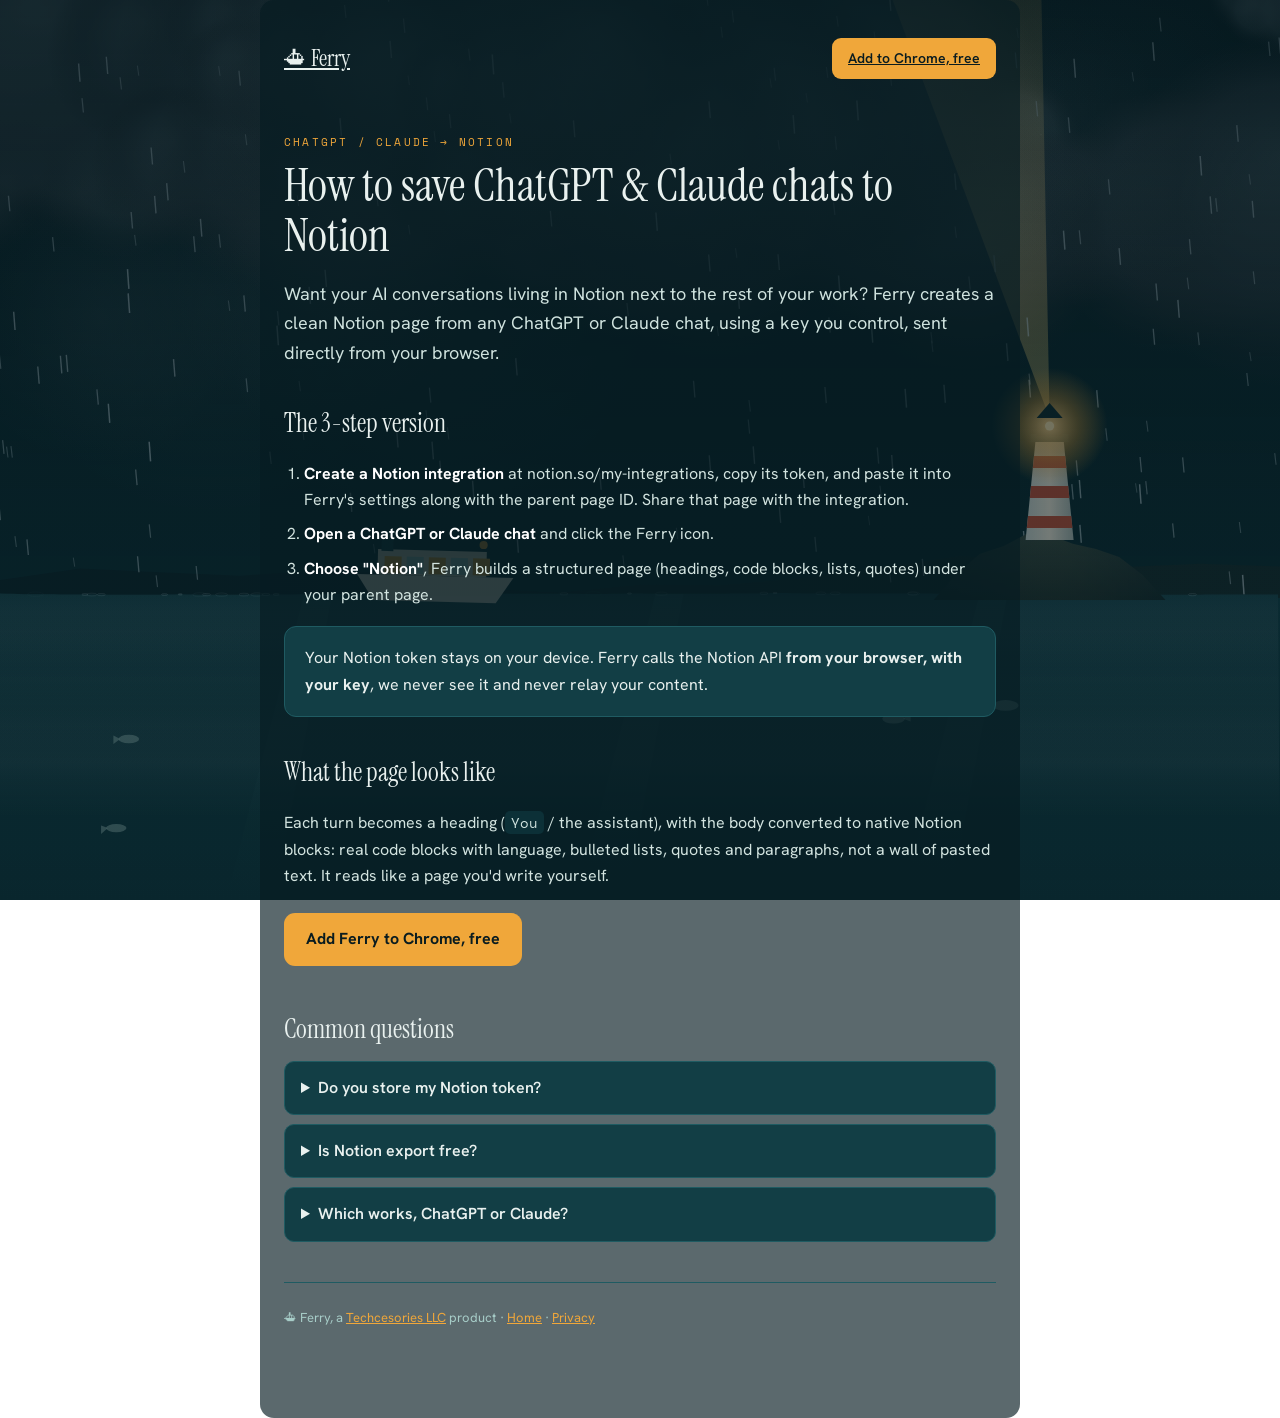
==== chatgpt-claude-to-notion/index.html @ c9197815 "production-ready site" ====
<!doctype html><html lang="en"><head><meta charset="utf-8"><meta name="viewport" content="width=device-width, initial-scale=1">
<title>How to Save ChatGPT & Claude Chats to Notion (2026) | Ferry</title>
<link rel="canonical" href="https://ferry.techcesories.com/chatgpt-claude-to-notion" />
<meta name="theme-color" content="#07232a" />
<meta property="og:type" content="article" />
<meta property="og:site_name" content="Ferry" />
<meta property="og:title" content="How to Save ChatGPT &amp; Claude Chats to Notion (2026) | Ferry" />
<meta property="og:description" content="Send ChatGPT and Claude conversations straight into Notion as clean pages, headings, code and lists preserved. Uses your own Notion key, from your browser." />
<meta property="og:url" content="https://ferry.techcesories.com/chatgpt-claude-to-notion" />
<meta property="og:image" content="https://ferry.techcesories.com/og.png" />
<meta property="og:image:width" content="1200" />
<meta property="og:image:height" content="630" />
<meta property="og:locale" content="en_US" />
<meta name="twitter:card" content="summary_large_image" />
<meta name="twitter:title" content="How to Save ChatGPT &amp; Claude Chats to Notion (2026) | Ferry" />
<meta name="twitter:description" content="Send ChatGPT and Claude conversations straight into Notion as clean pages, headings, code and lists preserved. Uses your own Notion key, from your browser." />
<meta name="twitter:image" content="https://ferry.techcesories.com/og.png" />
<script type="application/ld+json">{"@context":"https://schema.org","@type":"Article","headline":"How to Save ChatGPT & Claude Chats to Notion (2026) | Ferry","url":"https://ferry.techcesories.com/chatgpt-claude-to-notion","image":"https://ferry.techcesories.com/og.png","author":{"@context":"https://schema.org","@type":"Organization","name":"Techcesories LLC","url":"https://ferry.techcesories.com/","email":"contactus@techcesories.com"},"publisher":{"@context":"https://schema.org","@type":"Organization","name":"Techcesories LLC","url":"https://ferry.techcesories.com/","email":"contactus@techcesories.com"},"mainEntityOfPage":"https://ferry.techcesories.com/chatgpt-claude-to-notion","inLanguage":"en"}</script>
<script type="application/ld+json">{"@context":"https://schema.org","@type":"BreadcrumbList","itemListElement":[{"@type":"ListItem","position":1,"name":"Ferry","item":"https://ferry.techcesories.com/"},{"@type":"ListItem","position":2,"name":"Save chats to Notion","item":"https://ferry.techcesories.com/chatgpt-claude-to-notion"}]}</script><meta name="description" content="Send ChatGPT and Claude conversations straight into Notion as clean pages, headings, code and lists preserved. Uses your own Notion key, from your browser.">
<link href="https://fonts.googleapis.com/css2?family=Instrument+Serif:ital@0;1&family=Hanken+Grotesk:wght@400;500;600;700&family=Space+Mono&display=swap" rel="stylesheet">
<style>
:root{--abyss:#07232a;--deep:#0c3037;--hull:#123e45;--chart:#1f5b62;--foam:#a7cdc8;--beacon:#f0a73a;--ink:#0a1c1f;
--disp:"Instrument Serif",Georgia,serif;--body:"Hanken Grotesk",system-ui,sans-serif;--mono:"Space Mono",monospace}
*{box-sizing:border-box}body{margin:0;background:transparent;color:#e9f1ef;font-family:var(--body);line-height:1.65}
a{color:var(--beacon)}.wrap{max-width:760px;margin:0 auto;padding:18px 24px 40px;background:rgba(7,28,34,.66);border-radius:14px}
.nav{display:flex;justify-content:space-between;align-items:center;padding:20px 0}
.brand{font-family:var(--disp);font-size:23px}.brand a{color:#e9f1ef}
.nav .cta{background:var(--beacon);color:var(--ink);padding:9px 16px;border-radius:9px;font-weight:600;font-size:14px}
.eyebrow{font-family:var(--mono);text-transform:uppercase;letter-spacing:.2em;font-size:11px;color:var(--beacon);margin:34px 0 10px}
h1{font-family:var(--disp);font-weight:400;font-size:clamp(30px,5vw,46px);line-height:1.08;margin:0 0 14px}
h2{font-family:var(--disp);font-weight:400;font-size:26px;margin:34px 0 10px}
p,li{color:#d3e4e0;font-size:16px}.lead{font-size:18px;color:#cfe2de}
ol{padding-left:20px}ol li{margin:8px 0}
.step b{color:#fff}
.box{background:var(--hull);border:1px solid var(--chart);border-radius:12px;padding:18px 20px;margin:18px 0}
.cta-big{display:inline-block;background:var(--beacon);color:var(--ink);font-weight:700;padding:13px 22px;border-radius:11px;margin:8px 0;text-decoration:none}
code{font-family:var(--mono);background:#0c3037;padding:1px 6px;border-radius:5px;font-size:.9em}
.foot{border-top:1px solid var(--chart);margin-top:40px;padding:24px 0 50px;color:var(--foam);font-size:13px}
details{background:var(--hull);border:1px solid var(--chart);border-radius:10px;padding:13px 16px;margin:9px 0}
summary{cursor:pointer;font-weight:600}details p{margin:9px 0 0;font-size:15px}
</style><link rel="stylesheet" href="/sea.css"></head><body><canvas class="seascape" id="seaCanvas" aria-hidden="true"></canvas><div id="seaDim" aria-hidden="true"></div><div id="cursorLight" aria-hidden="true"></div><div id="stormFlash" aria-hidden="true"></div><div class="wrap">
<nav class="nav"><span class="brand"><a href="/">⛴ Ferry</a></span><a class="cta" href="https://chromewebstore.google.com/detail/jccpfaknkdpnekdhgchkildnmphgmgao" data-goatcounter-click="cta-install" target="_blank" rel="noopener">Add to Chrome, free</a></nav><p class="eyebrow">ChatGPT / Claude → Notion</p><h1>How to save ChatGPT & Claude chats to Notion</h1><p class="lead">Want your AI conversations living in Notion next to the rest of your work? Ferry creates a clean Notion page from any ChatGPT or Claude chat, using a key you control, sent directly from your browser.</p>
<h2>The 3-step version</h2>
<ol>
<li class="step"><b>Create a Notion integration</b> at notion.so/my-integrations, copy its token, and paste it into Ferry's settings along with the parent page ID. Share that page with the integration.</li>
<li class="step"><b>Open a ChatGPT or Claude chat</b> and click the Ferry icon.</li>
<li class="step"><b>Choose "Notion"</b>, Ferry builds a structured page (headings, code blocks, lists, quotes) under your parent page.</li>
</ol>
<div class="box">Your Notion token stays on your device. Ferry calls the Notion API <b>from your browser, with your key</b>, we never see it and never relay your content.</div>
<h2>What the page looks like</h2>
<p>Each turn becomes a heading (<code>You</code> / the assistant), with the body converted to native Notion blocks: real code blocks with language, bulleted lists, quotes and paragraphs, not a wall of pasted text. It reads like a page you'd write yourself.</p>
<a class="cta-big" href="https://chromewebstore.google.com/detail/jccpfaknkdpnekdhgchkildnmphgmgao" data-goatcounter-click="cta-install" target="_blank" rel="noopener">Add Ferry to Chrome, free</a>
<h2>Common questions</h2>
<details><summary>Do you store my Notion token?</summary><p>No. It's saved locally in the extension and used only to call Notion at your request. It never reaches us.</p></details>
<details><summary>Is Notion export free?</summary><p>Integrations with Notion and GitHub are part of Ferry Pro, from $2.99 a month or $19.99 a year. Exporting a single chat to Markdown is free.</p></details>
<details><summary>Which works, ChatGPT or Claude?</summary><p>Both. Ferry reads both platforms and exports them the same clean way.</p></details><div class="foot">⛴ Ferry, a <a href="https://techcesories.com">Techcesories LLC</a> product · <a href="/">Home</a> · <a href="/privacy">Privacy</a></div></div><script src="/sea.js" defer></script><script data-goatcounter="https://techcesories.goatcounter.com/count" async src="//gc.zgo.at/count.js"></script></body></html>
---- sea.css ----
/* Ferry — shared animated sea background (persists across all pages) */
.seascape{position:fixed;inset:0;width:100vw;height:100vh;z-index:0;pointer-events:none}
#cursorLight{position:fixed;inset:0;z-index:60;pointer-events:none;opacity:0;transition:opacity .35s ease;
  mix-blend-mode:screen;
  background:radial-gradient(circle 100px at var(--mx,-200px) var(--my,-200px),
    rgba(245,228,180,.22),rgba(240,210,150,.08) 45%,rgba(240,210,150,0) 72%)}
#stormFlash{position:fixed;inset:0;z-index:61;pointer-events:none;opacity:0;
  mix-blend-mode:screen;background:rgba(150,185,210,.85)}
/* content floats above the sea */
.wrap,.card,main,header,footer,section{position:relative;z-index:1}

/* mobile / touch */
html,body{overflow-x:hidden;max-width:100%}
@media (pointer:coarse){#cursorLight,#stormFlash{display:none!important}}

/* muted/dim layer over the sea on subpages (matches the homepage hero-scrim feel) */
#seaDim{position:fixed;inset:0;z-index:0;pointer-events:none;
  background:linear-gradient(180deg,rgba(6,24,30,.7) 0%,rgba(6,24,30,.54) 55%,rgba(6,24,30,.5) 100%)}
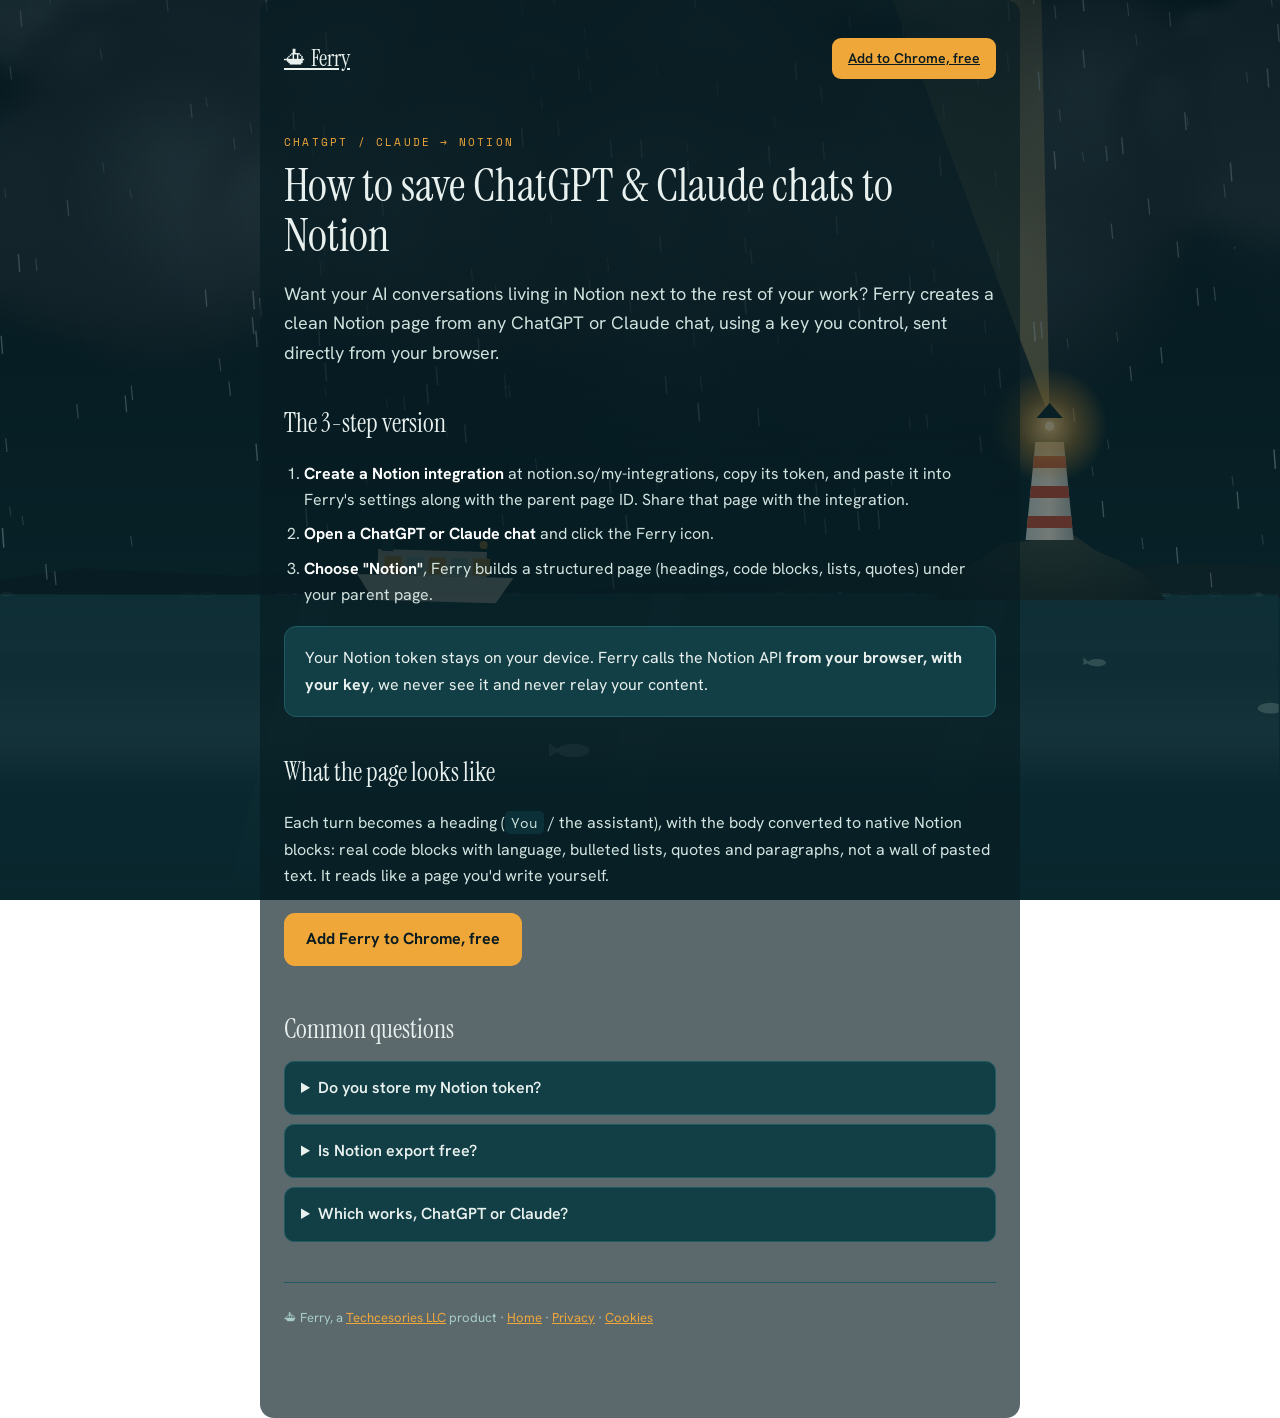
==== commit 81f498c3: "ai and cookies edit" ====
--- a/chatgpt-claude-to-notion/index.html
+++ b/chatgpt-claude-to-notion/index.html
@@ -53,4 +53,4 @@
 <h2>Common questions</h2>
 <details><summary>Do you store my Notion token?</summary><p>No. It's saved locally in the extension and used only to call Notion at your request. It never reaches us.</p></details>
 <details><summary>Is Notion export free?</summary><p>Integrations with Notion and GitHub are part of Ferry Pro, from $2.99 a month or $19.99 a year. Exporting a single chat to Markdown is free.</p></details>
-<details><summary>Which works, ChatGPT or Claude?</summary><p>Both. Ferry reads both platforms and exports them the same clean way.</p></details><div class="foot">⛴ Ferry, a <a href="https://techcesories.com">Techcesories LLC</a> product · <a href="/">Home</a> · <a href="/privacy">Privacy</a></div></div><script src="/sea.js" defer></script><script data-goatcounter="https://techcesories.goatcounter.com/count" async src="//gc.zgo.at/count.js"></script></body></html>+<details><summary>Which works, ChatGPT or Claude?</summary><p>Both. Ferry reads both platforms and exports them the same clean way.</p></details><div class="foot">⛴ Ferry, a <a href="https://techcesories.com">Techcesories LLC</a> product · <a href="/">Home</a> · <a href="/privacy">Privacy</a> · <a href="/cookies">Cookies</a></div></div><script src="/sea.js" defer></script><script data-goatcounter="https://techcesories.goatcounter.com/count" async src="//gc.zgo.at/count.js"></script></body></html>
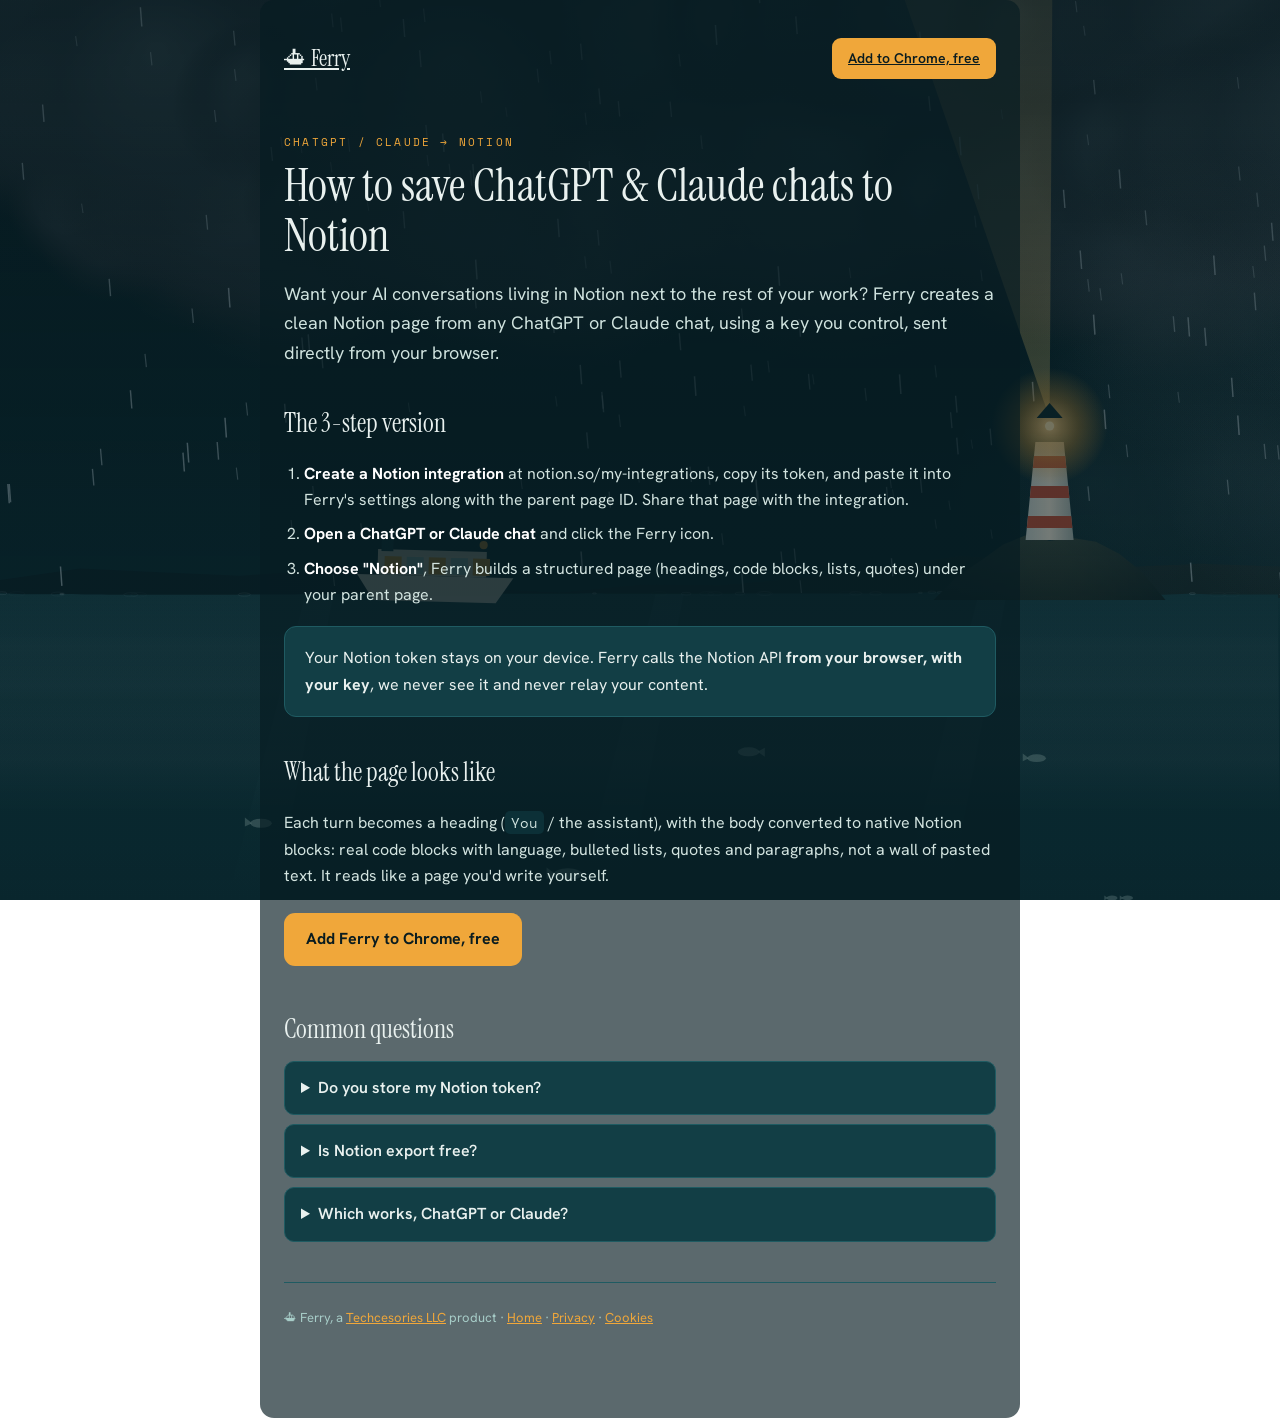
==== commit b4bf06af: "SEO fixes: trailing-slash URLs, real 404, link guides, copy accuracy - Canonicals, sitemap, internal" ====
--- a/chatgpt-claude-to-notion/index.html
+++ b/chatgpt-claude-to-notion/index.html
@@ -1,12 +1,12 @@
 <!doctype html><html lang="en"><head><meta charset="utf-8"><meta name="viewport" content="width=device-width, initial-scale=1">
 <title>How to Save ChatGPT & Claude Chats to Notion (2026) | Ferry</title>
-<link rel="canonical" href="https://ferry.techcesories.com/chatgpt-claude-to-notion" />
+<link rel="canonical" href="https://ferry.techcesories.com/chatgpt-claude-to-notion/" />
 <meta name="theme-color" content="#07232a" />
 <meta property="og:type" content="article" />
 <meta property="og:site_name" content="Ferry" />
 <meta property="og:title" content="How to Save ChatGPT &amp; Claude Chats to Notion (2026) | Ferry" />
 <meta property="og:description" content="Send ChatGPT and Claude conversations straight into Notion as clean pages, headings, code and lists preserved. Uses your own Notion key, from your browser." />
-<meta property="og:url" content="https://ferry.techcesories.com/chatgpt-claude-to-notion" />
+<meta property="og:url" content="https://ferry.techcesories.com/chatgpt-claude-to-notion/" />
 <meta property="og:image" content="https://ferry.techcesories.com/og.png" />
 <meta property="og:image:width" content="1200" />
 <meta property="og:image:height" content="630" />
@@ -15,8 +15,8 @@
 <meta name="twitter:title" content="How to Save ChatGPT &amp; Claude Chats to Notion (2026) | Ferry" />
 <meta name="twitter:description" content="Send ChatGPT and Claude conversations straight into Notion as clean pages, headings, code and lists preserved. Uses your own Notion key, from your browser." />
 <meta name="twitter:image" content="https://ferry.techcesories.com/og.png" />
-<script type="application/ld+json">{"@context":"https://schema.org","@type":"Article","headline":"How to Save ChatGPT & Claude Chats to Notion (2026) | Ferry","url":"https://ferry.techcesories.com/chatgpt-claude-to-notion","image":"https://ferry.techcesories.com/og.png","author":{"@context":"https://schema.org","@type":"Organization","name":"Techcesories LLC","url":"https://ferry.techcesories.com/","email":"contactus@techcesories.com"},"publisher":{"@context":"https://schema.org","@type":"Organization","name":"Techcesories LLC","url":"https://ferry.techcesories.com/","email":"contactus@techcesories.com"},"mainEntityOfPage":"https://ferry.techcesories.com/chatgpt-claude-to-notion","inLanguage":"en"}</script>
-<script type="application/ld+json">{"@context":"https://schema.org","@type":"BreadcrumbList","itemListElement":[{"@type":"ListItem","position":1,"name":"Ferry","item":"https://ferry.techcesories.com/"},{"@type":"ListItem","position":2,"name":"Save chats to Notion","item":"https://ferry.techcesories.com/chatgpt-claude-to-notion"}]}</script><meta name="description" content="Send ChatGPT and Claude conversations straight into Notion as clean pages, headings, code and lists preserved. Uses your own Notion key, from your browser.">
+<script type="application/ld+json">{"@context":"https://schema.org","@type":"Article","headline":"How to Save ChatGPT & Claude Chats to Notion (2026) | Ferry","url":"https://ferry.techcesories.com/chatgpt-claude-to-notion/","image":"https://ferry.techcesories.com/og.png","author":{"@context":"https://schema.org","@type":"Organization","name":"Techcesories LLC","url":"https://ferry.techcesories.com/","email":"contactus@techcesories.com"},"publisher":{"@context":"https://schema.org","@type":"Organization","name":"Techcesories LLC","url":"https://ferry.techcesories.com/","email":"contactus@techcesories.com"},"mainEntityOfPage":"https://ferry.techcesories.com/chatgpt-claude-to-notion/","inLanguage":"en"}</script>
+<script type="application/ld+json">{"@context":"https://schema.org","@type":"BreadcrumbList","itemListElement":[{"@type":"ListItem","position":1,"name":"Ferry","item":"https://ferry.techcesories.com/"},{"@type":"ListItem","position":2,"name":"Save chats to Notion","item":"https://ferry.techcesories.com/chatgpt-claude-to-notion/"}]}</script><meta name="description" content="Send ChatGPT and Claude conversations straight into Notion as clean pages, headings, code and lists preserved. Uses your own Notion key, from your browser.">
 <link href="https://fonts.googleapis.com/css2?family=Instrument+Serif:ital@0;1&family=Hanken+Grotesk:wght@400;500;600;700&family=Space+Mono&display=swap" rel="stylesheet">
 <style>
 :root{--abyss:#07232a;--deep:#0c3037;--hull:#123e45;--chart:#1f5b62;--foam:#a7cdc8;--beacon:#f0a73a;--ink:#0a1c1f;
@@ -53,4 +53,4 @@
 <h2>Common questions</h2>
 <details><summary>Do you store my Notion token?</summary><p>No. It's saved locally in the extension and used only to call Notion at your request. It never reaches us.</p></details>
 <details><summary>Is Notion export free?</summary><p>Integrations with Notion and GitHub are part of Ferry Pro, from $2.99 a month or $19.99 a year. Exporting a single chat to Markdown is free.</p></details>
-<details><summary>Which works, ChatGPT or Claude?</summary><p>Both. Ferry reads both platforms and exports them the same clean way.</p></details><div class="foot">⛴ Ferry, a <a href="https://techcesories.com">Techcesories LLC</a> product · <a href="/">Home</a> · <a href="/privacy">Privacy</a> · <a href="/cookies">Cookies</a></div></div><script src="/sea.js" defer></script><script data-goatcounter="https://techcesories.goatcounter.com/count" async src="//gc.zgo.at/count.js"></script></body></html>+<details><summary>Which works, ChatGPT or Claude?</summary><p>Both. Ferry reads both platforms and exports them the same clean way.</p></details><div class="foot">⛴ Ferry, a <a href="https://techcesories.com">Techcesories LLC</a> product · <a href="/">Home</a> · <a href="/privacy/">Privacy</a> · <a href="/cookies/">Cookies</a></div></div><script src="/sea.js" defer></script><script data-goatcounter="https://techcesories.goatcounter.com/count" async src="//gc.zgo.at/count.js"></script></body></html>
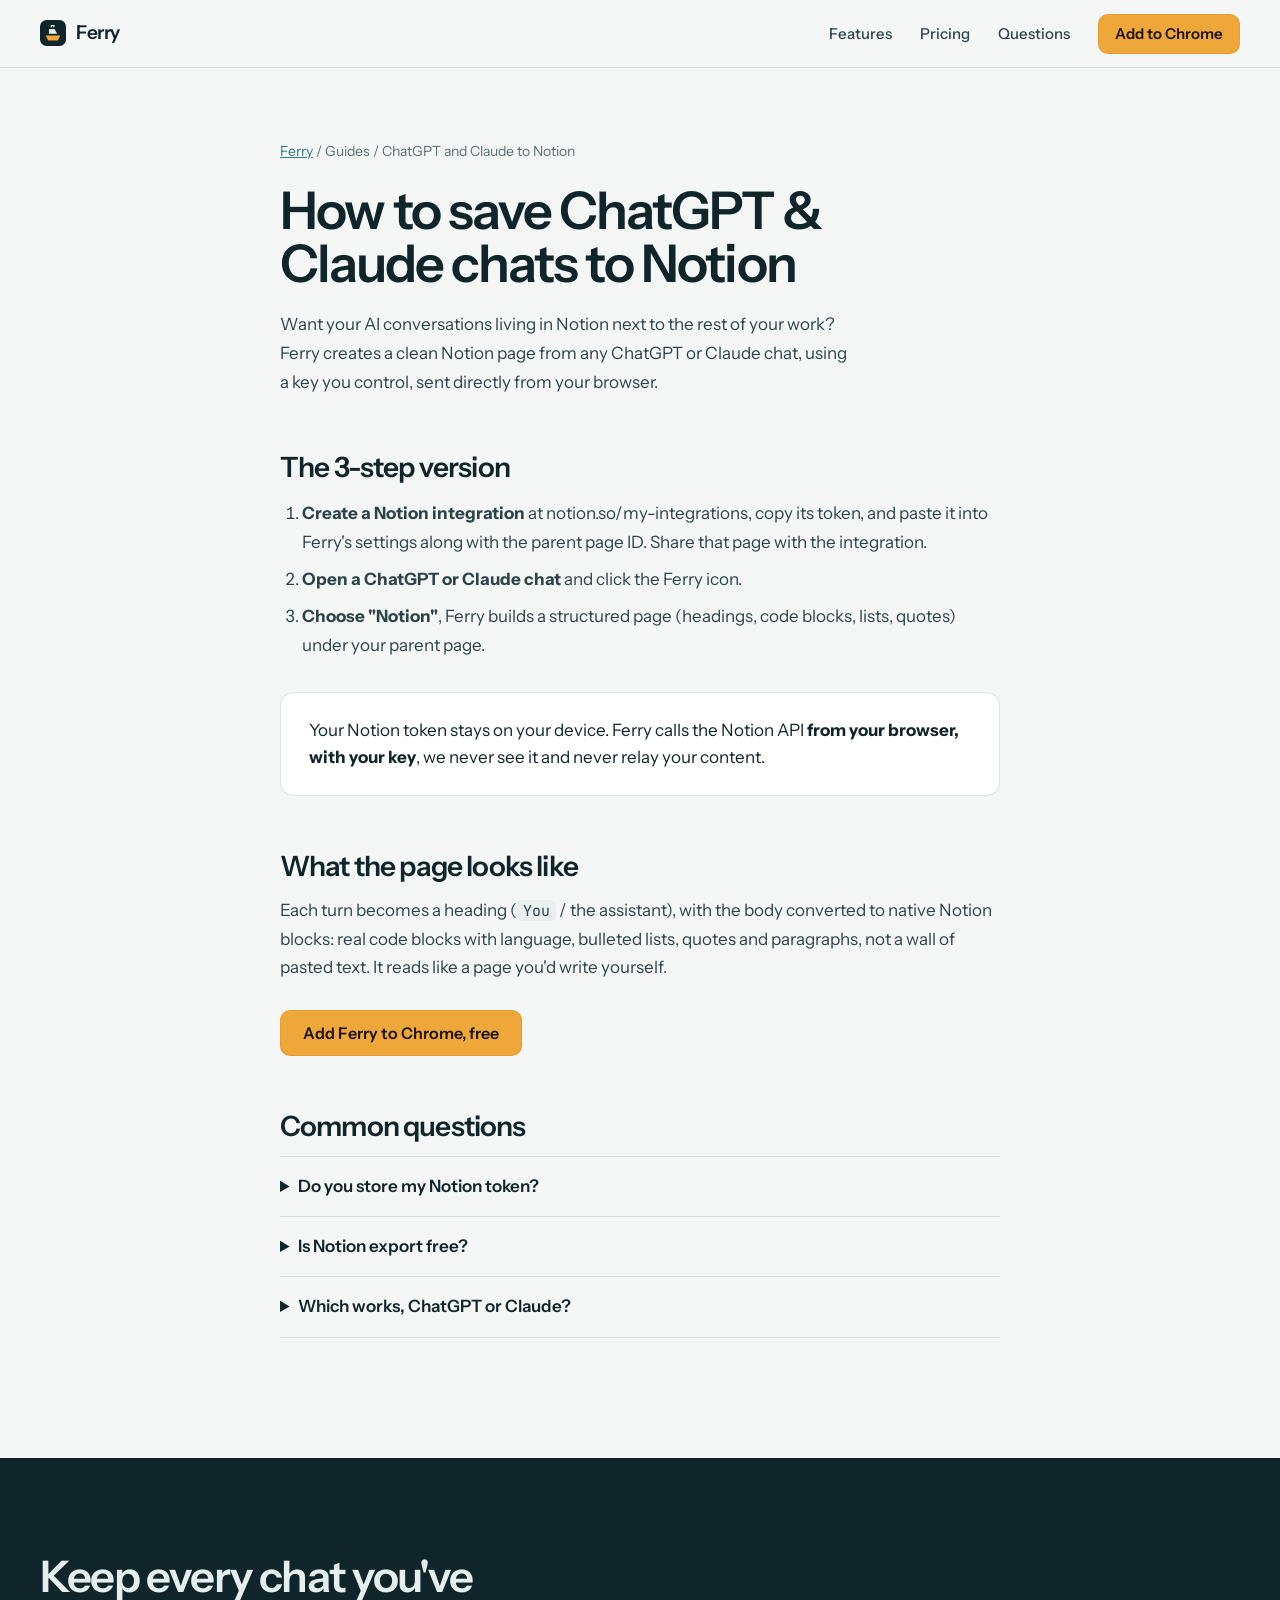
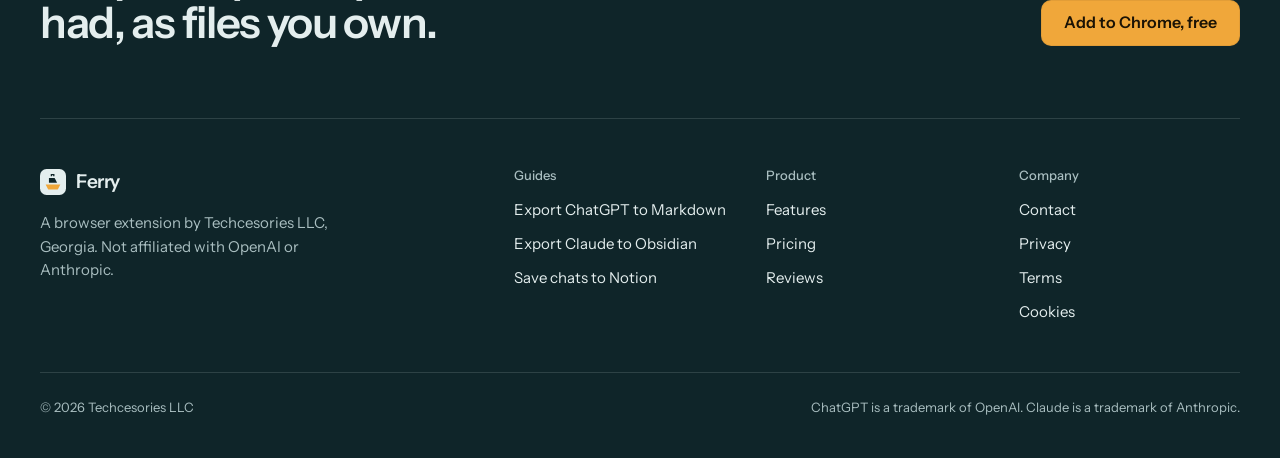
==== commit ad6b6635: "Redesign the Ferry site - New homepage: plain category headline, a product mock showing a chat   con" ====
--- a/chatgpt-claude-to-notion/index.html
+++ b/chatgpt-claude-to-notion/index.html
@@ -1,7 +1,7 @@
 <!doctype html><html lang="en"><head><meta charset="utf-8"><meta name="viewport" content="width=device-width, initial-scale=1">
 <title>How to Save ChatGPT & Claude Chats to Notion (2026) | Ferry</title>
 <link rel="canonical" href="https://ferry.techcesories.com/chatgpt-claude-to-notion/" />
-<meta name="theme-color" content="#07232a" />
+<meta name="theme-color" content="#f5f7f7" />
 <meta property="og:type" content="article" />
 <meta property="og:site_name" content="Ferry" />
 <meta property="og:title" content="How to Save ChatGPT &amp; Claude Chats to Notion (2026) | Ferry" />
@@ -17,29 +17,29 @@
 <meta name="twitter:image" content="https://ferry.techcesories.com/og.png" />
 <script type="application/ld+json">{"@context":"https://schema.org","@type":"Article","headline":"How to Save ChatGPT & Claude Chats to Notion (2026) | Ferry","url":"https://ferry.techcesories.com/chatgpt-claude-to-notion/","image":"https://ferry.techcesories.com/og.png","author":{"@context":"https://schema.org","@type":"Organization","name":"Techcesories LLC","url":"https://ferry.techcesories.com/","email":"contactus@techcesories.com"},"publisher":{"@context":"https://schema.org","@type":"Organization","name":"Techcesories LLC","url":"https://ferry.techcesories.com/","email":"contactus@techcesories.com"},"mainEntityOfPage":"https://ferry.techcesories.com/chatgpt-claude-to-notion/","inLanguage":"en"}</script>
 <script type="application/ld+json">{"@context":"https://schema.org","@type":"BreadcrumbList","itemListElement":[{"@type":"ListItem","position":1,"name":"Ferry","item":"https://ferry.techcesories.com/"},{"@type":"ListItem","position":2,"name":"Save chats to Notion","item":"https://ferry.techcesories.com/chatgpt-claude-to-notion/"}]}</script><meta name="description" content="Send ChatGPT and Claude conversations straight into Notion as clean pages, headings, code and lists preserved. Uses your own Notion key, from your browser.">
-<link href="https://fonts.googleapis.com/css2?family=Instrument+Serif:ital@0;1&family=Hanken+Grotesk:wght@400;500;600;700&family=Space+Mono&display=swap" rel="stylesheet">
-<style>
-:root{--abyss:#07232a;--deep:#0c3037;--hull:#123e45;--chart:#1f5b62;--foam:#a7cdc8;--beacon:#f0a73a;--ink:#0a1c1f;
---disp:"Instrument Serif",Georgia,serif;--body:"Hanken Grotesk",system-ui,sans-serif;--mono:"Space Mono",monospace}
-*{box-sizing:border-box}body{margin:0;background:transparent;color:#e9f1ef;font-family:var(--body);line-height:1.65}
-a{color:var(--beacon)}.wrap{max-width:760px;margin:0 auto;padding:18px 24px 40px;background:rgba(7,28,34,.66);border-radius:14px}
-.nav{display:flex;justify-content:space-between;align-items:center;padding:20px 0}
-.brand{font-family:var(--disp);font-size:23px}.brand a{color:#e9f1ef}
-.nav .cta{background:var(--beacon);color:var(--ink);padding:9px 16px;border-radius:9px;font-weight:600;font-size:14px}
-.eyebrow{font-family:var(--mono);text-transform:uppercase;letter-spacing:.2em;font-size:11px;color:var(--beacon);margin:34px 0 10px}
-h1{font-family:var(--disp);font-weight:400;font-size:clamp(30px,5vw,46px);line-height:1.08;margin:0 0 14px}
-h2{font-family:var(--disp);font-weight:400;font-size:26px;margin:34px 0 10px}
-p,li{color:#d3e4e0;font-size:16px}.lead{font-size:18px;color:#cfe2de}
-ol{padding-left:20px}ol li{margin:8px 0}
-.step b{color:#fff}
-.box{background:var(--hull);border:1px solid var(--chart);border-radius:12px;padding:18px 20px;margin:18px 0}
-.cta-big{display:inline-block;background:var(--beacon);color:var(--ink);font-weight:700;padding:13px 22px;border-radius:11px;margin:8px 0;text-decoration:none}
-code{font-family:var(--mono);background:#0c3037;padding:1px 6px;border-radius:5px;font-size:.9em}
-.foot{border-top:1px solid var(--chart);margin-top:40px;padding:24px 0 50px;color:var(--foam);font-size:13px}
-details{background:var(--hull);border:1px solid var(--chart);border-radius:10px;padding:13px 16px;margin:9px 0}
-summary{cursor:pointer;font-weight:600}details p{margin:9px 0 0;font-size:15px}
-</style><link rel="stylesheet" href="/sea.css"></head><body><canvas class="seascape" id="seaCanvas" aria-hidden="true"></canvas><div id="seaDim" aria-hidden="true"></div><div id="cursorLight" aria-hidden="true"></div><div id="stormFlash" aria-hidden="true"></div><div class="wrap">
-<nav class="nav"><span class="brand"><a href="/">⛴ Ferry</a></span><a class="cta" href="https://chromewebstore.google.com/detail/jccpfaknkdpnekdhgchkildnmphgmgao" data-goatcounter-click="cta-install" target="_blank" rel="noopener">Add to Chrome, free</a></nav><p class="eyebrow">ChatGPT / Claude → Notion</p><h1>How to save ChatGPT & Claude chats to Notion</h1><p class="lead">Want your AI conversations living in Notion next to the rest of your work? Ferry creates a clean Notion page from any ChatGPT or Claude chat, using a key you control, sent directly from your browser.</p>
+<link rel="preconnect" href="https://fonts.googleapis.com" />
+<link rel="preconnect" href="https://fonts.gstatic.com" crossorigin />
+<link href="https://fonts.googleapis.com/css2?family=Instrument+Sans:wght@400;500;600&family=JetBrains+Mono:wght@400;600&display=swap" rel="stylesheet" />
+<link rel="stylesheet" href="/site.css" />
+<link rel="icon" href="/favicon.svg" type="image/svg+xml" />
+</head><body>
+<header class="nav">
+  <div class="wrap">
+    <a class="skip-link" href="#top">Skip to content</a>
+    <a class="brand" href="/" aria-label="Ferry home">
+      <svg viewBox="0 0 32 32" aria-hidden="true"><rect width="32" height="32" rx="8" fill="#0f2529"/><path d="M7 19h18l-2.6 5.2a2 2 0 0 1-1.8 1.1H11.4a2 2 0 0 1-1.8-1.1z" fill="#f0a73a"/><path d="M11 17V11h7l3 6z" fill="#e4eeee"/><path d="M14 9V7h3v2" stroke="#e4eeee" stroke-width="1.6" fill="none"/></svg>
+      Ferry
+    </a>
+    <nav class="nav__links" aria-label="Main">
+      <a href="/#features">Features</a>
+      <a href="/#pricing">Pricing</a>
+      <a href="/#questions">Questions</a>
+      <a class="btn btn--primary btn--sm" href="https://chromewebstore.google.com/detail/jccpfaknkdpnekdhgchkildnmphgmgao" data-goatcounter-click="cta-nav" target="_blank" rel="noopener">Add to Chrome</a>
+    </nav>
+  </div>
+</header>
+<main id="top" class="article"><div class="wrap">
+<p class="crumb"><a href="/">Ferry</a> / Guides / ChatGPT and Claude to Notion</p><h1>How to save ChatGPT & Claude chats to Notion</h1><p class="lead">Want your AI conversations living in Notion next to the rest of your work? Ferry creates a clean Notion page from any ChatGPT or Claude chat, using a key you control, sent directly from your browser.</p>
 <h2>The 3-step version</h2>
 <ol>
 <li class="step"><b>Create a Notion integration</b> at notion.so/my-integrations, copy its token, and paste it into Ferry's settings along with the parent page ID. Share that page with the integration.</li>
@@ -49,8 +49,43 @@
 <div class="box">Your Notion token stays on your device. Ferry calls the Notion API <b>from your browser, with your key</b>, we never see it and never relay your content.</div>
 <h2>What the page looks like</h2>
 <p>Each turn becomes a heading (<code>You</code> / the assistant), with the body converted to native Notion blocks: real code blocks with language, bulleted lists, quotes and paragraphs, not a wall of pasted text. It reads like a page you'd write yourself.</p>
-<a class="cta-big" href="https://chromewebstore.google.com/detail/jccpfaknkdpnekdhgchkildnmphgmgao" data-goatcounter-click="cta-install" target="_blank" rel="noopener">Add Ferry to Chrome, free</a>
+<p class="cta"><a class="btn btn--primary" href="https://chromewebstore.google.com/detail/jccpfaknkdpnekdhgchkildnmphgmgao" data-goatcounter-click="cta-install" target="_blank" rel="noopener">Add Ferry to Chrome, free</a></p>
 <h2>Common questions</h2>
 <details><summary>Do you store my Notion token?</summary><p>No. It's saved locally in the extension and used only to call Notion at your request. It never reaches us.</p></details>
 <details><summary>Is Notion export free?</summary><p>Integrations with Notion and GitHub are part of Ferry Pro, from $2.99 a month or $19.99 a year. Exporting a single chat to Markdown is free.</p></details>
-<details><summary>Which works, ChatGPT or Claude?</summary><p>Both. Ferry reads both platforms and exports them the same clean way.</p></details><div class="foot">⛴ Ferry, a <a href="https://techcesories.com">Techcesories LLC</a> product · <a href="/">Home</a> · <a href="/privacy/">Privacy</a> · <a href="/cookies/">Cookies</a></div></div><script src="/sea.js" defer></script><script data-goatcounter="https://techcesories.goatcounter.com/count" async src="//gc.zgo.at/count.js"></script></body></html>+<details><summary>Which works, ChatGPT or Claude?</summary><p>Both. Ferry reads both platforms and exports them the same clean way.</p></details>
+</div></main>
+<footer class="footer">
+  <div class="wrap">
+    <div class="footer__close">
+      <h2>Keep every chat you've had, as files you own.</h2>
+      <a class="btn btn--primary" href="https://chromewebstore.google.com/detail/jccpfaknkdpnekdhgchkildnmphgmgao" data-goatcounter-click="cta-close" target="_blank" rel="noopener">Add to Chrome, free</a>
+    </div>
+    <div class="footer__cols">
+      <div>
+        <a class="brand" href="/" aria-label="Ferry home"><svg viewBox="0 0 32 32" aria-hidden="true"><rect width="32" height="32" rx="8" fill="#e4eeee"/><path d="M7 19h18l-2.6 5.2a2 2 0 0 1-1.8 1.1H11.4a2 2 0 0 1-1.8-1.1z" fill="#f0a73a"/><path d="M11 17V11h7l3 6z" fill="#0f2529"/><path d="M14 9V7h3v2" stroke="#0f2529" stroke-width="1.6" fill="none"/></svg>Ferry</a>
+        <p class="small" style="margin-top:14px;color:var(--on-deep-2);max-width:22em">A browser extension by Techcesories LLC, Georgia. Not affiliated with OpenAI or Anthropic.</p>
+      </div>
+      <div><h3>Guides</h3><ul>
+        <li><a href="/export-chatgpt-to-markdown/">Export ChatGPT to Markdown</a></li>
+        <li><a href="/export-claude-to-obsidian/">Export Claude to Obsidian</a></li>
+        <li><a href="/chatgpt-claude-to-notion/">Save chats to Notion</a></li>
+      </ul></div>
+      <div><h3>Product</h3><ul>
+        <li><a href="/#features">Features</a></li>
+        <li><a href="/#pricing">Pricing</a></li>
+        <li><a href="https://chromewebstore.google.com/detail/jccpfaknkdpnekdhgchkildnmphgmgao/reviews" target="_blank" rel="noopener" data-goatcounter-click="cta-review">Reviews</a></li>
+      </ul></div>
+      <div><h3>Company</h3><ul>
+        <li><a href="mailto:contactus@techcesories.com">Contact</a></li>
+        <li><a href="/privacy/">Privacy</a></li>
+        <li><a href="/terms/">Terms</a></li>
+        <li><a href="/cookies/">Cookies</a></li>
+      </ul></div>
+    </div>
+    <div class="footer__legal"><span>© 2026 Techcesories LLC</span><span>ChatGPT is a trademark of OpenAI. Claude is a trademark of Anthropic.</span></div>
+  </div>
+</footer>
+<script data-goatcounter="https://techcesories.goatcounter.com/count" async src="//gc.zgo.at/count.js"></script>
+</body>
+</html>
--- a/site.css
+++ b/site.css
@@ -0,0 +1,158 @@
+/* Ferry site styles. One system for every page. */
+:root{
+  --paper:#f5f7f7;
+  --surface:#ffffff;
+  --ink:#0f2529;
+  --ink-2:#2c4448;
+  --muted:#5a6f73;
+  --line:rgba(15,37,41,.13);
+  --line-2:rgba(15,37,41,.07);
+  --amber:#f0a73a;
+  --amber-2:#e2932a;
+  --deep:#0f2529;
+  --deep-2:#173439;
+  --on-deep:#e4eeee;
+  --on-deep-2:#a9bec0;
+  --sea:#2f7c84;
+  --ok:#2f8f5b;
+  --sans:"Instrument Sans",ui-sans-serif,system-ui,-apple-system,"Segoe UI",sans-serif;
+  --mono:"JetBrains Mono",ui-monospace,SFMono-Regular,Menlo,monospace;
+  --r-sm:6px;--r-md:10px;--r-lg:14px;
+  --nav:68px;
+  --wrap:1200px;--gut:40px;
+}
+*{box-sizing:border-box}
+html,body{margin:0}
+html{-webkit-text-size-adjust:100%}
+body{background:var(--paper);color:var(--ink);font-family:var(--sans);font-size:17px;line-height:1.6;
+  -webkit-font-smoothing:antialiased;text-rendering:optimizeLegibility}
+img,svg{display:block;max-width:100%}
+a{color:inherit}
+.wrap{width:min(100% - 2*var(--gut),var(--wrap));margin:0 auto}
+.skip-link{position:absolute;left:-9999px;top:8px;background:var(--ink);color:#fff;padding:10px 14px;border-radius:var(--r-sm);z-index:50}
+.skip-link:focus{left:16px}
+:focus-visible{outline:2px solid var(--sea);outline-offset:3px;border-radius:4px}
+
+/* type */
+h1,h2,h3{font-weight:600;letter-spacing:-.022em;margin:0;text-wrap:balance}
+h1{font-size:clamp(40px,5.4vw,70px);line-height:1.02;letter-spacing:-.035em}
+h2{font-size:clamp(30px,3.4vw,46px);line-height:1.06;letter-spacing:-.03em}
+h3{font-size:20px;line-height:1.3;letter-spacing:-.012em}
+p{margin:0}
+.lead{font-size:clamp(18px,1.5vw,20px);line-height:1.55;color:var(--ink-2);max-width:34em}
+.muted{color:var(--muted)}
+.small{font-size:15px;line-height:1.55}
+
+/* nav */
+.nav{position:sticky;top:0;z-index:20;height:var(--nav);background:var(--paper);
+  border-bottom:1px solid var(--line)}
+.nav .wrap{height:100%;display:flex;align-items:center;justify-content:space-between;gap:24px}
+.brand{display:flex;align-items:center;gap:10px;font-weight:600;font-size:19px;letter-spacing:-.02em;text-decoration:none}
+.brand svg{width:26px;height:26px}
+.nav__links{display:flex;align-items:center;gap:28px;font-size:15px;font-weight:500}
+.nav__links a:not(.btn){text-decoration:none;color:var(--ink-2)}
+.nav__links a:not(.btn):hover{color:var(--ink)}
+
+/* buttons */
+.btn{display:inline-flex;align-items:center;justify-content:center;gap:10px;height:46px;padding:0 22px;
+  border-radius:var(--r-md);font:inherit;font-size:16px;font-weight:600;text-decoration:none;cursor:pointer;
+  border:1px solid transparent;transition:transform .12s ease,background-color .15s ease,border-color .15s ease;white-space:nowrap}
+.btn:active{transform:translateY(1px) scale(.985)}
+.btn--primary{background:var(--amber);color:#1b1305;border-color:rgba(0,0,0,.06)}
+.btn--primary:hover{background:var(--amber-2)}
+.btn--secondary{background:transparent;color:var(--ink);border-color:var(--line)}
+.btn--secondary:hover{border-color:var(--ink);background:var(--surface)}
+.btn--sm{height:40px;padding:0 16px;font-size:15px}
+.btn svg{width:18px;height:18px}
+.btn-row{display:flex;flex-wrap:wrap;gap:12px}
+.link{color:var(--sea);text-decoration:underline;text-decoration-thickness:1px;text-underline-offset:3px}
+.link:hover{color:var(--ink)}
+
+/* sections */
+.section{padding:120px 0}
+.section--deep{background:var(--deep);color:var(--on-deep)}
+.section--deep .lead,.section--deep .muted{color:var(--on-deep-2)}
+.section--white{background:var(--surface);border-top:1px solid var(--line-2);border-bottom:1px solid var(--line-2)}
+.head{max-width:640px;margin-bottom:56px}
+.head .lead{margin-top:18px}
+.split{display:grid;grid-template-columns:5fr 7fr;gap:72px;align-items:start}
+.split--even{grid-template-columns:1fr 1fr}
+
+/* app window (product mocks) */
+.window{background:var(--surface);border:1px solid var(--line);border-radius:var(--r-lg);overflow:hidden;
+  box-shadow:0 1px 0 rgba(15,37,41,.04),0 24px 60px -32px rgba(15,37,41,.35)}
+.window__bar{display:flex;align-items:center;gap:8px;height:40px;padding:0 14px;border-bottom:1px solid var(--line-2);background:#fafbfb}
+.window__dots{display:flex;gap:6px}
+.window__dots i{width:10px;height:10px;border-radius:50%;background:#d8dfe0}
+.window__title{font-size:13px;color:var(--muted);margin-left:8px}
+.code{font-family:var(--mono);font-size:13px;line-height:1.7;color:var(--ink-2);white-space:pre;margin:0}
+.code .k{color:#a45d0c}.code .s{color:#2f7c84}.code .c{color:#8a9a9d}.code .h{color:var(--ink);font-weight:600}
+
+/* rows (lists with a rule) */
+.rows{list-style:none;margin:0;padding:0;border-top:1px solid var(--line)}
+.rows li{display:grid;grid-template-columns:200px 1fr;gap:24px;padding:20px 0;border-bottom:1px solid var(--line)}
+.rows b{font-weight:600}
+.rows span{color:var(--ink-2)}
+.section--deep .rows,.section--deep .rows li{border-color:rgba(228,238,238,.14)}
+.section--deep .rows span{color:var(--on-deep-2)}
+
+.tag{display:inline-block;font-size:13px;font-weight:500;padding:2px 9px;border-radius:99px;border:1px solid var(--line);color:var(--muted);vertical-align:2px;margin-left:8px}
+.tag--pro{border-color:rgba(240,167,58,.6);color:#8a5410;background:rgba(240,167,58,.1)}
+
+/* footer */
+.footer{background:var(--deep);color:var(--on-deep);padding:96px 0 40px}
+.footer a{color:var(--on-deep);text-decoration:none}
+.footer .btn--primary{color:#1b1305}
+.footer a:not(.btn):hover{text-decoration:underline;text-underline-offset:3px}
+.footer__close{display:flex;justify-content:space-between;align-items:end;gap:40px;padding-bottom:72px;border-bottom:1px solid rgba(228,238,238,.14)}
+.footer__close h2{max-width:14em}
+.footer__cols{display:grid;grid-template-columns:2fr 1fr 1fr 1fr;gap:32px;padding:48px 0;font-size:15px}
+.footer__cols h3{font-size:13px;font-weight:500;color:var(--on-deep-2);letter-spacing:0;margin-bottom:14px}
+.footer__cols ul{list-style:none;margin:0;padding:0;display:grid;gap:10px}
+.footer__legal{display:flex;justify-content:space-between;gap:16px;flex-wrap:wrap;font-size:13px;color:var(--on-deep-2);padding-top:24px;border-top:1px solid rgba(228,238,238,.14)}
+
+/* article pages (guides, policies) */
+.article{padding:72px 0 120px}
+.article .wrap{max-width:720px}
+.article h1{font-size:clamp(34px,4.4vw,52px)}
+.article h2{font-size:28px;margin:56px 0 14px}
+.article h3{margin:32px 0 10px}
+.article p,.article li{font-size:17px;line-height:1.7;color:var(--ink-2)}
+.article p+p{margin-top:16px}
+.article ol,.article ul{padding-left:22px}
+.article li{margin:8px 0}
+.article .lead{margin-top:20px}
+.article .crumb{font-size:14px;color:var(--muted);margin-bottom:20px}
+.article .crumb a{color:var(--muted)}
+.article code{font-family:var(--mono);font-size:.88em;background:#e9eeee;padding:1px 6px;border-radius:5px}
+.article .box{background:var(--surface);border:1px solid var(--line);border-radius:var(--r-lg);padding:24px 28px;margin:32px 0}
+.article .box p{margin:0}
+.article .cta{margin:28px 0}
+.article details{border-bottom:1px solid var(--line);padding:16px 0}
+.article details:first-of-type{border-top:1px solid var(--line)}
+.article summary{cursor:pointer;font-weight:600}
+.article details p{margin-top:10px}
+.article table{border-collapse:collapse;width:100%;margin:20px 0;font-size:15px}
+.article th,.article td{text-align:left;padding:10px 12px;border-bottom:1px solid var(--line);vertical-align:top}
+
+@media (max-width:960px){
+  :root{--gut:24px}
+  .split,.split--even{grid-template-columns:1fr;gap:48px}
+  .footer__cols{grid-template-columns:1fr 1fr}
+  .footer__close{flex-direction:column;align-items:start}
+  .section{padding:88px 0}
+}
+@media (max-width:640px){
+  :root{--nav:60px}
+  body{font-size:16px}
+  .nav__links a:not(.btn){display:none}
+  .rows li{grid-template-columns:1fr;gap:4px}
+  .head{margin-bottom:40px}
+  .btn-row .btn{width:100%}
+  .section{padding:72px 0}
+}
+@media (prefers-reduced-motion:reduce){*{transition:none!important;animation:none!important}}
+.article h1 + p{margin-top:20px}
+.article blockquote{margin:28px 0;padding:20px 24px;background:var(--surface);border:1px solid var(--line);border-radius:var(--r-lg)}
+.article blockquote p,.article blockquote{color:var(--ink-2)}
+.article a:not(.btn){color:var(--sea)}
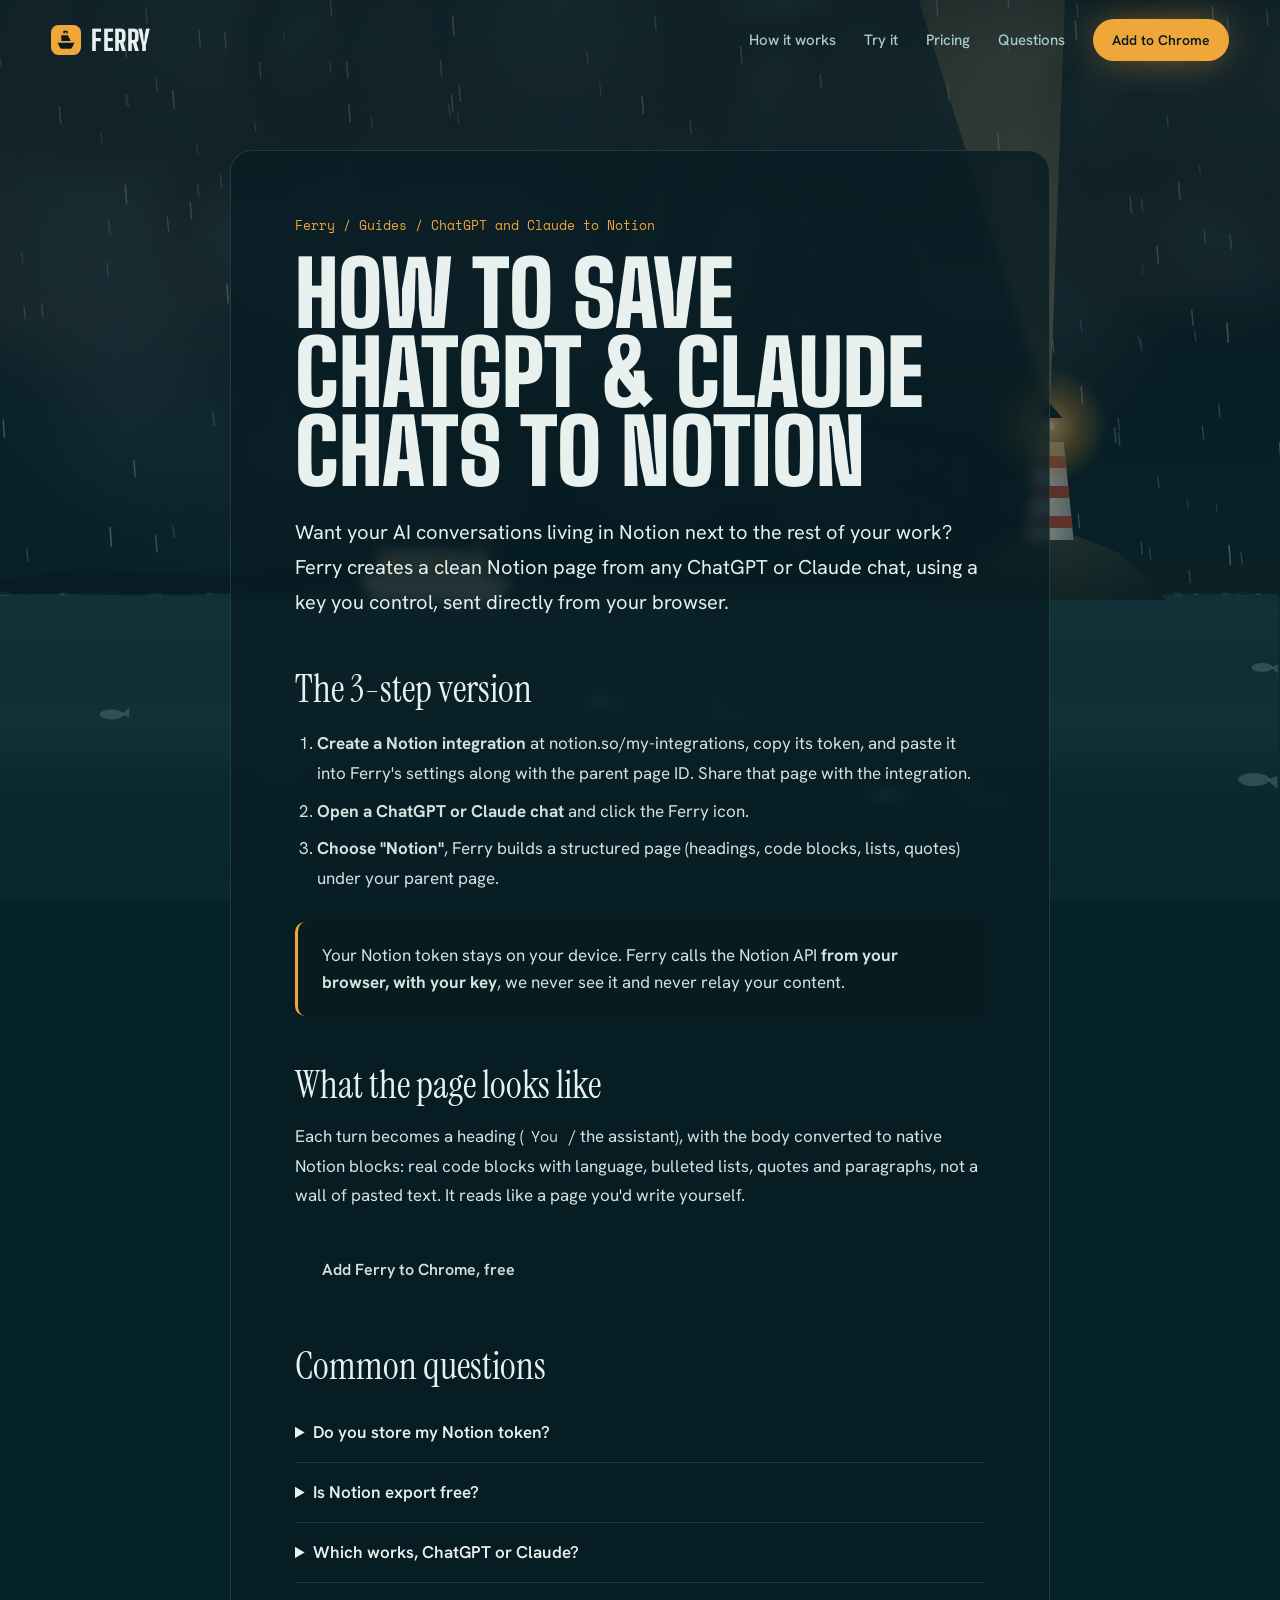
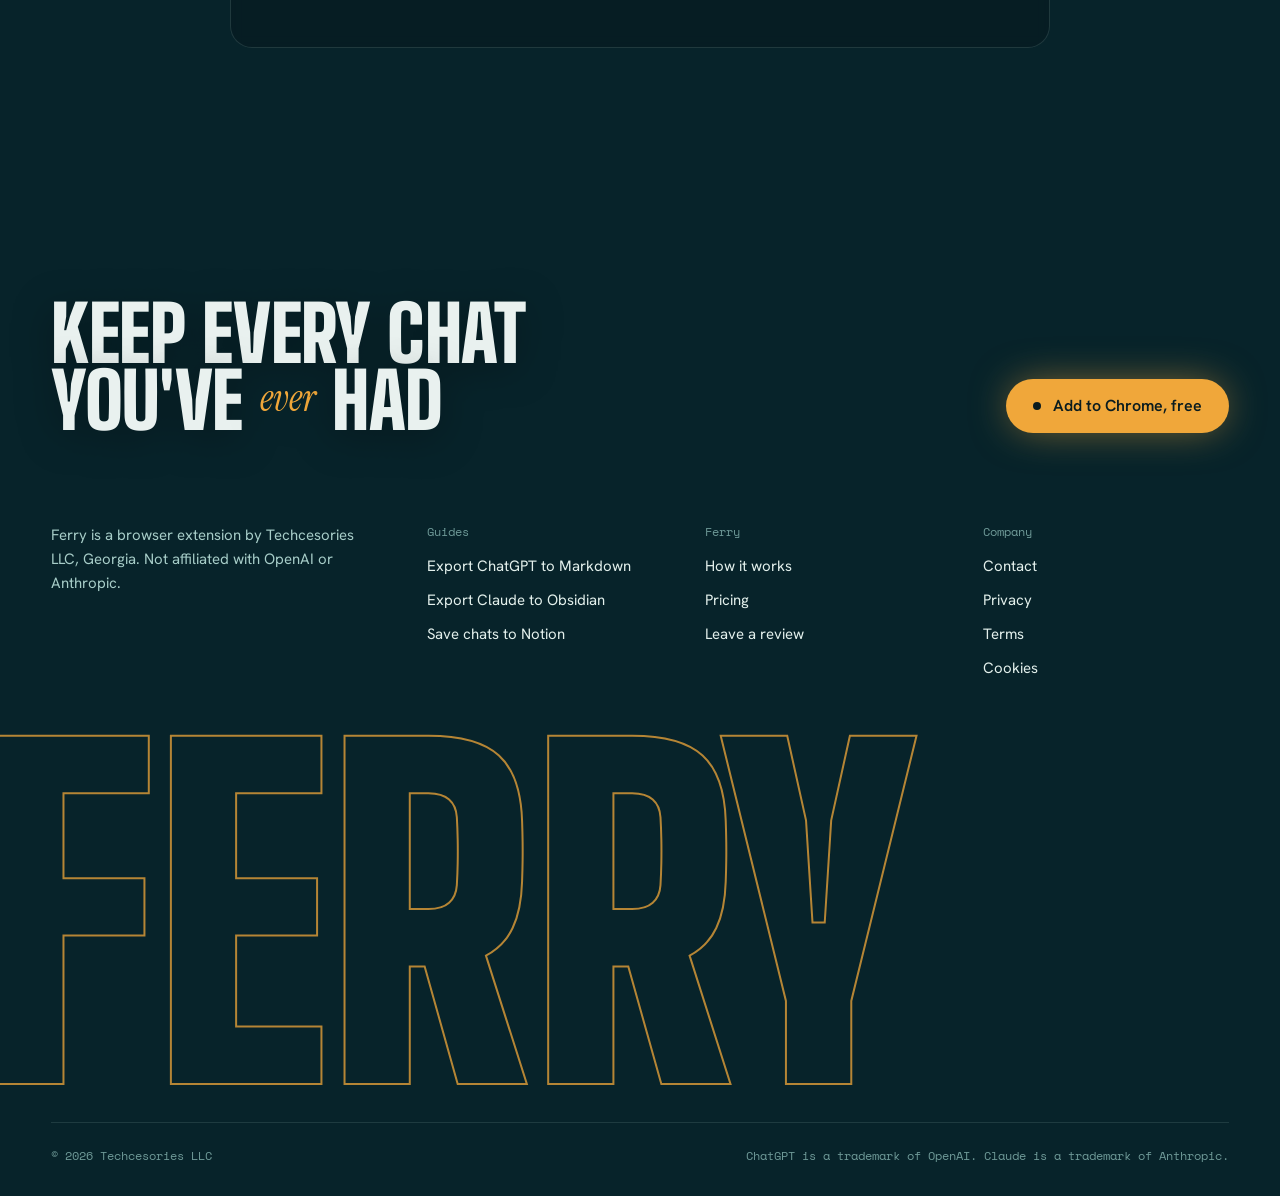
==== commit e4f885c7: "Night-sea maximal redesign Back to the original palette and literal ferry world (the animated sea, l" ====
--- a/chatgpt-claude-to-notion/index.html
+++ b/chatgpt-claude-to-notion/index.html
@@ -1,7 +1,7 @@
 <!doctype html><html lang="en"><head><meta charset="utf-8"><meta name="viewport" content="width=device-width, initial-scale=1">
 <title>How to Save ChatGPT & Claude Chats to Notion (2026) | Ferry</title>
 <link rel="canonical" href="https://ferry.techcesories.com/chatgpt-claude-to-notion/" />
-<meta name="theme-color" content="#f5f7f7" />
+<meta name="theme-color" content="#07232a" />
 <meta property="og:type" content="article" />
 <meta property="og:site_name" content="Ferry" />
 <meta property="og:title" content="How to Save ChatGPT &amp; Claude Chats to Notion (2026) | Ferry" />
@@ -17,28 +17,35 @@
 <meta name="twitter:image" content="https://ferry.techcesories.com/og.png" />
 <script type="application/ld+json">{"@context":"https://schema.org","@type":"Article","headline":"How to Save ChatGPT & Claude Chats to Notion (2026) | Ferry","url":"https://ferry.techcesories.com/chatgpt-claude-to-notion/","image":"https://ferry.techcesories.com/og.png","author":{"@context":"https://schema.org","@type":"Organization","name":"Techcesories LLC","url":"https://ferry.techcesories.com/","email":"contactus@techcesories.com"},"publisher":{"@context":"https://schema.org","@type":"Organization","name":"Techcesories LLC","url":"https://ferry.techcesories.com/","email":"contactus@techcesories.com"},"mainEntityOfPage":"https://ferry.techcesories.com/chatgpt-claude-to-notion/","inLanguage":"en"}</script>
 <script type="application/ld+json">{"@context":"https://schema.org","@type":"BreadcrumbList","itemListElement":[{"@type":"ListItem","position":1,"name":"Ferry","item":"https://ferry.techcesories.com/"},{"@type":"ListItem","position":2,"name":"Save chats to Notion","item":"https://ferry.techcesories.com/chatgpt-claude-to-notion/"}]}</script><meta name="description" content="Send ChatGPT and Claude conversations straight into Notion as clean pages, headings, code and lists preserved. Uses your own Notion key, from your browser.">
+<link rel="icon" href="/favicon.svg" type="image/svg+xml" />
 <link rel="preconnect" href="https://fonts.googleapis.com" />
 <link rel="preconnect" href="https://fonts.gstatic.com" crossorigin />
-<link href="https://fonts.googleapis.com/css2?family=Instrument+Sans:wght@400;500;600&family=JetBrains+Mono:wght@400;600&display=swap" rel="stylesheet" />
+<link href="https://fonts.googleapis.com/css2?family=Big+Shoulders+Display:wght@600;700;800;900&family=Instrument+Serif:ital@0;1&family=Hanken+Grotesk:wght@400;500;600;700&family=Space+Mono:wght@400;700&display=swap" rel="stylesheet" />
+<link rel="stylesheet" href="/sea.css" />
 <link rel="stylesheet" href="/site.css" />
-<link rel="icon" href="/favicon.svg" type="image/svg+xml" />
+<link rel="stylesheet" href="/sea.css" />
 </head><body>
-<header class="nav">
+<a class="skip" href="#top">Skip to content</a>
+<canvas class="seascape" id="seaCanvas" aria-hidden="true"></canvas>
+<div id="seaDim" aria-hidden="true"></div>
+<div id="cursorLight" aria-hidden="true"></div>
+<div id="stormFlash" aria-hidden="true"></div>
+<header class="top" id="topbar">
   <div class="wrap">
-    <a class="skip-link" href="#top">Skip to content</a>
     <a class="brand" href="/" aria-label="Ferry home">
-      <svg viewBox="0 0 32 32" aria-hidden="true"><rect width="32" height="32" rx="8" fill="#0f2529"/><path d="M7 19h18l-2.6 5.2a2 2 0 0 1-1.8 1.1H11.4a2 2 0 0 1-1.8-1.1z" fill="#f0a73a"/><path d="M11 17V11h7l3 6z" fill="#e4eeee"/><path d="M14 9V7h3v2" stroke="#e4eeee" stroke-width="1.6" fill="none"/></svg>
+      <svg viewBox="0 0 32 32" aria-hidden="true"><rect width="32" height="32" rx="8" fill="#f0a73a"/><path d="M7 19h18l-2.6 5.2a2 2 0 0 1-1.8 1.1H11.4a2 2 0 0 1-1.8-1.1z" fill="#0a1c1f"/><path d="M11 17V11h7l3 6z" fill="#0a1c1f"/><path d="M14 9V7h3v2" stroke="#0a1c1f" stroke-width="1.6" fill="none"/></svg>
       Ferry
     </a>
-    <nav class="nav__links" aria-label="Main">
-      <a href="/#features">Features</a>
-      <a href="/#pricing">Pricing</a>
-      <a href="/#questions">Questions</a>
-      <a class="btn btn--primary btn--sm" href="https://chromewebstore.google.com/detail/jccpfaknkdpnekdhgchkildnmphgmgao" data-goatcounter-click="cta-nav" target="_blank" rel="noopener">Add to Chrome</a>
+    <nav aria-label="Main">
+      <a href="/#crossing">How it works</a>
+      <a href="/#try">Try it</a>
+      <a href="/#fares">Pricing</a>
+      <a href="/#soundings">Questions</a>
+      <a class="btn btn--beacon btn--sm magnet" href="https://chromewebstore.google.com/detail/jccpfaknkdpnekdhgchkildnmphgmgao" data-goatcounter-click="cta-nav" target="_blank" rel="noopener">Add to Chrome</a>
     </nav>
   </div>
 </header>
-<main id="top" class="article"><div class="wrap">
+<main id="top" class="article"><div class="wrap"><div class="sheet glass">
 <p class="crumb"><a href="/">Ferry</a> / Guides / ChatGPT and Claude to Notion</p><h1>How to save ChatGPT & Claude chats to Notion</h1><p class="lead">Want your AI conversations living in Notion next to the rest of your work? Ferry creates a clean Notion page from any ChatGPT or Claude chat, using a key you control, sent directly from your browser.</p>
 <h2>The 3-step version</h2>
 <ol>
@@ -54,38 +61,25 @@
 <details><summary>Do you store my Notion token?</summary><p>No. It's saved locally in the extension and used only to call Notion at your request. It never reaches us.</p></details>
 <details><summary>Is Notion export free?</summary><p>Integrations with Notion and GitHub are part of Ferry Pro, from $2.99 a month or $19.99 a year. Exporting a single chat to Markdown is free.</p></details>
 <details><summary>Which works, ChatGPT or Claude?</summary><p>Both. Ferry reads both platforms and exports them the same clean way.</p></details>
-</div></main>
-<footer class="footer">
+</div></div></main>
+<footer class="foot" data-depth="Seafloor">
   <div class="wrap">
-    <div class="footer__close">
-      <h2>Keep every chat you've had, as files you own.</h2>
-      <a class="btn btn--primary" href="https://chromewebstore.google.com/detail/jccpfaknkdpnekdhgchkildnmphgmgao" data-goatcounter-click="cta-close" target="_blank" rel="noopener">Add to Chrome, free</a>
+    <div class="foot__close">
+      <h2 class="mega">Keep every chat<br>you've <span class="serif">ever</span> had</h2>
+      <a class="btn btn--beacon magnet" href="https://chromewebstore.google.com/detail/jccpfaknkdpnekdhgchkildnmphgmgao" data-goatcounter-click="cta-close" target="_blank" rel="noopener"><span class="dot"></span>Add to Chrome, free</a>
     </div>
-    <div class="footer__cols">
-      <div>
-        <a class="brand" href="/" aria-label="Ferry home"><svg viewBox="0 0 32 32" aria-hidden="true"><rect width="32" height="32" rx="8" fill="#e4eeee"/><path d="M7 19h18l-2.6 5.2a2 2 0 0 1-1.8 1.1H11.4a2 2 0 0 1-1.8-1.1z" fill="#f0a73a"/><path d="M11 17V11h7l3 6z" fill="#0f2529"/><path d="M14 9V7h3v2" stroke="#0f2529" stroke-width="1.6" fill="none"/></svg>Ferry</a>
-        <p class="small" style="margin-top:14px;color:var(--on-deep-2);max-width:22em">A browser extension by Techcesories LLC, Georgia. Not affiliated with OpenAI or Anthropic.</p>
-      </div>
-      <div><h3>Guides</h3><ul>
-        <li><a href="/export-chatgpt-to-markdown/">Export ChatGPT to Markdown</a></li>
-        <li><a href="/export-claude-to-obsidian/">Export Claude to Obsidian</a></li>
-        <li><a href="/chatgpt-claude-to-notion/">Save chats to Notion</a></li>
-      </ul></div>
-      <div><h3>Product</h3><ul>
-        <li><a href="/#features">Features</a></li>
-        <li><a href="/#pricing">Pricing</a></li>
-        <li><a href="https://chromewebstore.google.com/detail/jccpfaknkdpnekdhgchkildnmphgmgao/reviews" target="_blank" rel="noopener" data-goatcounter-click="cta-review">Reviews</a></li>
-      </ul></div>
-      <div><h3>Company</h3><ul>
-        <li><a href="mailto:contactus@techcesories.com">Contact</a></li>
-        <li><a href="/privacy/">Privacy</a></li>
-        <li><a href="/terms/">Terms</a></li>
-        <li><a href="/cookies/">Cookies</a></li>
-      </ul></div>
+    <div class="foot__row">
+      <div><p class="foot__about">Ferry is a browser extension by Techcesories LLC, Georgia. Not affiliated with OpenAI or Anthropic.</p></div>
+      <div><h3>Guides</h3><ul><li><a href="/export-chatgpt-to-markdown/">Export ChatGPT to Markdown</a></li><li><a href="/export-claude-to-obsidian/">Export Claude to Obsidian</a></li><li><a href="/chatgpt-claude-to-notion/">Save chats to Notion</a></li></ul></div>
+      <div><h3>Ferry</h3><ul><li><a href="/#crossing">How it works</a></li><li><a href="/#fares">Pricing</a></li><li><a href="https://chromewebstore.google.com/detail/jccpfaknkdpnekdhgchkildnmphgmgao/reviews" target="_blank" rel="noopener" data-goatcounter-click="cta-review">Leave a review</a></li></ul></div>
+      <div><h3>Company</h3><ul><li><a href="mailto:contactus@techcesories.com">Contact</a></li><li><a href="/privacy/">Privacy</a></li><li><a href="/terms/">Terms</a></li><li><a href="/cookies/">Cookies</a></li></ul></div>
     </div>
-    <div class="footer__legal"><span>© 2026 Techcesories LLC</span><span>ChatGPT is a trademark of OpenAI. Claude is a trademark of Anthropic.</span></div>
   </div>
+  <p class="foot__word" aria-hidden="true">Ferry</p>
+  <div class="wrap"><div class="foot__legal"><span>© 2026 Techcesories LLC</span><span>ChatGPT is a trademark of OpenAI. Claude is a trademark of Anthropic.</span></div></div>
 </footer>
+<script src="/home.js" defer></script>
+<script src="/sea.js" defer></script>
 <script data-goatcounter="https://techcesories.goatcounter.com/count" async src="//gc.zgo.at/count.js"></script>
 </body>
 </html>
--- a/sea.css
+++ b/sea.css
@@ -0,0 +1,18 @@
+/* Ferry — shared animated sea background (persists across all pages) */
+.seascape{position:fixed;inset:0;width:100vw;height:100vh;z-index:0;pointer-events:none}
+#cursorLight{position:fixed;inset:0;z-index:60;pointer-events:none;opacity:0;transition:opacity .35s ease;
+  mix-blend-mode:screen;
+  background:radial-gradient(circle 100px at var(--mx,-200px) var(--my,-200px),
+    rgba(245,228,180,.22),rgba(240,210,150,.08) 45%,rgba(240,210,150,0) 72%)}
+#stormFlash{position:fixed;inset:0;z-index:61;pointer-events:none;opacity:0;
+  mix-blend-mode:screen;background:rgba(150,185,210,.85)}
+/* content floats above the sea */
+.wrap,.card,main,header,footer,section{position:relative;z-index:1}
+
+/* mobile / touch */
+html,body{overflow-x:clip;max-width:100%}
+@media (pointer:coarse){#cursorLight,#stormFlash{display:none!important}}
+
+/* muted/dim layer over the sea on subpages (matches the homepage hero-scrim feel) */
+#seaDim{position:fixed;inset:0;z-index:0;pointer-events:none;
+  background:linear-gradient(180deg,rgba(6,24,30,.7) 0%,rgba(6,24,30,.54) 55%,rgba(6,24,30,.5) 100%)}
--- a/site.css
+++ b/site.css
@@ -1,158 +1,318 @@
-/* Ferry site styles. One system for every page. */
+/* Ferry: one stylesheet for every page. Night sea, beacon amber, dock signage type. */
 :root{
-  --paper:#f5f7f7;
-  --surface:#ffffff;
-  --ink:#0f2529;
-  --ink-2:#2c4448;
-  --muted:#5a6f73;
-  --line:rgba(15,37,41,.13);
-  --line-2:rgba(15,37,41,.07);
-  --amber:#f0a73a;
-  --amber-2:#e2932a;
-  --deep:#0f2529;
-  --deep-2:#173439;
-  --on-deep:#e4eeee;
-  --on-deep-2:#a9bec0;
-  --sea:#2f7c84;
-  --ok:#2f8f5b;
-  --sans:"Instrument Sans",ui-sans-serif,system-ui,-apple-system,"Segoe UI",sans-serif;
-  --mono:"JetBrains Mono",ui-monospace,SFMono-Regular,Menlo,monospace;
-  --r-sm:6px;--r-md:10px;--r-lg:14px;
-  --nav:68px;
-  --wrap:1200px;--gut:40px;
+  --abyss:#07232a;--hull:#123e45;--hull-2:#0e353c;--chart:#1f5b62;
+  --foam:#a7cdc8;--foam-dim:#6f9a98;--beacon:#f0a73a;--ink:#0a1c1f;--ok:#86d6ab;--paper:#f2ecdd;
+  --mega:"Big Shoulders Display",Impact,"Arial Narrow",sans-serif;
+  --disp:"Instrument Serif",Georgia,serif;
+  --body:"Hanken Grotesk",system-ui,-apple-system,sans-serif;
+  --mono:"Space Mono",ui-monospace,Menlo,monospace;
+  --gut:clamp(20px,4vw,64px);
 }
 *{box-sizing:border-box}
 html,body{margin:0}
-html{-webkit-text-size-adjust:100%}
-body{background:var(--paper);color:var(--ink);font-family:var(--sans);font-size:17px;line-height:1.6;
-  -webkit-font-smoothing:antialiased;text-rendering:optimizeLegibility}
-img,svg{display:block;max-width:100%}
+body{background:var(--abyss);color:#e9f1ef;font-family:var(--body);font-size:17px;line-height:1.6;-webkit-font-smoothing:antialiased}
 a{color:inherit}
-.wrap{width:min(100% - 2*var(--gut),var(--wrap));margin:0 auto}
-.skip-link{position:absolute;left:-9999px;top:8px;background:var(--ink);color:#fff;padding:10px 14px;border-radius:var(--r-sm);z-index:50}
-.skip-link:focus{left:16px}
-:focus-visible{outline:2px solid var(--sea);outline-offset:3px;border-radius:4px}
-
-/* type */
-h1,h2,h3{font-weight:600;letter-spacing:-.022em;margin:0;text-wrap:balance}
-h1{font-size:clamp(40px,5.4vw,70px);line-height:1.02;letter-spacing:-.035em}
-h2{font-size:clamp(30px,3.4vw,46px);line-height:1.06;letter-spacing:-.03em}
-h3{font-size:20px;line-height:1.3;letter-spacing:-.012em}
-p{margin:0}
-.lead{font-size:clamp(18px,1.5vw,20px);line-height:1.55;color:var(--ink-2);max-width:34em}
-.muted{color:var(--muted)}
-.small{font-size:15px;line-height:1.55}
-
-/* nav */
-.nav{position:sticky;top:0;z-index:20;height:var(--nav);background:var(--paper);
-  border-bottom:1px solid var(--line)}
-.nav .wrap{height:100%;display:flex;align-items:center;justify-content:space-between;gap:24px}
-.brand{display:flex;align-items:center;gap:10px;font-weight:600;font-size:19px;letter-spacing:-.02em;text-decoration:none}
-.brand svg{width:26px;height:26px}
-.nav__links{display:flex;align-items:center;gap:28px;font-size:15px;font-weight:500}
-.nav__links a:not(.btn){text-decoration:none;color:var(--ink-2)}
-.nav__links a:not(.btn):hover{color:var(--ink)}
+img,svg{display:block}
+.wrap{width:min(100% - 2*var(--gut),1320px);margin:0 auto}
+.skip{position:absolute;left:-9999px}.skip:focus{left:16px;top:12px;z-index:100;background:var(--beacon);color:var(--ink);padding:10px 14px;border-radius:8px}
+:focus-visible{outline:2px solid var(--beacon);outline-offset:3px}
+.mono{font-family:var(--mono)}
+.serif{font-family:var(--disp);font-style:italic;font-weight:400;letter-spacing:0;text-transform:none}
+
+/* boarding: fog lifts once on load */
+#boarding{position:fixed;inset:0;z-index:90;display:grid;place-items:center;pointer-events:none;
+  background:radial-gradient(120% 80% at 50% 60%,#0d3138 0%,#061a1f 70%);animation:lift 1.1s cubic-bezier(.7,0,.2,1) 1.05s forwards}
+#boarding span{font-family:var(--mono);font-size:13px;letter-spacing:.08em;color:var(--foam);animation:blink 1s steps(2) infinite}
+@keyframes lift{to{transform:translateY(-100%);opacity:.4;visibility:hidden}}
+@keyframes blink{50%{opacity:.35}}
+
+/* header */
+.top{position:fixed;inset:0 0 auto;z-index:40;padding:18px 0;transition:background .3s,padding .3s}
+.top.is-scrolled{background:rgba(7,28,34,.88);padding:10px 0;border-bottom:1px solid rgba(167,205,200,.12)}
+.top .wrap{display:flex;align-items:center;justify-content:space-between;gap:20px}
+.brand{display:flex;align-items:center;gap:10px;text-decoration:none;font-family:var(--mega);font-weight:800;font-size:28px;letter-spacing:.02em;text-transform:uppercase}
+.brand svg{width:30px;height:30px}
+.top nav{display:flex;align-items:center;gap:28px;font-size:15px;font-weight:500}
+.top nav a:not(.btn){text-decoration:none;color:var(--foam)}
+.top nav a:not(.btn):hover{color:#fff}
 
 /* buttons */
-.btn{display:inline-flex;align-items:center;justify-content:center;gap:10px;height:46px;padding:0 22px;
-  border-radius:var(--r-md);font:inherit;font-size:16px;font-weight:600;text-decoration:none;cursor:pointer;
-  border:1px solid transparent;transition:transform .12s ease,background-color .15s ease,border-color .15s ease;white-space:nowrap}
-.btn:active{transform:translateY(1px) scale(.985)}
-.btn--primary{background:var(--amber);color:#1b1305;border-color:rgba(0,0,0,.06)}
-.btn--primary:hover{background:var(--amber-2)}
-.btn--secondary{background:transparent;color:var(--ink);border-color:var(--line)}
-.btn--secondary:hover{border-color:var(--ink);background:var(--surface)}
-.btn--sm{height:40px;padding:0 16px;font-size:15px}
-.btn svg{width:18px;height:18px}
-.btn-row{display:flex;flex-wrap:wrap;gap:12px}
-.link{color:var(--sea);text-decoration:underline;text-decoration-thickness:1px;text-underline-offset:3px}
-.link:hover{color:var(--ink)}
-
-/* sections */
-.section{padding:120px 0}
-.section--deep{background:var(--deep);color:var(--on-deep)}
-.section--deep .lead,.section--deep .muted{color:var(--on-deep-2)}
-.section--white{background:var(--surface);border-top:1px solid var(--line-2);border-bottom:1px solid var(--line-2)}
-.head{max-width:640px;margin-bottom:56px}
-.head .lead{margin-top:18px}
-.split{display:grid;grid-template-columns:5fr 7fr;gap:72px;align-items:start}
-.split--even{grid-template-columns:1fr 1fr}
-
-/* app window (product mocks) */
-.window{background:var(--surface);border:1px solid var(--line);border-radius:var(--r-lg);overflow:hidden;
-  box-shadow:0 1px 0 rgba(15,37,41,.04),0 24px 60px -32px rgba(15,37,41,.35)}
-.window__bar{display:flex;align-items:center;gap:8px;height:40px;padding:0 14px;border-bottom:1px solid var(--line-2);background:#fafbfb}
-.window__dots{display:flex;gap:6px}
-.window__dots i{width:10px;height:10px;border-radius:50%;background:#d8dfe0}
-.window__title{font-size:13px;color:var(--muted);margin-left:8px}
-.code{font-family:var(--mono);font-size:13px;line-height:1.7;color:var(--ink-2);white-space:pre;margin:0}
-.code .k{color:#a45d0c}.code .s{color:#2f7c84}.code .c{color:#8a9a9d}.code .h{color:var(--ink);font-weight:600}
-
-/* rows (lists with a rule) */
-.rows{list-style:none;margin:0;padding:0;border-top:1px solid var(--line)}
-.rows li{display:grid;grid-template-columns:200px 1fr;gap:24px;padding:20px 0;border-bottom:1px solid var(--line)}
-.rows b{font-weight:600}
-.rows span{color:var(--ink-2)}
-.section--deep .rows,.section--deep .rows li{border-color:rgba(228,238,238,.14)}
-.section--deep .rows span{color:var(--on-deep-2)}
-
-.tag{display:inline-block;font-size:13px;font-weight:500;padding:2px 9px;border-radius:99px;border:1px solid var(--line);color:var(--muted);vertical-align:2px;margin-left:8px}
-.tag--pro{border-color:rgba(240,167,58,.6);color:#8a5410;background:rgba(240,167,58,.1)}
+.btn{display:inline-flex;align-items:center;gap:12px;height:54px;padding:0 26px;border-radius:999px;font:600 16px/1 var(--body);text-decoration:none;
+  border:1px solid transparent;cursor:pointer;transition:background .2s,color .2s,border-color .2s,box-shadow .3s,transform .2s;white-space:nowrap}
+.btn--beacon{background:var(--beacon);color:var(--ink);box-shadow:0 0 40px -6px rgba(240,167,58,.6)}
+.btn--beacon:hover{box-shadow:0 0 64px -4px rgba(240,167,58,.85)}
+.btn--ghost{border-color:rgba(167,205,200,.35);color:#eaf2f0;background:rgba(7,28,34,.5)}
+.btn--ghost:hover{border-color:var(--beacon)}
+.btn--ink{background:var(--ink);color:var(--paper)}
+.btn--ink:hover{background:#000}
+.btn--sm{height:42px;padding:0 18px;font-size:14px}
+.btn .dot{width:8px;height:8px;border-radius:50%;background:currentColor}
+
+/* hero */
+.hero{position:relative;min-height:100svh;display:flex;flex-direction:column;justify-content:flex-end;padding:120px 0 6vh;overflow:hidden}
+.hero h1{font-family:var(--mega);font-weight:900;text-transform:uppercase;line-height:.8;letter-spacing:-.005em;margin:0;
+  font-size:clamp(78px,16vw,290px);color:#f2f6f4;text-shadow:0 10px 60px rgba(0,0,0,.35)}
+.hero h1 .row{display:block;white-space:nowrap}
+.hero h1 .row--2{padding-left:9vw}
+.hero h1 .serif{font-size:.42em;color:var(--beacon);vertical-align:.62em;margin-right:.18em}
+.hero h1 .ch{display:inline-block;transform:translateY(105%);opacity:0;animation:rise .9s cubic-bezier(.2,.8,.2,1) forwards}
+@keyframes rise{to{transform:none;opacity:1}}
+.hero__foot{display:grid;grid-template-columns:1.1fr .9fr;gap:48px;align-items:end;margin-top:4vh}
+.hero__lead{font-size:clamp(18px,1.5vw,21px);color:#d4e6e2;max-width:36em;margin:0;text-shadow:0 2px 20px rgba(0,0,0,.6)}
+.hero__lead b{color:#fff;font-weight:600}
+.hero__cta{display:flex;flex-direction:column;align-items:flex-end;gap:14px}
+.hero__cta .row{display:flex;gap:12px;flex-wrap:wrap;justify-content:flex-end}
+.hero__fine{font-family:var(--mono);font-size:12.5px;color:var(--foam)}
+.hero__tag{position:absolute;top:118px;right:var(--gut);font-family:var(--mono);font-size:12.5px;color:var(--foam);text-align:right;line-height:1.7;z-index:2}
+.hero__tag b{color:var(--beacon);font-weight:400}
+
+/* marquee bands */
+.band{position:relative;z-index:2;background:var(--beacon);color:var(--ink);overflow:hidden;transform:rotate(-2deg);margin:4vh -4vw;box-shadow:0 30px 60px -30px rgba(0,0,0,.6)}
+.band + .band{background:var(--paper);transform:rotate(1.4deg);margin-top:-3.4vh}
+.band__track{display:flex;width:max-content;animation:slide 38s linear infinite}
+.band--rev .band__track{animation-direction:reverse;animation-duration:46s}
+.band__track span{font-family:var(--mega);font-weight:800;text-transform:uppercase;font-size:clamp(40px,6vw,92px);line-height:1.1;padding:10px 28px;white-space:nowrap;display:flex;align-items:center;gap:28px}
+.band__track span i{font-style:normal;font-size:.5em}
+@keyframes slide{to{transform:translateX(-50%)}}
+
+/* section scaffolding */
+.sec{position:relative;z-index:1;padding:20vh 0}
+.kick{font-family:var(--mono);font-size:13px;color:var(--beacon);margin:0 0 22px}
+.mega{font-family:var(--mega);font-weight:900;text-transform:uppercase;line-height:.86;letter-spacing:-.005em;margin:0;font-size:clamp(56px,9vw,168px);text-shadow:0 8px 40px rgba(0,0,0,.35)}
+.mega .serif{font-size:.5em;color:var(--beacon);vertical-align:.5em}
+.lede{font-size:clamp(18px,1.5vw,21px);color:#cfe2de;max-width:34em;margin:28px 0 0}
+.glass{background:rgba(7,28,34,.74);border:1px solid rgba(167,205,200,.16);border-radius:22px;backdrop-filter:blur(6px);-webkit-backdrop-filter:blur(6px)}
+
+/* departures board */
+.board{padding:28px;margin-top:64px}
+.board__head{display:flex;justify-content:space-between;align-items:baseline;gap:16px;margin-bottom:18px}
+.board__head h3{font-family:var(--mega);font-weight:800;text-transform:uppercase;font-size:38px;margin:0;letter-spacing:.02em}
+.board__head span{font-family:var(--mono);font-size:12.5px;color:var(--foam)}
+.board__cols,.board__row{display:grid;grid-template-columns:1.1fr 1.3fr 1fr .6fr;gap:16px;align-items:center}
+.board__cols{font-family:var(--mono);font-size:12px;color:var(--foam-dim);padding:0 0 10px;border-bottom:1px solid rgba(167,205,200,.14)}
+.board__row{padding:12px 0;border-bottom:1px solid rgba(167,205,200,.08)}
+.board__row .mono{font-size:13px;color:#cfe2de}
+.flaps{display:flex;gap:3px;flex-wrap:nowrap;overflow:hidden}
+.flap{flex:0 0 auto;width:1.3em;height:1.75em;display:grid;place-items:center;background:#0a1c1f;border-radius:4px;font:700 clamp(13px,1.25vw,18px)/1 var(--mono);color:#f2ecdd;position:relative;
+  box-shadow:inset 0 -1px 0 rgba(255,255,255,.04),0 1px 0 rgba(0,0,0,.6)}
+.flap::after{content:"";position:absolute;left:0;right:0;top:50%;height:1px;background:rgba(0,0,0,.65)}
+.flap.go{animation:flip .09s linear}
+@keyframes flip{50%{transform:scaleY(.1)}}
+.status{font-family:var(--mono);font-size:13px;color:var(--ok)}
+.status--b{color:var(--beacon)}
+
+/* the crossing: pinned scroll scene */
+.crossing{position:relative;z-index:1;height:420vh}
+.crossing__stage{position:sticky;top:0;height:100svh;display:grid;grid-template-rows:auto 1fr;padding:96px 0 40px;overflow:hidden}
+.crossing__head{display:flex;justify-content:space-between;align-items:end;gap:24px}
+.crossing__head .mega{font-size:clamp(48px,7vw,124px)}
+.crossing__step{font-family:var(--mono);font-size:13px;color:var(--foam);text-align:right;min-height:3.4em;max-width:34em;margin:0}
+.strait{position:relative;margin-top:28px;display:grid;grid-template-columns:minmax(0,1fr) minmax(0,1.3fr) minmax(0,1fr);gap:24px;align-items:center}
+.dock{padding:22px;min-height:54vh;display:flex;flex-direction:column}
+.dock__label{font-family:var(--mono);font-size:12px;color:var(--foam-dim);margin-bottom:14px}
+.dock--from .bubble{background:rgba(167,205,200,.12);border-radius:14px 14px 4px 14px;padding:10px 14px;font-size:14px;align-self:flex-end;max-width:92%}
+.dock--from .reply{margin-top:14px;font-size:14px;color:#d3e4e0}
+.dock--from pre{background:#0a1c1f;border-radius:10px;padding:10px 12px;font:12px/1.6 var(--mono);color:#cfe2de;overflow:hidden;margin:10px 0}
+.dock--from table{border-collapse:collapse;font-size:12.5px;margin-top:10px}
+.dock--from td,.dock--from th{border:1px solid rgba(167,205,200,.25);padding:3px 10px;text-align:left}
+.water{position:relative;height:100%;min-height:52vh}
+.water svg.route{position:absolute;inset:0;width:100%;height:100%}
+.vessel{position:absolute;top:50%;left:0;width:150px;transform:translate(-75px,-60%);filter:drop-shadow(0 18px 24px rgba(0,0,0,.45))}
+.crates{position:absolute;left:34px;top:-22px;display:flex;gap:4px}
+.crate{font:700 10px/1 var(--mono);padding:6px 7px;border-radius:4px;background:var(--beacon);color:var(--ink);transition:transform .5s cubic-bezier(.2,.8,.2,1),opacity .4s}
+.crate:nth-child(2){background:var(--ok)}.crate:nth-child(3){background:var(--paper)}.crate:nth-child(4){background:var(--foam)}
+.crate.off{transform:translateY(-34px) scale(.6);opacity:0}
+.dock--to pre{margin:0;font:12.5px/1.75 var(--mono);color:#cfe2de;white-space:pre-wrap}
+.dock--to pre .ln{display:block;opacity:.1;transition:opacity .5s}
+.dock--to pre .ln.in{opacity:1}
+.h{color:var(--ok)}.k{color:var(--beacon)}.c{color:var(--foam-dim)}
+.dock--to .files{display:flex;gap:6px;margin-top:auto;padding-top:14px;flex-wrap:wrap}
+.dock--to .files span{font:12px var(--mono);padding:4px 8px;border:1px solid rgba(167,205,200,.25);border-radius:6px;opacity:.2;transition:opacity .5s,color .5s,border-color .5s}
+.dock--to .files span.in{opacity:1;border-color:var(--beacon);color:var(--beacon)}
+
+/* try it */
+.try{display:grid;grid-template-columns:.9fr 1.1fr;gap:56px;align-items:start}
+.tabs{display:flex;gap:8px;flex-wrap:wrap;margin-top:36px}
+.tab{font:600 15px/1 var(--body);padding:13px 18px;border-radius:999px;border:1px solid rgba(167,205,200,.3);background:rgba(7,28,34,.5);color:#e9f1ef;cursor:pointer;transition:all .2s}
+.tab:hover{border-color:var(--beacon)}
+.tab[aria-selected="true"]{background:var(--beacon);border-color:var(--beacon);color:var(--ink)}
+.tab .pro{font:700 10px var(--mono);margin-left:6px;opacity:.7}
+.out{overflow:hidden}
+.out__bar{display:flex;align-items:center;gap:8px;padding:14px 18px;border-bottom:1px solid rgba(167,205,200,.14);font:12.5px var(--mono);color:var(--foam)}
+.out__bar i{width:10px;height:10px;border-radius:50%;background:var(--chart)}
+.out__bar span{margin-left:8px}
+.out pre{margin:0;padding:22px;min-height:380px;font:13px/1.75 var(--mono);color:#cfe2de;white-space:pre-wrap}
+.out pre.swap{animation:swap .35s ease}
+@keyframes swap{from{opacity:0;transform:translateY(8px)}}
+
+/* whole history */
+.history{display:grid;grid-template-columns:1.2fr .8fr;gap:56px;align-items:center}
+.odo{display:flex;align-items:flex-end;gap:.04em;font-family:var(--mega);font-weight:900;font-size:clamp(120px,21vw,360px);line-height:1;color:var(--beacon);margin:20px 0 0;text-shadow:0 0 80px rgba(240,167,58,.35)}
+.odo__d{height:1em;overflow:hidden;display:inline-block}
+.odo__d > span{display:block;transition:transform 2.2s cubic-bezier(.15,.85,.2,1)}
+.odo__d b{display:block;height:1em;line-height:1em;font-weight:900}
+.odo small{font-family:var(--disp);font-style:italic;font-size:.17em;color:#e9f1ef;line-height:1.1;margin-left:.25em;margin-bottom:.3em;text-shadow:none}
+.manifest{padding:24px 26px;font:13px/1.9 var(--mono);color:#cfe2de}
+.manifest b{color:#fff;font-weight:700}
+.manifest .bar{height:6px;border-radius:9px;background:rgba(167,205,200,.15);margin:14px 0 18px;overflow:hidden}
+.manifest .bar i{display:block;height:100%;width:0;background:var(--beacon);transition:width 2.4s cubic-bezier(.15,.85,.2,1)}
+.perks{display:flex;flex-wrap:wrap;gap:10px;margin-top:32px}
+.perks span{font-size:15px;padding:9px 14px;border:1px solid rgba(167,205,200,.25);border-radius:999px;color:#d3e4e0;background:rgba(7,28,34,.5)}
+
+/* ports chart */
+.chart{position:relative;margin-top:64px;overflow:hidden;aspect-ratio:16/7;min-height:440px}
+.chart__grid{position:absolute;inset:0;background-image:linear-gradient(rgba(167,205,200,.07) 1px,transparent 1px),linear-gradient(90deg,rgba(167,205,200,.07) 1px,transparent 1px);background-size:64px 64px}
+.chart svg{position:absolute;inset:0;width:100%;height:100%}
+.chart .lane{fill:none;stroke:var(--beacon);stroke-width:2;opacity:.85;stroke-dasharray:1400;stroke-dashoffset:1400;transition:stroke-dashoffset 2.6s cubic-bezier(.3,.7,.2,1)}
+.chart .lane:nth-child(2){transition-delay:.25s}.chart .lane:nth-child(3){transition-delay:.5s}.chart .lane:nth-child(4){transition-delay:.75s}
+.chart.on .lane{stroke-dashoffset:0}
+.port{position:absolute;transform:translate(-50%,-50%);text-align:center;width:210px}
+.port i{display:block;width:18px;height:18px;margin:0 auto 10px;border-radius:50%;background:var(--beacon);box-shadow:0 0 0 6px rgba(240,167,58,.18),0 0 30px rgba(240,167,58,.7);animation:pulse 2.6s ease-in-out infinite}
+.port--src i{background:var(--ok);box-shadow:0 0 0 6px rgba(134,214,171,.18),0 0 30px rgba(134,214,171,.6)}
+@keyframes pulse{50%{box-shadow:0 0 0 12px rgba(240,167,58,.06),0 0 40px rgba(240,167,58,.5)}}
+.port b{display:block;font-family:var(--mega);font-weight:800;text-transform:uppercase;font-size:32px;letter-spacing:.02em;line-height:1}
+.port span{display:block;font-size:13.5px;color:var(--foam);margin-top:6px}
+.port em{font:700 10px var(--mono);font-style:normal;color:var(--beacon);margin-left:5px;vertical-align:5px}
+.chart svg.rose{position:absolute;inset:auto 28px 24px auto;width:96px;height:96px;opacity:.5;animation:spin 60s linear infinite}
+@keyframes spin{to{transform:rotate(360deg)}}
+
+/* sealed hold: lantern reveal */
+.hold{position:relative;z-index:1;min-height:100svh;display:flex;align-items:center;padding:16vh 0}
+.hold__words{position:relative}
+.hold__dark,.hold__lit{font-family:var(--mega);font-weight:900;text-transform:uppercase;font-size:clamp(64px,11.5vw,210px);line-height:.84;margin:0}
+.hold__dark{color:rgba(167,205,200,.12)}
+.hold__lit{position:absolute;inset:0;color:var(--paper);
+  -webkit-mask-image:radial-gradient(circle 260px at var(--lx,30%) var(--ly,40%),#000 30%,transparent 72%);mask-image:radial-gradient(circle 260px at var(--lx,30%) var(--ly,40%),#000 30%,transparent 72%)}
+.hold__lit .serif,.hold__dark .serif{font-size:.45em;color:var(--beacon);vertical-align:.55em}
+.hold__facts{display:grid;grid-template-columns:repeat(4,1fr);gap:20px;margin-top:64px}
+.hold__facts div{padding:24px}
+.hold__facts b{display:block;font-family:var(--mega);font-weight:800;text-transform:uppercase;font-size:28px;letter-spacing:.02em;margin-bottom:8px;color:var(--beacon)}
+.hold__facts p{margin:0;font-size:15px;color:#d3e4e0}
+.hold__facts a{color:var(--beacon)}
+
+/* boarding passes */
+.passes{display:grid;grid-template-columns:1fr 1.25fr;gap:28px;margin-top:64px;perspective:1400px}
+.pass{position:relative;display:grid;grid-template-columns:1fr 150px;background:var(--paper);color:var(--ink);border-radius:18px;transition:transform .25s ease;box-shadow:0 40px 80px -40px rgba(0,0,0,.75)}
+.pass--pro{background:var(--beacon)}
+.pass__main{padding:34px}
+.pass__stub{padding:34px 22px;border-left:2px dashed rgba(10,28,31,.35);position:relative;display:flex;flex-direction:column;justify-content:space-between;gap:16px}
+.pass__stub::before,.pass__stub::after{content:"";position:absolute;left:-15px;width:28px;height:28px;border-radius:50%;background:var(--abyss)}
+.pass__stub::before{top:-14px}.pass__stub::after{bottom:-14px}
+.pass__route{font:700 12px var(--mono);letter-spacing:.06em;opacity:.7}
+.pass__name{font-family:var(--mega);font-weight:900;text-transform:uppercase;font-size:clamp(64px,6.5vw,110px);line-height:.85;margin:12px 0 6px}
+.pass__price{font-family:var(--mega);font-weight:800;font-size:48px;line-height:1}
+.pass__price small{font:500 15px var(--body);opacity:.75}
+.pass ul{list-style:none;margin:22px 0 26px;padding:0;display:grid;gap:8px;font-size:15.5px}
+.pass li::before{content:"⛴";margin-right:10px;font-size:12px}
+.fares{display:grid;grid-template-columns:repeat(4,auto);gap:8px;margin-top:18px;justify-content:start}
+.fares span{font:12px var(--mono);border:1px solid rgba(10,28,31,.3);border-radius:8px;padding:7px 10px;text-align:center}
+.fares b{display:block;font-size:15px}
+.fares .best{background:var(--ink);color:var(--beacon);border-color:var(--ink)}
+.barcode{height:72px;background:repeating-linear-gradient(90deg,var(--ink) 0 2px,transparent 2px 4px,var(--ink) 4px 7px,transparent 7px 9px,var(--ink) 9px 10px,transparent 10px 13px);opacity:.85;border-radius:2px}
+.pass__stub .big{font-family:var(--mega);font-weight:900;font-size:48px;line-height:.9}
+.pass__note{font-size:13.5px;margin:16px 0 0;opacity:.8}
+
+/* faq */
+.faq{display:grid;grid-template-columns:repeat(2,1fr);gap:20px;margin-top:56px}
+.faq > div{padding:28px}
+.faq h3{font-family:var(--disp);font-weight:400;font-size:30px;line-height:1.15;margin:0 0 12px}
+.faq p{margin:0;color:#d3e4e0}
+.faq a{color:var(--beacon)}
 
 /* footer */
-.footer{background:var(--deep);color:var(--on-deep);padding:96px 0 40px}
-.footer a{color:var(--on-deep);text-decoration:none}
-.footer .btn--primary{color:#1b1305}
-.footer a:not(.btn):hover{text-decoration:underline;text-underline-offset:3px}
-.footer__close{display:flex;justify-content:space-between;align-items:end;gap:40px;padding-bottom:72px;border-bottom:1px solid rgba(228,238,238,.14)}
-.footer__close h2{max-width:14em}
-.footer__cols{display:grid;grid-template-columns:2fr 1fr 1fr 1fr;gap:32px;padding:48px 0;font-size:15px}
-.footer__cols h3{font-size:13px;font-weight:500;color:var(--on-deep-2);letter-spacing:0;margin-bottom:14px}
-.footer__cols ul{list-style:none;margin:0;padding:0;display:grid;gap:10px}
-.footer__legal{display:flex;justify-content:space-between;gap:16px;flex-wrap:wrap;font-size:13px;color:var(--on-deep-2);padding-top:24px;border-top:1px solid rgba(228,238,238,.14)}
-
-/* article pages (guides, policies) */
-.article{padding:72px 0 120px}
-.article .wrap{max-width:720px}
-.article h1{font-size:clamp(34px,4.4vw,52px)}
-.article h2{font-size:28px;margin:56px 0 14px}
-.article h3{margin:32px 0 10px}
-.article p,.article li{font-size:17px;line-height:1.7;color:var(--ink-2)}
-.article p+p{margin-top:16px}
+.foot{position:relative;z-index:1;padding:16vh 0 32px;overflow:hidden}
+.foot__close{display:flex;justify-content:space-between;align-items:end;gap:24px;flex-wrap:wrap}
+.foot__close .mega{font-size:clamp(48px,6vw,104px)}
+.foot__about{margin:0;color:var(--foam);max-width:22em;font-size:15px}
+.foot__word{font-family:var(--mega);font-weight:900;text-transform:uppercase;font-size:34vw;line-height:.76;letter-spacing:-.01em;margin:8vh 0 0 -1.5vw;color:transparent;-webkit-text-stroke:2px rgba(240,167,58,.75);white-space:nowrap;user-select:none}
+.foot__row{display:grid;grid-template-columns:1.4fr 1fr 1fr 1fr;gap:32px;margin-top:10vh;font-size:15px}
+.foot__row h3{font:400 12px var(--mono);color:var(--foam-dim);margin:0 0 14px}
+.foot__row ul{list-style:none;margin:0;padding:0;display:grid;gap:10px}
+.foot__row a{text-decoration:none;color:#e3f0ec}.foot__row a:hover{color:var(--beacon)}
+.foot__legal{display:flex;justify-content:space-between;flex-wrap:wrap;gap:12px;margin-top:40px;padding-top:24px;border-top:1px solid rgba(167,205,200,.14);font:12px var(--mono);color:var(--foam-dim)}
+
+/* depth gauge */
+.gauge{position:fixed;left:18px;top:50%;transform:translateY(-50%);z-index:30;display:flex;flex-direction:column;align-items:center;gap:10px;font:11px var(--mono);color:var(--foam)}
+.gauge__tube{width:2px;height:34vh;background:rgba(167,205,200,.2);position:relative;border-radius:2px}
+.gauge__tube i{position:absolute;left:-4px;width:10px;height:10px;border-radius:50%;background:var(--beacon);box-shadow:0 0 16px var(--beacon);top:0;transition:top .15s linear}
+.gauge b{color:var(--beacon);font-weight:700;writing-mode:vertical-rl;transform:rotate(180deg);letter-spacing:.06em;max-height:30vh;overflow:hidden;white-space:nowrap}
+
+/* reveal on view */
+.rv{opacity:0;transform:translateY(40px);transition:opacity .9s ease,transform .9s cubic-bezier(.2,.8,.2,1)}
+.rv.in{opacity:1;transform:none}
+.no-js .rv{opacity:1;transform:none}
+
+/* article pages (guides, policies, thanks, 404) */
+.article{position:relative;z-index:1;padding:150px 0 12vh}
+.article .wrap{max-width:820px}
+.article .sheet{padding:clamp(28px,5vw,64px)}
+.article h1{font-family:var(--mega);font-weight:900;text-transform:uppercase;line-height:.88;font-size:clamp(52px,7vw,104px);margin:0 0 24px}
+.article h2{font-family:var(--disp);font-weight:400;font-size:clamp(28px,3vw,38px);line-height:1.15;margin:48px 0 14px}
+.article h3{font-size:19px;margin:28px 0 8px}
+.article p,.article li{font-size:17px;line-height:1.75;color:#d3e4e0}
+.article p{margin:0 0 16px}
 .article ol,.article ul{padding-left:22px}
 .article li{margin:8px 0}
-.article .lead{margin-top:20px}
-.article .crumb{font-size:14px;color:var(--muted);margin-bottom:20px}
-.article .crumb a{color:var(--muted)}
-.article code{font-family:var(--mono);font-size:.88em;background:#e9eeee;padding:1px 6px;border-radius:5px}
-.article .box{background:var(--surface);border:1px solid var(--line);border-radius:var(--r-lg);padding:24px 28px;margin:32px 0}
-.article .box p{margin:0}
-.article .cta{margin:28px 0}
-.article details{border-bottom:1px solid var(--line);padding:16px 0}
-.article details:first-of-type{border-top:1px solid var(--line)}
+.article .lead{font-size:20px;color:#e9f1ef}
+.article .crumb{font:13px var(--mono);color:var(--beacon);margin:0 0 20px}
+.article .crumb a{color:var(--foam);text-decoration:none}
+.article a:not(.btn){color:var(--beacon)}
+.article code{font-family:var(--mono);font-size:.86em;background:rgba(10,28,31,.9);padding:2px 7px;border-radius:5px}
+.article .box,.article blockquote{background:rgba(10,28,31,.7);border-left:3px solid var(--beacon);border-radius:10px;padding:20px 24px;margin:28px 0;color:#d3e4e0}
+.article .cta{margin:32px 0}
+.article details{border-bottom:1px solid rgba(167,205,200,.16);padding:16px 0}
 .article summary{cursor:pointer;font-weight:600}
-.article details p{margin-top:10px}
+.article details p{margin:10px 0 0}
 .article table{border-collapse:collapse;width:100%;margin:20px 0;font-size:15px}
-.article th,.article td{text-align:left;padding:10px 12px;border-bottom:1px solid var(--line);vertical-align:top}
-
-@media (max-width:960px){
-  :root{--gut:24px}
-  .split,.split--even{grid-template-columns:1fr;gap:48px}
-  .footer__cols{grid-template-columns:1fr 1fr}
-  .footer__close{flex-direction:column;align-items:start}
-  .section{padding:88px 0}
-}
-@media (max-width:640px){
-  :root{--nav:60px}
-  body{font-size:16px}
-  .nav__links a:not(.btn){display:none}
-  .rows li{grid-template-columns:1fr;gap:4px}
-  .head{margin-bottom:40px}
-  .btn-row .btn{width:100%}
-  .section{padding:72px 0}
-}
-@media (prefers-reduced-motion:reduce){*{transition:none!important;animation:none!important}}
-.article h1 + p{margin-top:20px}
-.article blockquote{margin:28px 0;padding:20px 24px;background:var(--surface);border:1px solid var(--line);border-radius:var(--r-lg)}
-.article blockquote p,.article blockquote{color:var(--ink-2)}
-.article a:not(.btn){color:var(--sea)}
+.article th,.article td{text-align:left;padding:10px 12px;border-bottom:1px solid rgba(167,205,200,.16);vertical-align:top}
+
+/* responsive */
+@media (max-width:1100px){
+  .try,.history{grid-template-columns:1fr}
+  .hold__facts{grid-template-columns:1fr 1fr}
+  .passes{grid-template-columns:1fr}
+  .strait{grid-template-columns:1fr 1fr}
+  .water{display:none}
+}
+@media (max-width:820px){
+  .top nav a:not(.btn){display:none}
+  .gauge{display:none}
+  .hero__foot{grid-template-columns:1fr;gap:28px}
+  .hero__cta{align-items:flex-start}.hero__cta .row{justify-content:flex-start}
+  .hero__tag{display:none}
+  .hero__lead{background:rgba(7,28,34,.72);padding:16px 18px;border-radius:14px;backdrop-filter:blur(4px)}
+  .hero h1 .row--2{padding-left:0}
+  .board{padding:20px}
+  .board__cols{display:none}
+  .board__row{grid-template-columns:1fr 1fr;row-gap:8px}
+  .crossing{height:auto}
+  .crossing__stage{position:relative;height:auto;padding:14vh 0;display:block}
+  .crossing__head{flex-direction:column;align-items:flex-start}
+  .crossing__step{text-align:left}
+  .strait{grid-template-columns:1fr}
+  .dock{min-height:0}
+  .chart{aspect-ratio:auto;min-height:0;padding:12px 24px}
+  .chart svg,.chart__grid,.rose{display:none}
+  .port{position:static;transform:none;width:auto;text-align:left;display:grid;grid-template-columns:34px 1fr;align-items:center;padding:16px 0;border-bottom:1px solid rgba(167,205,200,.12)}
+  .port i{margin:0;grid-row:span 2}
+  .faq{grid-template-columns:1fr}
+  .pass{grid-template-columns:1fr}
+  .pass__stub{border-left:0;border-top:2px dashed rgba(10,28,31,.35);flex-direction:row;align-items:center}
+  .pass__stub .barcode{flex:1;height:48px}
+  .pass__stub::before,.pass__stub::after{display:none}
+  .fares{grid-template-columns:repeat(2,1fr)}
+  .foot__row{grid-template-columns:1fr 1fr}
+  .btn{height:50px}
+  .band{margin:3vh -6vw}
+  .sec{padding:14vh 0}
+}
+@media (max-width:520px){
+  .hold__facts{grid-template-columns:1fr}
+  .hero__cta .row .btn{flex:1 1 100%;justify-content:center}
+  .flap{width:1.15em}
+}
+@media (prefers-reduced-motion:reduce){
+  *,*::before,*::after{animation:none!important;transition:none!important}
+  #boarding{display:none}
+  .hero h1 .ch,.rv{opacity:1;transform:none}
+}
--- a/sea.css
+++ b/sea.css
@@ -0,0 +1,18 @@
+/* Ferry — shared animated sea background (persists across all pages) */
+.seascape{position:fixed;inset:0;width:100vw;height:100vh;z-index:0;pointer-events:none}
+#cursorLight{position:fixed;inset:0;z-index:60;pointer-events:none;opacity:0;transition:opacity .35s ease;
+  mix-blend-mode:screen;
+  background:radial-gradient(circle 100px at var(--mx,-200px) var(--my,-200px),
+    rgba(245,228,180,.22),rgba(240,210,150,.08) 45%,rgba(240,210,150,0) 72%)}
+#stormFlash{position:fixed;inset:0;z-index:61;pointer-events:none;opacity:0;
+  mix-blend-mode:screen;background:rgba(150,185,210,.85)}
+/* content floats above the sea */
+.wrap,.card,main,header,footer,section{position:relative;z-index:1}
+
+/* mobile / touch */
+html,body{overflow-x:clip;max-width:100%}
+@media (pointer:coarse){#cursorLight,#stormFlash{display:none!important}}
+
+/* muted/dim layer over the sea on subpages (matches the homepage hero-scrim feel) */
+#seaDim{position:fixed;inset:0;z-index:0;pointer-events:none;
+  background:linear-gradient(180deg,rgba(6,24,30,.7) 0%,rgba(6,24,30,.54) 55%,rgba(6,24,30,.5) 100%)}
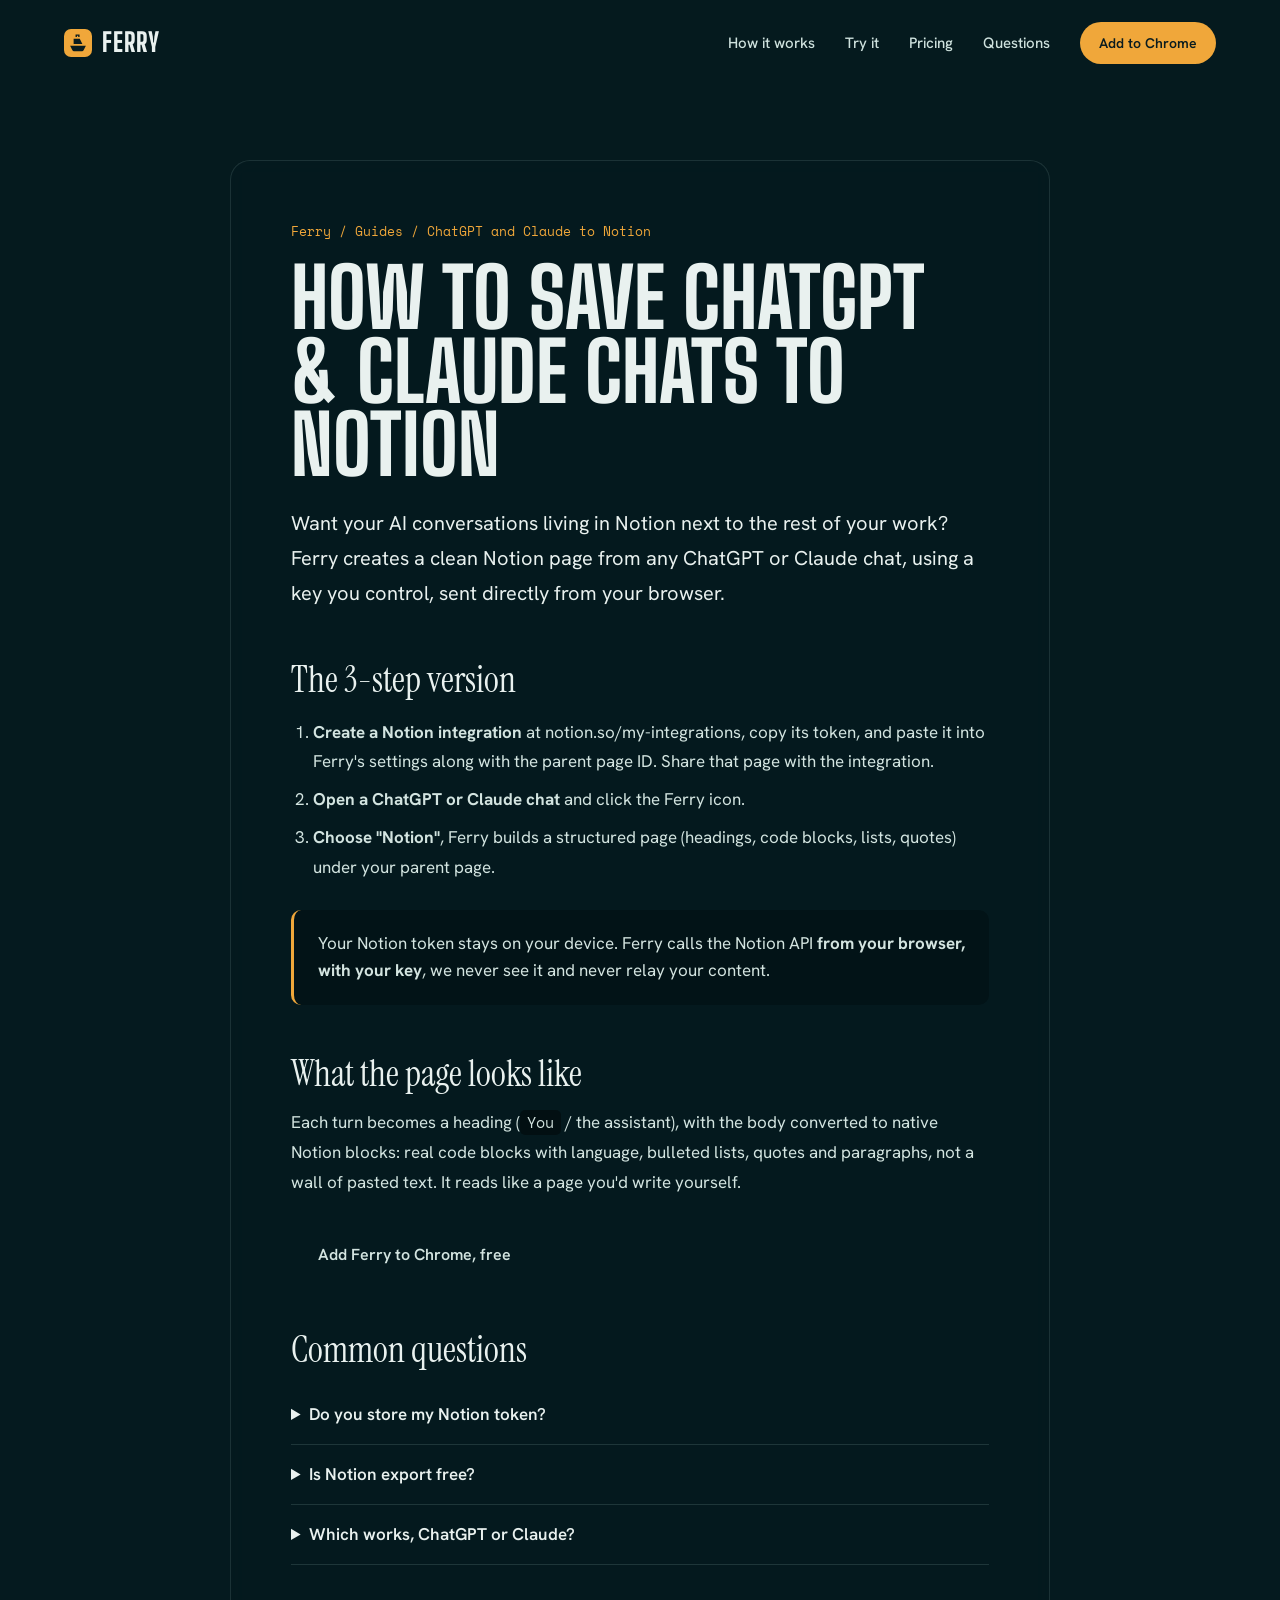
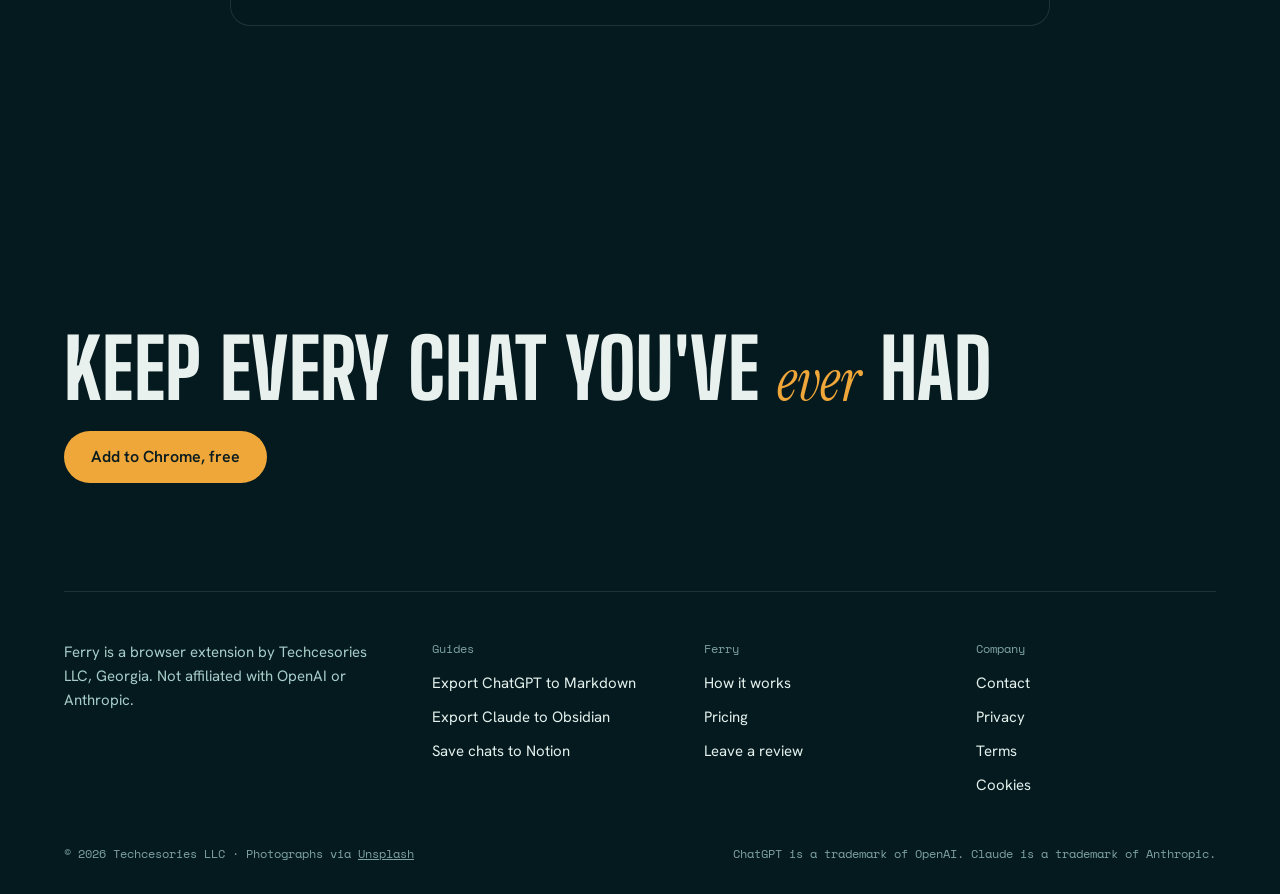
==== commit 8a3fa0ef: "Photo-based redesign: real Unsplash photography, calmer motion - Cartoon canvas sea replaced by full" ====
--- a/chatgpt-claude-to-notion/index.html
+++ b/chatgpt-claude-to-notion/index.html
@@ -1,7 +1,7 @@
 <!doctype html><html lang="en"><head><meta charset="utf-8"><meta name="viewport" content="width=device-width, initial-scale=1">
 <title>How to Save ChatGPT & Claude Chats to Notion (2026) | Ferry</title>
 <link rel="canonical" href="https://ferry.techcesories.com/chatgpt-claude-to-notion/" />
-<meta name="theme-color" content="#07232a" />
+<meta name="theme-color" content="#051a1f" />
 <meta property="og:type" content="article" />
 <meta property="og:site_name" content="Ferry" />
 <meta property="og:title" content="How to Save ChatGPT &amp; Claude Chats to Notion (2026) | Ferry" />
@@ -20,16 +20,12 @@
 <link rel="icon" href="/favicon.svg" type="image/svg+xml" />
 <link rel="preconnect" href="https://fonts.googleapis.com" />
 <link rel="preconnect" href="https://fonts.gstatic.com" crossorigin />
-<link href="https://fonts.googleapis.com/css2?family=Big+Shoulders+Display:wght@600;700;800;900&family=Instrument+Serif:ital@0;1&family=Hanken+Grotesk:wght@400;500;600;700&family=Space+Mono:wght@400;700&display=swap" rel="stylesheet" />
-<link rel="stylesheet" href="/sea.css" />
+<link rel="preconnect" href="https://images.unsplash.com" />
+<link href="https://fonts.googleapis.com/css2?family=Big+Shoulders+Display:wght@800&family=Instrument+Serif:ital@0;1&family=Hanken+Grotesk:wght@400;500;600&family=Space+Mono:wght@400;700&display=swap" rel="stylesheet" />
 <link rel="stylesheet" href="/site.css" />
-<link rel="stylesheet" href="/sea.css" />
 </head><body>
 <a class="skip" href="#top">Skip to content</a>
-<canvas class="seascape" id="seaCanvas" aria-hidden="true"></canvas>
-<div id="seaDim" aria-hidden="true"></div>
-<div id="cursorLight" aria-hidden="true"></div>
-<div id="stormFlash" aria-hidden="true"></div>
+<div class="page-bg" aria-hidden="true"><img src="https://images.unsplash.com/photo-1762838896748-12aba8c2a7b8?auto=format&fit=crop&w=2000&q=72" srcset="https://images.unsplash.com/photo-1762838896748-12aba8c2a7b8?auto=format&fit=crop&w=800&q=72 800w, https://images.unsplash.com/photo-1762838896748-12aba8c2a7b8?auto=format&fit=crop&w=1400&q=72 1400w, https://images.unsplash.com/photo-1762838896748-12aba8c2a7b8?auto=format&fit=crop&w=2000&q=72 2000w, https://images.unsplash.com/photo-1762838896748-12aba8c2a7b8?auto=format&fit=crop&w=2800&q=72 2800w" sizes="100vw" alt="" style="object-position:center" decoding="async"></div>
 <header class="top" id="topbar">
   <div class="wrap">
     <a class="brand" href="/" aria-label="Ferry home">
@@ -40,8 +36,8 @@
       <a href="/#crossing">How it works</a>
       <a href="/#try">Try it</a>
       <a href="/#fares">Pricing</a>
-      <a href="/#soundings">Questions</a>
-      <a class="btn btn--beacon btn--sm magnet" href="https://chromewebstore.google.com/detail/jccpfaknkdpnekdhgchkildnmphgmgao" data-goatcounter-click="cta-nav" target="_blank" rel="noopener">Add to Chrome</a>
+      <a href="/#questions">Questions</a>
+      <a class="btn btn--beacon btn--sm" href="https://chromewebstore.google.com/detail/jccpfaknkdpnekdhgchkildnmphgmgao" data-goatcounter-click="cta-nav" target="_blank" rel="noopener">Add to Chrome</a>
     </nav>
   </div>
 </header>
@@ -62,11 +58,11 @@
 <details><summary>Is Notion export free?</summary><p>Integrations with Notion and GitHub are part of Ferry Pro, from $2.99 a month or $19.99 a year. Exporting a single chat to Markdown is free.</p></details>
 <details><summary>Which works, ChatGPT or Claude?</summary><p>Both. Ferry reads both platforms and exports them the same clean way.</p></details>
 </div></div></main>
-<footer class="foot" data-depth="Seafloor">
-  <div class="wrap">
+<footer class="foot">
+    <div class="wrap">
     <div class="foot__close">
-      <h2 class="mega">Keep every chat<br>you've <span class="serif">ever</span> had</h2>
-      <a class="btn btn--beacon magnet" href="https://chromewebstore.google.com/detail/jccpfaknkdpnekdhgchkildnmphgmgao" data-goatcounter-click="cta-close" target="_blank" rel="noopener"><span class="dot"></span>Add to Chrome, free</a>
+      <h2 class="mega">Keep every chat you've <span class="serif">ever</span> had</h2>
+      <a class="btn btn--beacon" href="https://chromewebstore.google.com/detail/jccpfaknkdpnekdhgchkildnmphgmgao" data-goatcounter-click="cta-close" target="_blank" rel="noopener">Add to Chrome, free</a>
     </div>
     <div class="foot__row">
       <div><p class="foot__about">Ferry is a browser extension by Techcesories LLC, Georgia. Not affiliated with OpenAI or Anthropic.</p></div>
@@ -74,12 +70,10 @@
       <div><h3>Ferry</h3><ul><li><a href="/#crossing">How it works</a></li><li><a href="/#fares">Pricing</a></li><li><a href="https://chromewebstore.google.com/detail/jccpfaknkdpnekdhgchkildnmphgmgao/reviews" target="_blank" rel="noopener" data-goatcounter-click="cta-review">Leave a review</a></li></ul></div>
       <div><h3>Company</h3><ul><li><a href="mailto:contactus@techcesories.com">Contact</a></li><li><a href="/privacy/">Privacy</a></li><li><a href="/terms/">Terms</a></li><li><a href="/cookies/">Cookies</a></li></ul></div>
     </div>
+    <div class="foot__legal"><span>© 2026 Techcesories LLC · Photographs via <a href="https://unsplash.com" target="_blank" rel="noopener">Unsplash</a></span><span>ChatGPT is a trademark of OpenAI. Claude is a trademark of Anthropic.</span></div>
   </div>
-  <p class="foot__word" aria-hidden="true">Ferry</p>
-  <div class="wrap"><div class="foot__legal"><span>© 2026 Techcesories LLC</span><span>ChatGPT is a trademark of OpenAI. Claude is a trademark of Anthropic.</span></div></div>
 </footer>
 <script src="/home.js" defer></script>
-<script src="/sea.js" defer></script>
 <script data-goatcounter="https://techcesories.goatcounter.com/count" async src="//gc.zgo.at/count.js"></script>
 </body>
 </html>
--- a/site.css
+++ b/site.css
@@ -1,253 +1,231 @@
-/* Ferry: one stylesheet for every page. Night sea, beacon amber, dock signage type. */
+/* Ferry: one stylesheet for every page. Real photographs, night-sea palette, slow motion. */
 :root{
-  --abyss:#07232a;--hull:#123e45;--hull-2:#0e353c;--chart:#1f5b62;
-  --foam:#a7cdc8;--foam-dim:#6f9a98;--beacon:#f0a73a;--ink:#0a1c1f;--ok:#86d6ab;--paper:#f2ecdd;
+  --abyss:#07232a;--deep:#051a1f;--hull:#123e45;--chart:#1f5b62;
+  --foam:#a7cdc8;--foam-dim:#7fa3a1;--beacon:#f0a73a;--ink:#0a1c1f;--ok:#86d6ab;--paper:#f2ecdd;
   --mega:"Big Shoulders Display",Impact,"Arial Narrow",sans-serif;
   --disp:"Instrument Serif",Georgia,serif;
   --body:"Hanken Grotesk",system-ui,-apple-system,sans-serif;
   --mono:"Space Mono",ui-monospace,Menlo,monospace;
-  --gut:clamp(20px,4vw,64px);
+  --gut:clamp(20px,5vw,80px);
+  --ease:cubic-bezier(.22,.7,.15,1);
 }
 *{box-sizing:border-box}
 html,body{margin:0}
-body{background:var(--abyss);color:#e9f1ef;font-family:var(--body);font-size:17px;line-height:1.6;-webkit-font-smoothing:antialiased}
+html{overflow-x:clip}
+body{background:var(--deep);color:#e9f1ef;font-family:var(--body);font-size:17px;line-height:1.6;-webkit-font-smoothing:antialiased}
 a{color:inherit}
-img,svg{display:block}
-.wrap{width:min(100% - 2*var(--gut),1320px);margin:0 auto}
+img{display:block;max-width:100%}
+.wrap{width:min(100% - 2*var(--gut),1280px);margin:0 auto}
 .skip{position:absolute;left:-9999px}.skip:focus{left:16px;top:12px;z-index:100;background:var(--beacon);color:var(--ink);padding:10px 14px;border-radius:8px}
 :focus-visible{outline:2px solid var(--beacon);outline-offset:3px}
 .mono{font-family:var(--mono)}
 .serif{font-family:var(--disp);font-style:italic;font-weight:400;letter-spacing:0;text-transform:none}
 
-/* boarding: fog lifts once on load */
-#boarding{position:fixed;inset:0;z-index:90;display:grid;place-items:center;pointer-events:none;
-  background:radial-gradient(120% 80% at 50% 60%,#0d3138 0%,#061a1f 70%);animation:lift 1.1s cubic-bezier(.7,0,.2,1) 1.05s forwards}
-#boarding span{font-family:var(--mono);font-size:13px;letter-spacing:.08em;color:var(--foam);animation:blink 1s steps(2) infinite}
-@keyframes lift{to{transform:translateY(-100%);opacity:.4;visibility:hidden}}
-@keyframes blink{50%{opacity:.35}}
+/* photographs: full-bleed layers with a slow drift */
+.photo{position:absolute;inset:0;overflow:hidden;z-index:0}
+.photo img{width:100%;height:100%;object-fit:cover;transform:scale(1.08) translate3d(0,var(--py,0px),0);will-change:transform}
+.photo::after{content:"";position:absolute;inset:0}
+.photo--hero img{animation:settle 9s var(--ease) both}
+@keyframes settle{from{transform:scale(1.2)}to{transform:scale(1.08)}}
+.shade-left::after{background:linear-gradient(90deg,rgba(5,26,31,.92) 0%,rgba(5,26,31,.62) 45%,rgba(5,26,31,.15) 100%),linear-gradient(0deg,rgba(5,26,31,.95) 0%,rgba(5,26,31,0) 45%)}
+.shade-full::after{background:rgba(5,26,31,.72)}
+.shade-bottom::after{background:linear-gradient(0deg,rgba(5,26,31,1) 0%,rgba(5,26,31,.55) 50%,rgba(5,26,31,.35) 100%)}
 
 /* header */
-.top{position:fixed;inset:0 0 auto;z-index:40;padding:18px 0;transition:background .3s,padding .3s}
-.top.is-scrolled{background:rgba(7,28,34,.88);padding:10px 0;border-bottom:1px solid rgba(167,205,200,.12)}
+.top{position:fixed;inset:0 0 auto;z-index:40;padding:22px 0;transition:background .4s,padding .4s}
+.top.is-scrolled{background:rgba(5,26,31,.9);padding:12px 0;box-shadow:0 1px 0 rgba(167,205,200,.1)}
 .top .wrap{display:flex;align-items:center;justify-content:space-between;gap:20px}
-.brand{display:flex;align-items:center;gap:10px;text-decoration:none;font-family:var(--mega);font-weight:800;font-size:28px;letter-spacing:.02em;text-transform:uppercase}
-.brand svg{width:30px;height:30px}
-.top nav{display:flex;align-items:center;gap:28px;font-size:15px;font-weight:500}
-.top nav a:not(.btn){text-decoration:none;color:var(--foam)}
+.brand{display:flex;align-items:center;gap:10px;text-decoration:none;font-family:var(--mega);font-weight:800;font-size:26px;letter-spacing:.03em;text-transform:uppercase}
+.brand svg{width:28px;height:28px}
+.top nav{display:flex;align-items:center;gap:30px;font-size:15px;font-weight:500}
+.top nav a:not(.btn){text-decoration:none;color:#cfe2de;transition:color .2s}
 .top nav a:not(.btn):hover{color:#fff}
 
 /* buttons */
-.btn{display:inline-flex;align-items:center;gap:12px;height:54px;padding:0 26px;border-radius:999px;font:600 16px/1 var(--body);text-decoration:none;
-  border:1px solid transparent;cursor:pointer;transition:background .2s,color .2s,border-color .2s,box-shadow .3s,transform .2s;white-space:nowrap}
-.btn--beacon{background:var(--beacon);color:var(--ink);box-shadow:0 0 40px -6px rgba(240,167,58,.6)}
-.btn--beacon:hover{box-shadow:0 0 64px -4px rgba(240,167,58,.85)}
-.btn--ghost{border-color:rgba(167,205,200,.35);color:#eaf2f0;background:rgba(7,28,34,.5)}
-.btn--ghost:hover{border-color:var(--beacon)}
+.btn{display:inline-flex;align-items:center;justify-content:center;gap:10px;height:52px;padding:0 26px;border-radius:999px;font:600 16px/1 var(--body);text-decoration:none;
+  border:1px solid transparent;cursor:pointer;transition:background .25s,color .25s,border-color .25s,transform .15s;white-space:nowrap}
+.btn:active{transform:scale(.98)}
+.btn--beacon{background:var(--beacon);color:var(--ink)}
+.btn--beacon:hover{background:#ffb94f}
+.btn--ghost{border-color:rgba(233,241,239,.4);color:#fff;background:rgba(5,26,31,.25)}
+.btn--ghost:hover{border-color:#fff;background:rgba(5,26,31,.5)}
 .btn--ink{background:var(--ink);color:var(--paper)}
 .btn--ink:hover{background:#000}
 .btn--sm{height:42px;padding:0 18px;font-size:14px}
-.btn .dot{width:8px;height:8px;border-radius:50%;background:currentColor}
 
 /* hero */
-.hero{position:relative;min-height:100svh;display:flex;flex-direction:column;justify-content:flex-end;padding:120px 0 6vh;overflow:hidden}
-.hero h1{font-family:var(--mega);font-weight:900;text-transform:uppercase;line-height:.8;letter-spacing:-.005em;margin:0;
-  font-size:clamp(78px,16vw,290px);color:#f2f6f4;text-shadow:0 10px 60px rgba(0,0,0,.35)}
-.hero h1 .row{display:block;white-space:nowrap}
-.hero h1 .row--2{padding-left:9vw}
-.hero h1 .serif{font-size:.42em;color:var(--beacon);vertical-align:.62em;margin-right:.18em}
-.hero h1 .ch{display:inline-block;transform:translateY(105%);opacity:0;animation:rise .9s cubic-bezier(.2,.8,.2,1) forwards}
-@keyframes rise{to{transform:none;opacity:1}}
-.hero__foot{display:grid;grid-template-columns:1.1fr .9fr;gap:48px;align-items:end;margin-top:4vh}
-.hero__lead{font-size:clamp(18px,1.5vw,21px);color:#d4e6e2;max-width:36em;margin:0;text-shadow:0 2px 20px rgba(0,0,0,.6)}
-.hero__lead b{color:#fff;font-weight:600}
-.hero__cta{display:flex;flex-direction:column;align-items:flex-end;gap:14px}
-.hero__cta .row{display:flex;gap:12px;flex-wrap:wrap;justify-content:flex-end}
-.hero__fine{font-family:var(--mono);font-size:12.5px;color:var(--foam)}
-.hero__tag{position:absolute;top:118px;right:var(--gut);font-family:var(--mono);font-size:12.5px;color:var(--foam);text-align:right;line-height:1.7;z-index:2}
-.hero__tag b{color:var(--beacon);font-weight:400}
-
-/* marquee bands */
-.band{position:relative;z-index:2;background:var(--beacon);color:var(--ink);overflow:hidden;transform:rotate(-2deg);margin:4vh -4vw;box-shadow:0 30px 60px -30px rgba(0,0,0,.6)}
-.band + .band{background:var(--paper);transform:rotate(1.4deg);margin-top:-3.4vh}
-.band__track{display:flex;width:max-content;animation:slide 38s linear infinite}
-.band--rev .band__track{animation-direction:reverse;animation-duration:46s}
-.band__track span{font-family:var(--mega);font-weight:800;text-transform:uppercase;font-size:clamp(40px,6vw,92px);line-height:1.1;padding:10px 28px;white-space:nowrap;display:flex;align-items:center;gap:28px}
-.band__track span i{font-style:normal;font-size:.5em}
-@keyframes slide{to{transform:translateX(-50%)}}
-
-/* section scaffolding */
-.sec{position:relative;z-index:1;padding:20vh 0}
-.kick{font-family:var(--mono);font-size:13px;color:var(--beacon);margin:0 0 22px}
-.mega{font-family:var(--mega);font-weight:900;text-transform:uppercase;line-height:.86;letter-spacing:-.005em;margin:0;font-size:clamp(56px,9vw,168px);text-shadow:0 8px 40px rgba(0,0,0,.35)}
-.mega .serif{font-size:.5em;color:var(--beacon);vertical-align:.5em}
-.lede{font-size:clamp(18px,1.5vw,21px);color:#cfe2de;max-width:34em;margin:28px 0 0}
-.glass{background:rgba(7,28,34,.74);border:1px solid rgba(167,205,200,.16);border-radius:22px;backdrop-filter:blur(6px);-webkit-backdrop-filter:blur(6px)}
+.hero{position:relative;min-height:100svh;display:flex;align-items:flex-end;padding:140px 0 9vh;overflow:hidden}
+.hero .wrap{position:relative;z-index:1}
+.hero h1{font-family:var(--mega);font-weight:800;text-transform:uppercase;line-height:.88;letter-spacing:.005em;margin:0;
+  font-size:min(9.4vw,15vh,150px);max-width:9.5em}
+.hero h1 .serif{font-size:.62em;color:var(--beacon);text-transform:none}
+.hero__lead{font-size:clamp(18px,1.45vw,21px);color:#d6e7e3;max-width:33em;margin:28px 0 0}
+.hero__cta{display:flex;gap:12px;flex-wrap:wrap;margin-top:36px}
+.hero__fine{display:block;margin-top:18px;font:12.5px var(--mono);color:var(--foam)}
+.hero__coords{position:absolute;right:var(--gut);bottom:9vh;z-index:1;font:12px/1.8 var(--mono);color:rgba(233,241,239,.7);text-align:right}
+.hero__coords b{color:var(--beacon);font-weight:400}
+
+/* entrance: one quiet rise, staggered */
+.enter{opacity:0;transform:translateY(24px);animation:enter 1.2s var(--ease) forwards}
+.enter:nth-child(2){animation-delay:.15s}.enter:nth-child(3){animation-delay:.3s}.enter:nth-child(4){animation-delay:.45s}
+@keyframes enter{to{opacity:1;transform:none}}
+
+/* sections */
+.sec{position:relative;padding:18vh 0;overflow:hidden}
+.sec > .wrap{position:relative;z-index:1}
+.kick{font:13px var(--mono);color:var(--beacon);margin:0 0 20px}
+h2.mega,.mega{font-family:var(--mega);font-weight:800;text-transform:uppercase;line-height:.9;letter-spacing:.005em;margin:0;font-size:clamp(46px,6.4vw,104px)}
+.mega .serif{color:var(--beacon);font-size:.7em}
+.lede{font-size:clamp(17px,1.35vw,20px);color:#cfe2de;max-width:34em;margin:24px 0 0}
+.glass{background:rgba(5,26,31,.78);border:1px solid rgba(167,205,200,.14);border-radius:20px;backdrop-filter:blur(10px);-webkit-backdrop-filter:blur(10px)}
+.rv{opacity:0;transform:translateY(28px);transition:opacity 1.1s var(--ease),transform 1.1s var(--ease)}
+.rv.in{opacity:1;transform:none}
 
 /* departures board */
-.board{padding:28px;margin-top:64px}
-.board__head{display:flex;justify-content:space-between;align-items:baseline;gap:16px;margin-bottom:18px}
-.board__head h3{font-family:var(--mega);font-weight:800;text-transform:uppercase;font-size:38px;margin:0;letter-spacing:.02em}
-.board__head span{font-family:var(--mono);font-size:12.5px;color:var(--foam)}
-.board__cols,.board__row{display:grid;grid-template-columns:1.1fr 1.3fr 1fr .6fr;gap:16px;align-items:center}
-.board__cols{font-family:var(--mono);font-size:12px;color:var(--foam-dim);padding:0 0 10px;border-bottom:1px solid rgba(167,205,200,.14)}
-.board__row{padding:12px 0;border-bottom:1px solid rgba(167,205,200,.08)}
+.board{padding:28px 30px;margin-top:56px;max-width:980px}
+.board__head{display:flex;justify-content:space-between;align-items:baseline;gap:16px;margin-bottom:16px}
+.board__head h3{font-family:var(--mega);font-weight:800;text-transform:uppercase;font-size:34px;margin:0;letter-spacing:.03em}
+.board__head span{font:12.5px var(--mono);color:var(--foam)}
+.board__cols,.board__row{display:grid;grid-template-columns:1.1fr 1.25fr 1fr .5fr;gap:16px;align-items:center}
+.board__cols{font:12px var(--mono);color:var(--foam-dim);padding-bottom:10px;border-bottom:1px solid rgba(167,205,200,.14)}
+.board__row{padding:12px 0;border-bottom:1px solid rgba(167,205,200,.07)}
+.board__row:last-child{border-bottom:0}
 .board__row .mono{font-size:13px;color:#cfe2de}
-.flaps{display:flex;gap:3px;flex-wrap:nowrap;overflow:hidden}
-.flap{flex:0 0 auto;width:1.3em;height:1.75em;display:grid;place-items:center;background:#0a1c1f;border-radius:4px;font:700 clamp(13px,1.25vw,18px)/1 var(--mono);color:#f2ecdd;position:relative;
-  box-shadow:inset 0 -1px 0 rgba(255,255,255,.04),0 1px 0 rgba(0,0,0,.6)}
-.flap::after{content:"";position:absolute;left:0;right:0;top:50%;height:1px;background:rgba(0,0,0,.65)}
-.flap.go{animation:flip .09s linear}
-@keyframes flip{50%{transform:scaleY(.1)}}
-.status{font-family:var(--mono);font-size:13px;color:var(--ok)}
+.flaps{display:flex;gap:3px;overflow:hidden}
+.flap{flex:0 0 auto;width:1.3em;height:1.75em;display:grid;place-items:center;border-radius:3px;font:700 clamp(12px,1.15vw,17px)/1 var(--mono);color:#f4efe2;position:relative;
+  background:linear-gradient(#1b2a2d 0 50%,#152326 50% 100%);box-shadow:inset 0 1px 0 rgba(255,255,255,.05),0 1px 2px rgba(0,0,0,.6)}
+.flap::after{content:"";position:absolute;left:0;right:0;top:50%;height:1px;background:rgba(0,0,0,.7)}
+.flap.go{animation:flip .1s linear}
+@keyframes flip{50%{transform:perspective(200px) rotateX(-70deg)}}
+.status{font:13px var(--mono);color:var(--ok)}
 .status--b{color:var(--beacon)}
 
-/* the crossing: pinned scroll scene */
-.crossing{position:relative;z-index:1;height:420vh}
-.crossing__stage{position:sticky;top:0;height:100svh;display:grid;grid-template-rows:auto 1fr;padding:96px 0 40px;overflow:hidden}
-.crossing__head{display:flex;justify-content:space-between;align-items:end;gap:24px}
-.crossing__head .mega{font-size:clamp(48px,7vw,124px)}
-.crossing__step{font-family:var(--mono);font-size:13px;color:var(--foam);text-align:right;min-height:3.4em;max-width:34em;margin:0}
-.strait{position:relative;margin-top:28px;display:grid;grid-template-columns:minmax(0,1fr) minmax(0,1.3fr) minmax(0,1fr);gap:24px;align-items:center}
-.dock{padding:22px;min-height:54vh;display:flex;flex-direction:column}
-.dock__label{font-family:var(--mono);font-size:12px;color:var(--foam-dim);margin-bottom:14px}
-.dock--from .bubble{background:rgba(167,205,200,.12);border-radius:14px 14px 4px 14px;padding:10px 14px;font-size:14px;align-self:flex-end;max-width:92%}
-.dock--from .reply{margin-top:14px;font-size:14px;color:#d3e4e0}
-.dock--from pre{background:#0a1c1f;border-radius:10px;padding:10px 12px;font:12px/1.6 var(--mono);color:#cfe2de;overflow:hidden;margin:10px 0}
-.dock--from table{border-collapse:collapse;font-size:12.5px;margin-top:10px}
-.dock--from td,.dock--from th{border:1px solid rgba(167,205,200,.25);padding:3px 10px;text-align:left}
-.water{position:relative;height:100%;min-height:52vh}
-.water svg.route{position:absolute;inset:0;width:100%;height:100%}
-.vessel{position:absolute;top:50%;left:0;width:150px;transform:translate(-75px,-60%);filter:drop-shadow(0 18px 24px rgba(0,0,0,.45))}
-.crates{position:absolute;left:34px;top:-22px;display:flex;gap:4px}
-.crate{font:700 10px/1 var(--mono);padding:6px 7px;border-radius:4px;background:var(--beacon);color:var(--ink);transition:transform .5s cubic-bezier(.2,.8,.2,1),opacity .4s}
-.crate:nth-child(2){background:var(--ok)}.crate:nth-child(3){background:var(--paper)}.crate:nth-child(4){background:var(--foam)}
-.crate.off{transform:translateY(-34px) scale(.6);opacity:0}
-.dock--to pre{margin:0;font:12.5px/1.75 var(--mono);color:#cfe2de;white-space:pre-wrap}
-.dock--to pre .ln{display:block;opacity:.1;transition:opacity .5s}
-.dock--to pre .ln.in{opacity:1}
+/* the crossing */
+.crossing{position:relative;height:320vh}
+.crossing__stage{position:sticky;top:0;height:100svh;overflow:hidden;display:flex;align-items:center}
+.crossing__stage .photo img{transform:scale(var(--z,1.15))}
+.crossing__inner{position:relative;z-index:1;width:min(100% - 2*var(--gut),1280px);margin:0 auto;display:grid;grid-template-columns:1fr 1fr;gap:28px;align-items:center}
+.crossing__head{grid-column:1/-1;display:flex;justify-content:space-between;align-items:end;gap:24px;margin-bottom:8px}
+.crossing__step{font:13px/1.6 var(--mono);color:#e9f1ef;max-width:30em;text-align:right;margin:0;min-height:3.2em}
+.card{padding:24px;min-height:46vh;display:flex;flex-direction:column}
+.card__label{font:12px var(--mono);color:var(--foam-dim);margin-bottom:14px}
+.bubble{background:rgba(167,205,200,.13);border-radius:14px 14px 4px 14px;padding:10px 14px;font-size:14.5px;align-self:flex-end;max-width:90%}
+.reply{margin-top:14px;font-size:14.5px;color:#d6e7e3}
+.reply pre{background:rgba(0,0,0,.35);border-radius:10px;padding:10px 12px;font:12.5px/1.6 var(--mono);color:#d6e7e3;overflow:hidden;margin:10px 0}
+.reply table{border-collapse:collapse;font-size:13px;margin-top:10px}
+.reply td,.reply th{border:1px solid rgba(167,205,200,.25);padding:3px 10px;text-align:left}
+.md{margin:0;font:13px/1.75 var(--mono);color:#d6e7e3;white-space:pre-wrap}
+.md .ln{display:block;opacity:.12;transition:opacity .6s}
+.md .ln.in{opacity:1}
 .h{color:var(--ok)}.k{color:var(--beacon)}.c{color:var(--foam-dim)}
-.dock--to .files{display:flex;gap:6px;margin-top:auto;padding-top:14px;flex-wrap:wrap}
-.dock--to .files span{font:12px var(--mono);padding:4px 8px;border:1px solid rgba(167,205,200,.25);border-radius:6px;opacity:.2;transition:opacity .5s,color .5s,border-color .5s}
-.dock--to .files span.in{opacity:1;border-color:var(--beacon);color:var(--beacon)}
+.files{display:flex;gap:6px;margin-top:auto;padding-top:16px;flex-wrap:wrap}
+.files span{font:12px var(--mono);padding:4px 9px;border:1px solid rgba(167,205,200,.25);border-radius:6px;opacity:.25;transition:all .6s}
+.files span.in{opacity:1;border-color:var(--beacon);color:var(--beacon)}
+.route{grid-column:1/-1;position:relative;height:2px;background:rgba(233,241,239,.22);margin-top:22px;border-radius:2px}
+.route i{position:absolute;left:0;top:0;height:2px;background:var(--beacon);width:var(--p,0%)}
+.route b{position:absolute;top:50%;left:var(--p,0%);width:12px;height:12px;margin:-6px 0 0 -6px;border-radius:50%;background:var(--beacon);box-shadow:0 0 0 5px rgba(240,167,58,.22)}
+.route span{position:absolute;top:12px;font:11px var(--mono);color:var(--foam)}
+.route span:last-of-type{right:0}
 
 /* try it */
-.try{display:grid;grid-template-columns:.9fr 1.1fr;gap:56px;align-items:start}
-.tabs{display:flex;gap:8px;flex-wrap:wrap;margin-top:36px}
-.tab{font:600 15px/1 var(--body);padding:13px 18px;border-radius:999px;border:1px solid rgba(167,205,200,.3);background:rgba(7,28,34,.5);color:#e9f1ef;cursor:pointer;transition:all .2s}
-.tab:hover{border-color:var(--beacon)}
-.tab[aria-selected="true"]{background:var(--beacon);border-color:var(--beacon);color:var(--ink)}
-.tab .pro{font:700 10px var(--mono);margin-left:6px;opacity:.7}
+.try{display:grid;grid-template-columns:.85fr 1.15fr;gap:64px;align-items:start}
+.tabs{display:flex;gap:8px;flex-wrap:wrap;margin-top:34px}
+.tab{font:600 15px/1 var(--body);padding:13px 18px;border-radius:999px;border:1px solid rgba(167,205,200,.3);background:transparent;color:#e9f1ef;cursor:pointer;transition:all .25s}
+.tab:hover{border-color:#fff}
+.tab[aria-selected="true"]{background:var(--paper);border-color:var(--paper);color:var(--ink)}
+.tab .pro{font:700 10px var(--mono);margin-left:6px;color:var(--beacon)}
+.tab[aria-selected="true"] .pro{color:#a86a10}
 .out{overflow:hidden}
-.out__bar{display:flex;align-items:center;gap:8px;padding:14px 18px;border-bottom:1px solid rgba(167,205,200,.14);font:12.5px var(--mono);color:var(--foam)}
-.out__bar i{width:10px;height:10px;border-radius:50%;background:var(--chart)}
+.out__bar{display:flex;align-items:center;gap:8px;padding:14px 18px;border-bottom:1px solid rgba(167,205,200,.12);font:12.5px var(--mono);color:var(--foam)}
+.out__bar i{width:10px;height:10px;border-radius:50%;background:rgba(167,205,200,.25)}
 .out__bar span{margin-left:8px}
-.out pre{margin:0;padding:22px;min-height:380px;font:13px/1.75 var(--mono);color:#cfe2de;white-space:pre-wrap}
-.out pre.swap{animation:swap .35s ease}
-@keyframes swap{from{opacity:0;transform:translateY(8px)}}
+.out pre{margin:0;padding:24px;min-height:390px;font:13px/1.75 var(--mono);color:#d6e7e3;white-space:pre-wrap}
+.out pre.swap{animation:swap .45s var(--ease)}
+@keyframes swap{from{opacity:0;transform:translateY(6px)}}
 
 /* whole history */
-.history{display:grid;grid-template-columns:1.2fr .8fr;gap:56px;align-items:center}
-.odo{display:flex;align-items:flex-end;gap:.04em;font-family:var(--mega);font-weight:900;font-size:clamp(120px,21vw,360px);line-height:1;color:var(--beacon);margin:20px 0 0;text-shadow:0 0 80px rgba(240,167,58,.35)}
+.history{display:grid;grid-template-columns:1fr 1fr;gap:72px;align-items:center}
+.history__pic{position:relative;aspect-ratio:4/5;border-radius:20px;overflow:hidden}
+.history__pic img{width:100%;height:110%;object-fit:cover;transform:translate3d(0,var(--py,0px),0)}
+.history__badge{position:absolute;left:20px;bottom:20px;right:20px;padding:18px 20px;font:13px/1.8 var(--mono);color:#d6e7e3}
+.history__badge b{color:#fff}
+.odo{display:flex;align-items:baseline;gap:.03em;font-family:var(--mega);font-weight:800;font-size:clamp(96px,11vw,180px);line-height:1;color:var(--beacon);margin:30px 0 0}
 .odo__d{height:1em;overflow:hidden;display:inline-block}
-.odo__d > span{display:block;transition:transform 2.2s cubic-bezier(.15,.85,.2,1)}
-.odo__d b{display:block;height:1em;line-height:1em;font-weight:900}
-.odo small{font-family:var(--disp);font-style:italic;font-size:.17em;color:#e9f1ef;line-height:1.1;margin-left:.25em;margin-bottom:.3em;text-shadow:none}
-.manifest{padding:24px 26px;font:13px/1.9 var(--mono);color:#cfe2de}
-.manifest b{color:#fff;font-weight:700}
-.manifest .bar{height:6px;border-radius:9px;background:rgba(167,205,200,.15);margin:14px 0 18px;overflow:hidden}
-.manifest .bar i{display:block;height:100%;width:0;background:var(--beacon);transition:width 2.4s cubic-bezier(.15,.85,.2,1)}
-.perks{display:flex;flex-wrap:wrap;gap:10px;margin-top:32px}
-.perks span{font-size:15px;padding:9px 14px;border:1px solid rgba(167,205,200,.25);border-radius:999px;color:#d3e4e0;background:rgba(7,28,34,.5)}
-
-/* ports chart */
-.chart{position:relative;margin-top:64px;overflow:hidden;aspect-ratio:16/7;min-height:440px}
-.chart__grid{position:absolute;inset:0;background-image:linear-gradient(rgba(167,205,200,.07) 1px,transparent 1px),linear-gradient(90deg,rgba(167,205,200,.07) 1px,transparent 1px);background-size:64px 64px}
-.chart svg{position:absolute;inset:0;width:100%;height:100%}
-.chart .lane{fill:none;stroke:var(--beacon);stroke-width:2;opacity:.85;stroke-dasharray:1400;stroke-dashoffset:1400;transition:stroke-dashoffset 2.6s cubic-bezier(.3,.7,.2,1)}
-.chart .lane:nth-child(2){transition-delay:.25s}.chart .lane:nth-child(3){transition-delay:.5s}.chart .lane:nth-child(4){transition-delay:.75s}
-.chart.on .lane{stroke-dashoffset:0}
-.port{position:absolute;transform:translate(-50%,-50%);text-align:center;width:210px}
-.port i{display:block;width:18px;height:18px;margin:0 auto 10px;border-radius:50%;background:var(--beacon);box-shadow:0 0 0 6px rgba(240,167,58,.18),0 0 30px rgba(240,167,58,.7);animation:pulse 2.6s ease-in-out infinite}
-.port--src i{background:var(--ok);box-shadow:0 0 0 6px rgba(134,214,171,.18),0 0 30px rgba(134,214,171,.6)}
-@keyframes pulse{50%{box-shadow:0 0 0 12px rgba(240,167,58,.06),0 0 40px rgba(240,167,58,.5)}}
-.port b{display:block;font-family:var(--mega);font-weight:800;text-transform:uppercase;font-size:32px;letter-spacing:.02em;line-height:1}
-.port span{display:block;font-size:13.5px;color:var(--foam);margin-top:6px}
-.port em{font:700 10px var(--mono);font-style:normal;color:var(--beacon);margin-left:5px;vertical-align:5px}
-.chart svg.rose{position:absolute;inset:auto 28px 24px auto;width:96px;height:96px;opacity:.5;animation:spin 60s linear infinite}
-@keyframes spin{to{transform:rotate(360deg)}}
-
-/* sealed hold: lantern reveal */
-.hold{position:relative;z-index:1;min-height:100svh;display:flex;align-items:center;padding:16vh 0}
-.hold__words{position:relative}
-.hold__dark,.hold__lit{font-family:var(--mega);font-weight:900;text-transform:uppercase;font-size:clamp(64px,11.5vw,210px);line-height:.84;margin:0}
-.hold__dark{color:rgba(167,205,200,.12)}
-.hold__lit{position:absolute;inset:0;color:var(--paper);
-  -webkit-mask-image:radial-gradient(circle 260px at var(--lx,30%) var(--ly,40%),#000 30%,transparent 72%);mask-image:radial-gradient(circle 260px at var(--lx,30%) var(--ly,40%),#000 30%,transparent 72%)}
-.hold__lit .serif,.hold__dark .serif{font-size:.45em;color:var(--beacon);vertical-align:.55em}
-.hold__facts{display:grid;grid-template-columns:repeat(4,1fr);gap:20px;margin-top:64px}
-.hold__facts div{padding:24px}
-.hold__facts b{display:block;font-family:var(--mega);font-weight:800;text-transform:uppercase;font-size:28px;letter-spacing:.02em;margin-bottom:8px;color:var(--beacon)}
-.hold__facts p{margin:0;font-size:15px;color:#d3e4e0}
-.hold__facts a{color:var(--beacon)}
+.odo__d > span{display:block;transition:transform 2.6s var(--ease)}
+.odo__d b{display:block;height:1em;line-height:1em;font-weight:800}
+.odo small{font-family:var(--disp);font-style:italic;font-size:.24em;color:#e9f1ef;line-height:1.1;margin-left:.3em}
+.perks{display:flex;flex-wrap:wrap;gap:10px;margin-top:30px}
+.perks span{font-size:15px;padding:9px 15px;border:1px solid rgba(167,205,200,.25);border-radius:999px;color:#d6e7e3}
+
+/* ports */
+.ports{display:grid;grid-template-columns:repeat(3,1fr);gap:16px;margin-top:56px}
+.port{padding:26px 26px 30px;transition:border-color .3s,transform .3s var(--ease)}
+.port:hover{border-color:rgba(240,167,58,.6);transform:translateY(-3px)}
+.port__k{font:12px var(--mono);color:var(--foam-dim)}
+.port h3{font-family:var(--mega);font-weight:800;text-transform:uppercase;font-size:34px;letter-spacing:.03em;margin:8px 0 8px;line-height:1}
+.port h3 em{font:700 10px var(--mono);font-style:normal;color:var(--beacon);vertical-align:8px;margin-left:6px}
+.port p{margin:0;color:#cfe2de;font-size:15.5px}
+
+/* privacy */
+.facts{display:grid;grid-template-columns:repeat(4,1fr);gap:16px;margin-top:56px}
+.facts div{padding:24px}
+.facts b{display:block;font-family:var(--mega);font-weight:800;text-transform:uppercase;font-size:26px;letter-spacing:.03em;margin-bottom:8px;color:var(--beacon)}
+.facts p{margin:0;font-size:15px;color:#d6e7e3}
+.facts a{color:var(--beacon)}
 
 /* boarding passes */
-.passes{display:grid;grid-template-columns:1fr 1.25fr;gap:28px;margin-top:64px;perspective:1400px}
-.pass{position:relative;display:grid;grid-template-columns:1fr 150px;background:var(--paper);color:var(--ink);border-radius:18px;transition:transform .25s ease;box-shadow:0 40px 80px -40px rgba(0,0,0,.75)}
+.passes{display:grid;grid-template-columns:1fr 1.25fr;gap:24px;margin-top:56px}
+.pass{position:relative;display:grid;grid-template-columns:1fr 140px;background:var(--paper);color:var(--ink);border-radius:16px;box-shadow:0 30px 60px -30px rgba(0,0,0,.7);
+  transition:transform .4s var(--ease)}
+.pass:hover{transform:translateY(-4px)}
 .pass--pro{background:var(--beacon)}
-.pass__main{padding:34px}
-.pass__stub{padding:34px 22px;border-left:2px dashed rgba(10,28,31,.35);position:relative;display:flex;flex-direction:column;justify-content:space-between;gap:16px}
-.pass__stub::before,.pass__stub::after{content:"";position:absolute;left:-15px;width:28px;height:28px;border-radius:50%;background:var(--abyss)}
-.pass__stub::before{top:-14px}.pass__stub::after{bottom:-14px}
-.pass__route{font:700 12px var(--mono);letter-spacing:.06em;opacity:.7}
-.pass__name{font-family:var(--mega);font-weight:900;text-transform:uppercase;font-size:clamp(64px,6.5vw,110px);line-height:.85;margin:12px 0 6px}
-.pass__price{font-family:var(--mega);font-weight:800;font-size:48px;line-height:1}
+.pass__main{padding:32px}
+.pass__stub{padding:32px 20px;border-left:2px dashed rgba(10,28,31,.3);position:relative;display:flex;flex-direction:column;justify-content:space-between;gap:16px}
+.pass__stub::before,.pass__stub::after{content:"";position:absolute;left:-14px;width:26px;height:26px;border-radius:50%;background:var(--deep)}
+.pass__stub::before{top:-13px}.pass__stub::after{bottom:-13px}
+.pass__route{font:700 11.5px var(--mono);letter-spacing:.05em;opacity:.65}
+.pass__name{font-family:var(--mega);font-weight:800;text-transform:uppercase;font-size:clamp(56px,5.5vw,88px);line-height:.85;margin:12px 0 6px}
+.pass__price{font-family:var(--mega);font-weight:800;font-size:42px;line-height:1}
 .pass__price small{font:500 15px var(--body);opacity:.75}
 .pass ul{list-style:none;margin:22px 0 26px;padding:0;display:grid;gap:8px;font-size:15.5px}
-.pass li::before{content:"⛴";margin-right:10px;font-size:12px}
+.pass li{display:flex;gap:10px}
+.pass li::before{content:"";flex:0 0 auto;width:12px;height:7px;margin-top:7px;border-left:2px solid currentColor;border-bottom:2px solid currentColor;transform:rotate(-45deg)}
 .fares{display:grid;grid-template-columns:repeat(4,auto);gap:8px;margin-top:18px;justify-content:start}
 .fares span{font:12px var(--mono);border:1px solid rgba(10,28,31,.3);border-radius:8px;padding:7px 10px;text-align:center}
 .fares b{display:block;font-size:15px}
 .fares .best{background:var(--ink);color:var(--beacon);border-color:var(--ink)}
-.barcode{height:72px;background:repeating-linear-gradient(90deg,var(--ink) 0 2px,transparent 2px 4px,var(--ink) 4px 7px,transparent 7px 9px,var(--ink) 9px 10px,transparent 10px 13px);opacity:.85;border-radius:2px}
-.pass__stub .big{font-family:var(--mega);font-weight:900;font-size:48px;line-height:.9}
+.barcode{height:64px;background:repeating-linear-gradient(90deg,var(--ink) 0 2px,transparent 2px 4px,var(--ink) 4px 7px,transparent 7px 9px,var(--ink) 9px 10px,transparent 10px 13px);opacity:.8}
+.pass__stub .big{font-family:var(--mega);font-weight:800;font-size:42px;line-height:.9}
 .pass__note{font-size:13.5px;margin:16px 0 0;opacity:.8}
 
 /* faq */
-.faq{display:grid;grid-template-columns:repeat(2,1fr);gap:20px;margin-top:56px}
-.faq > div{padding:28px}
-.faq h3{font-family:var(--disp);font-weight:400;font-size:30px;line-height:1.15;margin:0 0 12px}
-.faq p{margin:0;color:#d3e4e0}
+.faq{display:grid;grid-template-columns:repeat(2,1fr);gap:0 64px;margin-top:48px}
+.faq div{padding:28px 0;border-top:1px solid rgba(167,205,200,.16)}
+.faq h3{font-family:var(--disp);font-weight:400;font-size:28px;line-height:1.2;margin:0 0 10px}
+.faq p{margin:0;color:#cfe2de}
 .faq a{color:var(--beacon)}
 
 /* footer */
-.foot{position:relative;z-index:1;padding:16vh 0 32px;overflow:hidden}
-.foot__close{display:flex;justify-content:space-between;align-items:end;gap:24px;flex-wrap:wrap}
-.foot__close .mega{font-size:clamp(48px,6vw,104px)}
-.foot__about{margin:0;color:var(--foam);max-width:22em;font-size:15px}
-.foot__word{font-family:var(--mega);font-weight:900;text-transform:uppercase;font-size:34vw;line-height:.76;letter-spacing:-.01em;margin:8vh 0 0 -1.5vw;color:transparent;-webkit-text-stroke:2px rgba(240,167,58,.75);white-space:nowrap;user-select:none}
-.foot__row{display:grid;grid-template-columns:1.4fr 1fr 1fr 1fr;gap:32px;margin-top:10vh;font-size:15px}
+.foot{position:relative;padding:20vh 0 32px;overflow:hidden}
+.foot > .wrap{position:relative;z-index:1}
+.foot__close{display:flex;justify-content:space-between;align-items:end;gap:24px;flex-wrap:wrap;padding-bottom:12vh}
+.foot__row{display:grid;grid-template-columns:1.4fr 1fr 1fr 1fr;gap:32px;padding-top:48px;border-top:1px solid rgba(167,205,200,.14);font-size:15px}
+.foot__about{margin:0;color:var(--foam);max-width:22em}
 .foot__row h3{font:400 12px var(--mono);color:var(--foam-dim);margin:0 0 14px}
 .foot__row ul{list-style:none;margin:0;padding:0;display:grid;gap:10px}
 .foot__row a{text-decoration:none;color:#e3f0ec}.foot__row a:hover{color:var(--beacon)}
-.foot__legal{display:flex;justify-content:space-between;flex-wrap:wrap;gap:12px;margin-top:40px;padding-top:24px;border-top:1px solid rgba(167,205,200,.14);font:12px var(--mono);color:var(--foam-dim)}
-
-/* depth gauge */
-.gauge{position:fixed;left:18px;top:50%;transform:translateY(-50%);z-index:30;display:flex;flex-direction:column;align-items:center;gap:10px;font:11px var(--mono);color:var(--foam)}
-.gauge__tube{width:2px;height:34vh;background:rgba(167,205,200,.2);position:relative;border-radius:2px}
-.gauge__tube i{position:absolute;left:-4px;width:10px;height:10px;border-radius:50%;background:var(--beacon);box-shadow:0 0 16px var(--beacon);top:0;transition:top .15s linear}
-.gauge b{color:var(--beacon);font-weight:700;writing-mode:vertical-rl;transform:rotate(180deg);letter-spacing:.06em;max-height:30vh;overflow:hidden;white-space:nowrap}
-
-/* reveal on view */
-.rv{opacity:0;transform:translateY(40px);transition:opacity .9s ease,transform .9s cubic-bezier(.2,.8,.2,1)}
-.rv.in{opacity:1;transform:none}
-.no-js .rv{opacity:1;transform:none}
-
-/* article pages (guides, policies, thanks, 404) */
-.article{position:relative;z-index:1;padding:150px 0 12vh}
+.foot__legal{display:flex;justify-content:space-between;flex-wrap:wrap;gap:12px;margin-top:48px;font:12px var(--mono);color:var(--foam-dim)}
+.foot__legal a{color:var(--foam-dim)}
+
+/* article pages */
+.page-bg{position:fixed;inset:0;z-index:-1}
+.page-bg img{width:100%;height:100%;object-fit:cover}
+.page-bg::after{content:"";position:absolute;inset:0;background:rgba(5,26,31,.86)}
+.article{position:relative;padding:160px 0 14vh}
 .article .wrap{max-width:820px}
-.article .sheet{padding:clamp(28px,5vw,64px)}
-.article h1{font-family:var(--mega);font-weight:900;text-transform:uppercase;line-height:.88;font-size:clamp(52px,7vw,104px);margin:0 0 24px}
-.article h2{font-family:var(--disp);font-weight:400;font-size:clamp(28px,3vw,38px);line-height:1.15;margin:48px 0 14px}
+.article .sheet{padding:clamp(28px,5vw,60px)}
+.article h1{font-family:var(--mega);font-weight:800;text-transform:uppercase;line-height:.9;font-size:clamp(48px,6.4vw,92px);margin:0 0 24px}
+.article h2{font-family:var(--disp);font-weight:400;font-size:clamp(28px,3vw,36px);line-height:1.15;margin:48px 0 14px}
 .article h3{font-size:19px;margin:28px 0 8px}
 .article p,.article li{font-size:17px;line-height:1.75;color:#d3e4e0}
 .article p{margin:0 0 16px}
@@ -257,8 +235,8 @@
 .article .crumb{font:13px var(--mono);color:var(--beacon);margin:0 0 20px}
 .article .crumb a{color:var(--foam);text-decoration:none}
 .article a:not(.btn){color:var(--beacon)}
-.article code{font-family:var(--mono);font-size:.86em;background:rgba(10,28,31,.9);padding:2px 7px;border-radius:5px}
-.article .box,.article blockquote{background:rgba(10,28,31,.7);border-left:3px solid var(--beacon);border-radius:10px;padding:20px 24px;margin:28px 0;color:#d3e4e0}
+.article code{font-family:var(--mono);font-size:.86em;background:rgba(0,0,0,.4);padding:2px 7px;border-radius:5px}
+.article .box,.article blockquote{background:rgba(0,0,0,.25);border-left:3px solid var(--beacon);border-radius:10px;padding:20px 24px;margin:28px 0;color:#d3e4e0}
 .article .cta{margin:32px 0}
 .article details{border-bottom:1px solid rgba(167,205,200,.16);padding:16px 0}
 .article summary{cursor:pointer;font-weight:600}
@@ -268,51 +246,43 @@
 
 /* responsive */
 @media (max-width:1100px){
-  .try,.history{grid-template-columns:1fr}
-  .hold__facts{grid-template-columns:1fr 1fr}
+  .try,.history{grid-template-columns:1fr;gap:48px}
+  .facts{grid-template-columns:1fr 1fr}
   .passes{grid-template-columns:1fr}
-  .strait{grid-template-columns:1fr 1fr}
-  .water{display:none}
+  .ports{grid-template-columns:1fr 1fr}
+  .history__pic{aspect-ratio:16/10}
 }
 @media (max-width:820px){
   .top nav a:not(.btn){display:none}
-  .gauge{display:none}
-  .hero__foot{grid-template-columns:1fr;gap:28px}
-  .hero__cta{align-items:flex-start}.hero__cta .row{justify-content:flex-start}
-  .hero__tag{display:none}
-  .hero__lead{background:rgba(7,28,34,.72);padding:16px 18px;border-radius:14px;backdrop-filter:blur(4px)}
-  .hero h1 .row--2{padding-left:0}
+  .hero__coords{display:none}
+  .hero h1{font-size:min(15vw,13vh)}
   .board{padding:20px}
   .board__cols{display:none}
   .board__row{grid-template-columns:1fr 1fr;row-gap:8px}
   .crossing{height:auto}
-  .crossing__stage{position:relative;height:auto;padding:14vh 0;display:block}
+  .crossing__stage{position:relative;height:auto;padding:14vh 0}
+  .crossing__inner{grid-template-columns:1fr}
   .crossing__head{flex-direction:column;align-items:flex-start}
   .crossing__step{text-align:left}
-  .strait{grid-template-columns:1fr}
-  .dock{min-height:0}
-  .chart{aspect-ratio:auto;min-height:0;padding:12px 24px}
-  .chart svg,.chart__grid,.rose{display:none}
-  .port{position:static;transform:none;width:auto;text-align:left;display:grid;grid-template-columns:34px 1fr;align-items:center;padding:16px 0;border-bottom:1px solid rgba(167,205,200,.12)}
-  .port i{margin:0;grid-row:span 2}
+  .card{min-height:0}
+  .route{display:none}
+  .ports{grid-template-columns:1fr}
   .faq{grid-template-columns:1fr}
   .pass{grid-template-columns:1fr}
-  .pass__stub{border-left:0;border-top:2px dashed rgba(10,28,31,.35);flex-direction:row;align-items:center}
-  .pass__stub .barcode{flex:1;height:48px}
+  .pass__stub{border-left:0;border-top:2px dashed rgba(10,28,31,.3);flex-direction:row;align-items:center}
+  .pass__stub .barcode{flex:1;height:44px}
   .pass__stub::before,.pass__stub::after{display:none}
   .fares{grid-template-columns:repeat(2,1fr)}
   .foot__row{grid-template-columns:1fr 1fr}
-  .btn{height:50px}
-  .band{margin:3vh -6vw}
-  .sec{padding:14vh 0}
+  .sec{padding:13vh 0}
+  .shade-left::after{background:linear-gradient(0deg,rgba(5,26,31,.96) 0%,rgba(5,26,31,.6) 60%,rgba(5,26,31,.35) 100%)}
 }
 @media (max-width:520px){
-  .hold__facts{grid-template-columns:1fr}
-  .hero__cta .row .btn{flex:1 1 100%;justify-content:center}
-  .flap{width:1.15em}
+  .facts{grid-template-columns:1fr}
+  .hero__cta .btn{flex:1 1 100%}
+  .flap{width:1.12em}
 }
 @media (prefers-reduced-motion:reduce){
   *,*::before,*::after{animation:none!important;transition:none!important}
-  #boarding{display:none}
-  .hero h1 .ch,.rv{opacity:1;transform:none}
-}
+  .enter,.rv{opacity:1;transform:none}
+}
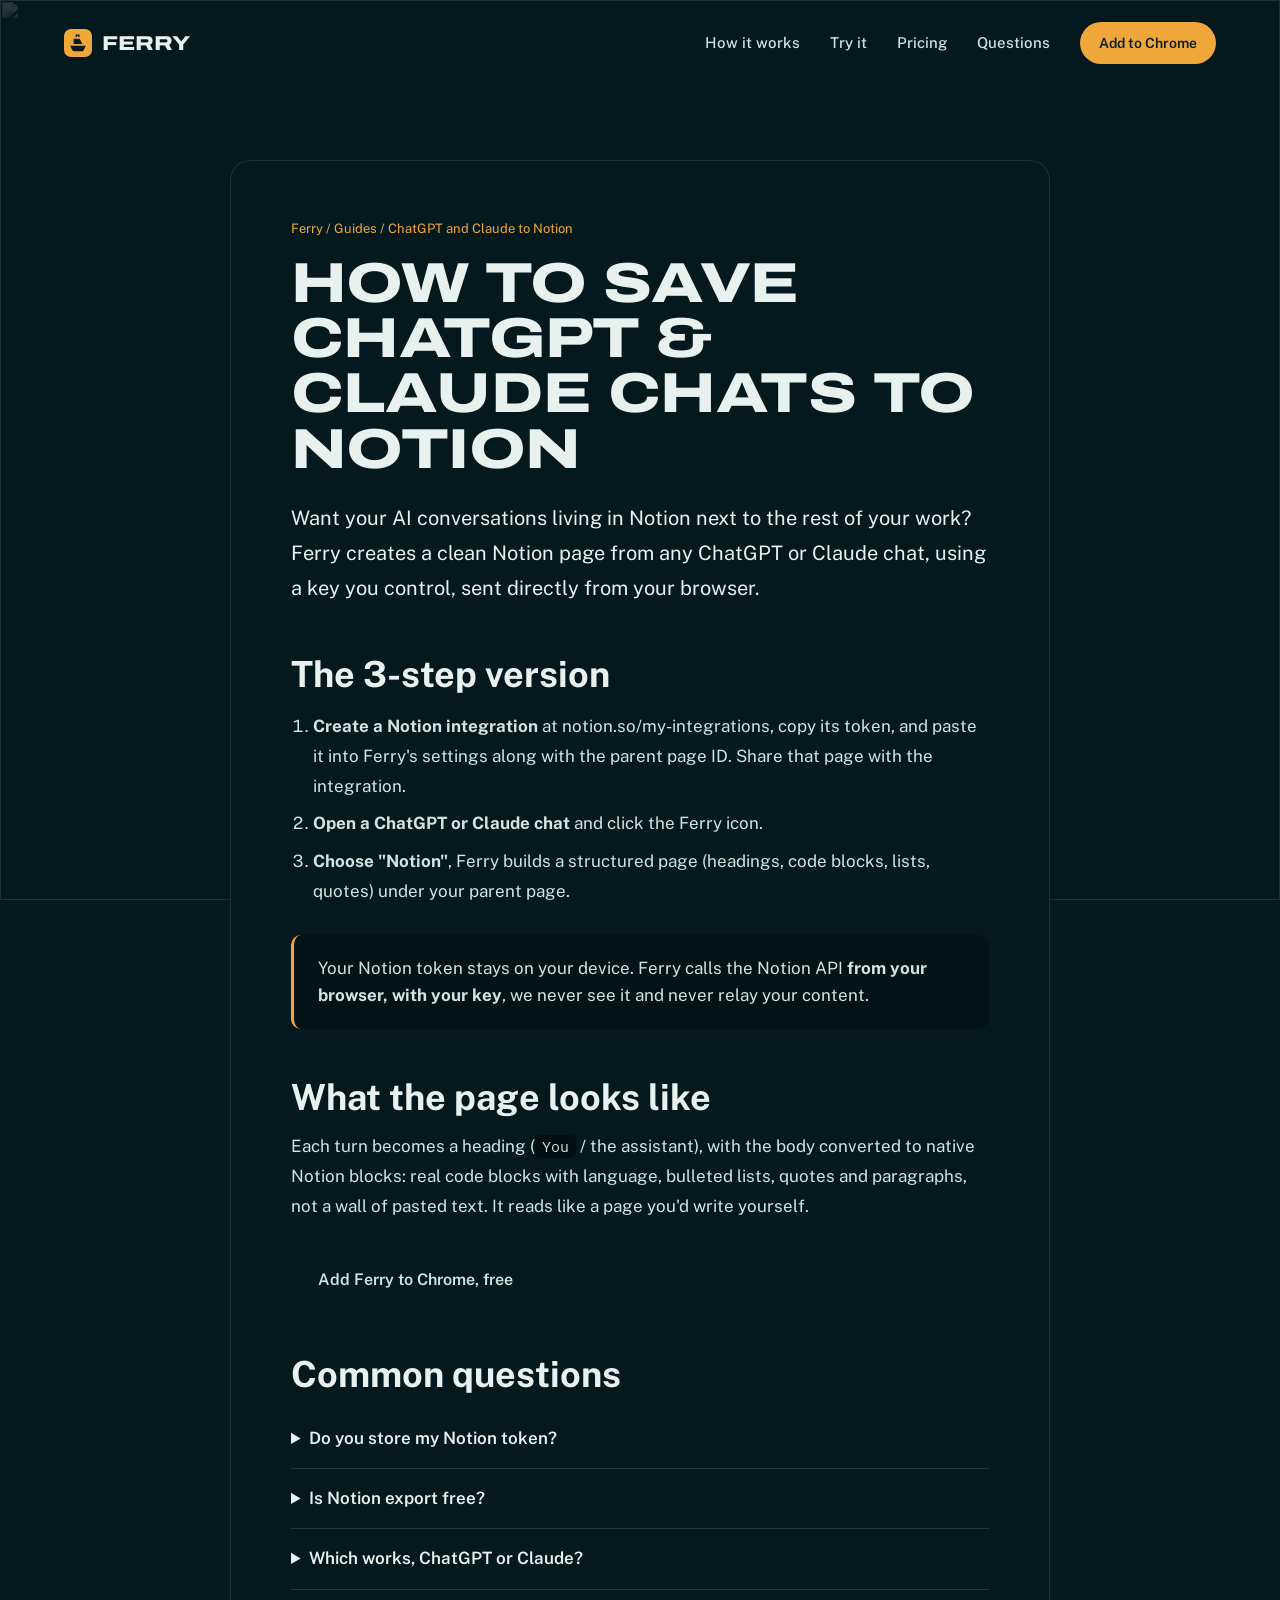
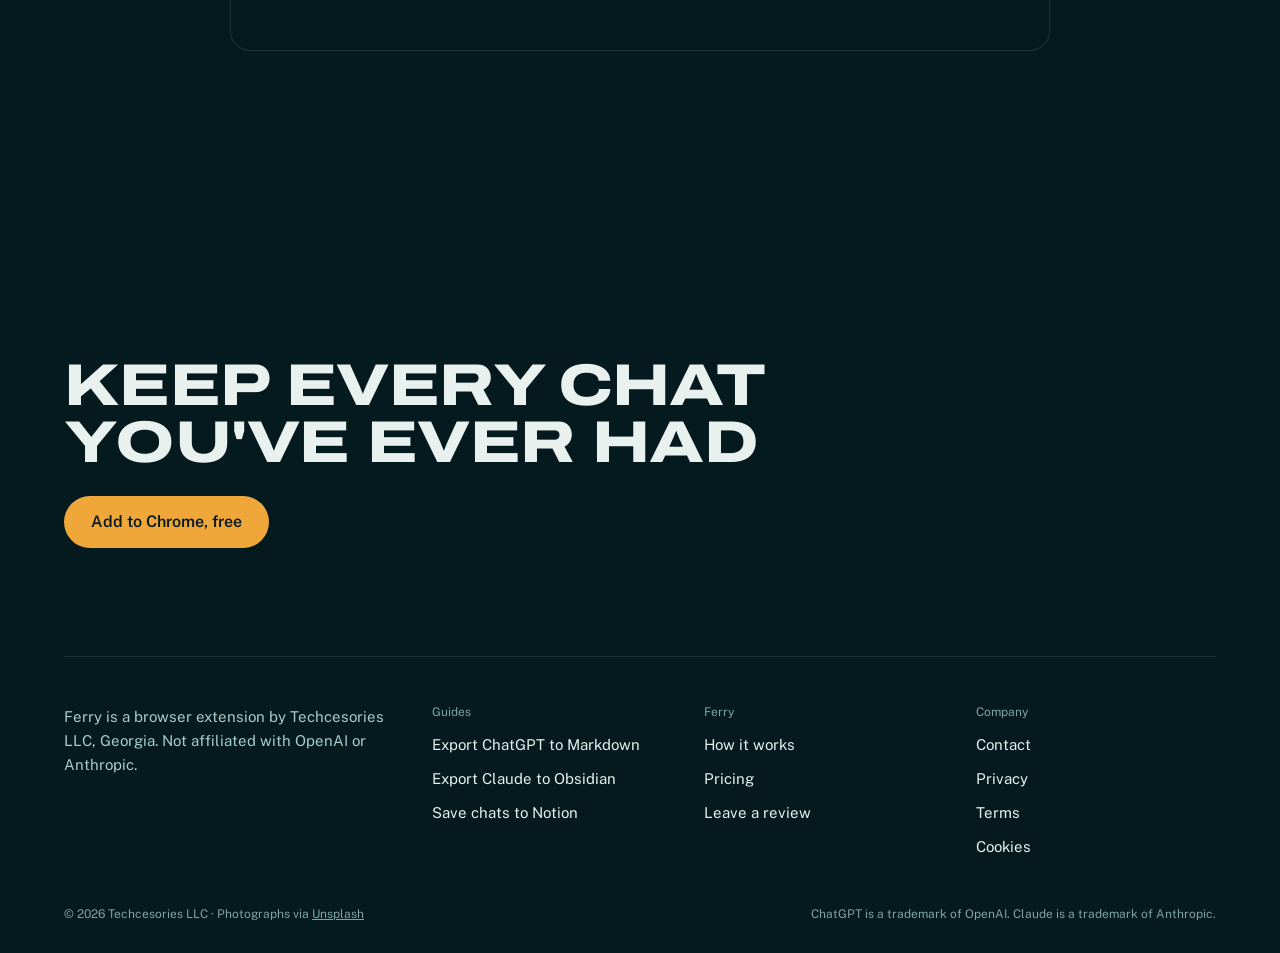
==== commit aeb07119: "Less generic type: Archivo Expanded, Public Sans, IBM Plex Mono for code only Drops the italic serif" ====
--- a/chatgpt-claude-to-notion/index.html
+++ b/chatgpt-claude-to-notion/index.html
@@ -21,7 +21,7 @@
 <link rel="preconnect" href="https://fonts.googleapis.com" />
 <link rel="preconnect" href="https://fonts.gstatic.com" crossorigin />
 <link rel="preconnect" href="https://images.unsplash.com" />
-<link href="https://fonts.googleapis.com/css2?family=Big+Shoulders+Display:wght@800&family=Instrument+Serif:ital@0;1&family=Hanken+Grotesk:wght@400;500;600&family=Space+Mono:wght@400;700&display=swap" rel="stylesheet" />
+<link href="https://fonts.googleapis.com/css2?family=Archivo:wdth,wght@125,800&family=Public+Sans:wght@400;500;600;700&family=IBM+Plex+Mono:wght@400;600&display=swap" rel="stylesheet" />
 <link rel="stylesheet" href="/site.css" />
 </head><body>
 <a class="skip" href="#top">Skip to content</a>
@@ -61,7 +61,7 @@
 <footer class="foot">
     <div class="wrap">
     <div class="foot__close">
-      <h2 class="mega">Keep every chat you've <span class="serif">ever</span> had</h2>
+      <h2 class="mega">Keep every chat you've ever had</h2>
       <a class="btn btn--beacon" href="https://chromewebstore.google.com/detail/jccpfaknkdpnekdhgchkildnmphgmgao" data-goatcounter-click="cta-close" target="_blank" rel="noopener">Add to Chrome, free</a>
     </div>
     <div class="foot__row">
--- a/site.css
+++ b/site.css
@@ -2,10 +2,10 @@
 :root{
   --abyss:#07232a;--deep:#051a1f;--hull:#123e45;--chart:#1f5b62;
   --foam:#a7cdc8;--foam-dim:#7fa3a1;--beacon:#f0a73a;--ink:#0a1c1f;--ok:#86d6ab;--paper:#f2ecdd;
-  --mega:"Big Shoulders Display",Impact,"Arial Narrow",sans-serif;
-  --disp:"Instrument Serif",Georgia,serif;
-  --body:"Hanken Grotesk",system-ui,-apple-system,sans-serif;
-  --mono:"Space Mono",ui-monospace,Menlo,monospace;
+  --mega:"Archivo","Arial Black",sans-serif;
+  --disp:"Public Sans",system-ui,sans-serif;
+  --body:"Public Sans",system-ui,-apple-system,sans-serif;
+  --mono:"IBM Plex Mono",ui-monospace,Menlo,monospace;
   --gut:clamp(20px,5vw,80px);
   --ease:cubic-bezier(.22,.7,.15,1);
 }
@@ -18,8 +18,8 @@
 .wrap{width:min(100% - 2*var(--gut),1280px);margin:0 auto}
 .skip{position:absolute;left:-9999px}.skip:focus{left:16px;top:12px;z-index:100;background:var(--beacon);color:var(--ink);padding:10px 14px;border-radius:8px}
 :focus-visible{outline:2px solid var(--beacon);outline-offset:3px}
-.mono{font-family:var(--mono)}
-.serif{font-family:var(--disp);font-style:italic;font-weight:400;letter-spacing:0;text-transform:none}
+.mono{font-family:var(--body)}
+.serif{font:inherit;color:inherit}
 
 /* photographs: full-bleed layers with a slow drift */
 .photo{position:absolute;inset:0;overflow:hidden;z-index:0}
@@ -35,7 +35,7 @@
 .top{position:fixed;inset:0 0 auto;z-index:40;padding:22px 0;transition:background .4s,padding .4s}
 .top.is-scrolled{background:rgba(5,26,31,.9);padding:12px 0;box-shadow:0 1px 0 rgba(167,205,200,.1)}
 .top .wrap{display:flex;align-items:center;justify-content:space-between;gap:20px}
-.brand{display:flex;align-items:center;gap:10px;text-decoration:none;font-family:var(--mega);font-weight:800;font-size:26px;letter-spacing:.03em;text-transform:uppercase}
+.brand{display:flex;align-items:center;gap:10px;text-decoration:none;font-family:var(--mega);font-weight:800;font-stretch:125%;font-size:20px;letter-spacing:0;text-transform:uppercase}
 .brand svg{width:28px;height:28px}
 .top nav{display:flex;align-items:center;gap:30px;font-size:15px;font-weight:500}
 .top nav a:not(.btn){text-decoration:none;color:#cfe2de;transition:color .2s}
@@ -56,13 +56,13 @@
 /* hero */
 .hero{position:relative;min-height:100svh;display:flex;align-items:flex-end;padding:140px 0 9vh;overflow:hidden}
 .hero .wrap{position:relative;z-index:1}
-.hero h1{font-family:var(--mega);font-weight:800;text-transform:uppercase;line-height:.88;letter-spacing:.005em;margin:0;
-  font-size:min(9.4vw,15vh,150px);max-width:9.5em}
+.hero h1{font-family:var(--mega);font-weight:800;font-stretch:125%;text-transform:uppercase;line-height:.95;letter-spacing:-.01em;margin:0;
+  font-size:min(6vw,11vh,96px);max-width:8.6em}
 .hero h1 .serif{font-size:.62em;color:var(--beacon);text-transform:none}
 .hero__lead{font-size:clamp(18px,1.45vw,21px);color:#d6e7e3;max-width:33em;margin:28px 0 0}
 .hero__cta{display:flex;gap:12px;flex-wrap:wrap;margin-top:36px}
-.hero__fine{display:block;margin-top:18px;font:12.5px var(--mono);color:var(--foam)}
-.hero__coords{position:absolute;right:var(--gut);bottom:9vh;z-index:1;font:12px/1.8 var(--mono);color:rgba(233,241,239,.7);text-align:right}
+.hero__fine{display:block;margin-top:18px;font:12.5px var(--body);color:var(--foam)}
+.hero__coords{position:absolute;right:var(--gut);bottom:9vh;z-index:1;font:12px/1.8 var(--body);color:rgba(233,241,239,.7);text-align:right}
 .hero__coords b{color:var(--beacon);font-weight:400}
 
 /* entrance: one quiet rise, staggered */
@@ -73,8 +73,8 @@
 /* sections */
 .sec{position:relative;padding:18vh 0;overflow:hidden}
 .sec > .wrap{position:relative;z-index:1}
-.kick{font:13px var(--mono);color:var(--beacon);margin:0 0 20px}
-h2.mega,.mega{font-family:var(--mega);font-weight:800;text-transform:uppercase;line-height:.9;letter-spacing:.005em;margin:0;font-size:clamp(46px,6.4vw,104px)}
+.kick{font:600 14px var(--body);color:var(--beacon);margin:0 0 18px}
+h2.mega,.mega{font-family:var(--mega);font-weight:800;font-stretch:125%;text-transform:uppercase;line-height:.98;letter-spacing:-.01em;margin:0;font-size:clamp(34px,4.6vw,72px);max-width:16em}
 .mega .serif{color:var(--beacon);font-size:.7em}
 .lede{font-size:clamp(17px,1.35vw,20px);color:#cfe2de;max-width:34em;margin:24px 0 0}
 .glass{background:rgba(5,26,31,.78);border:1px solid rgba(167,205,200,.14);border-radius:20px;backdrop-filter:blur(10px);-webkit-backdrop-filter:blur(10px)}
@@ -84,10 +84,10 @@
 /* departures board */
 .board{padding:28px 30px;margin-top:56px;max-width:980px}
 .board__head{display:flex;justify-content:space-between;align-items:baseline;gap:16px;margin-bottom:16px}
-.board__head h3{font-family:var(--mega);font-weight:800;text-transform:uppercase;font-size:34px;margin:0;letter-spacing:.03em}
-.board__head span{font:12.5px var(--mono);color:var(--foam)}
+.board__head h3{font-family:var(--mega);font-weight:800;text-transform:uppercase;font-size:24px;margin:0;letter-spacing:0;font-stretch:125%}
+.board__head span{font:12.5px var(--body);color:var(--foam)}
 .board__cols,.board__row{display:grid;grid-template-columns:1.1fr 1.25fr 1fr .5fr;gap:16px;align-items:center}
-.board__cols{font:12px var(--mono);color:var(--foam-dim);padding-bottom:10px;border-bottom:1px solid rgba(167,205,200,.14)}
+.board__cols{font:12px var(--body);color:var(--foam-dim);padding-bottom:10px;border-bottom:1px solid rgba(167,205,200,.14)}
 .board__row{padding:12px 0;border-bottom:1px solid rgba(167,205,200,.07)}
 .board__row:last-child{border-bottom:0}
 .board__row .mono{font-size:13px;color:#cfe2de}
@@ -97,7 +97,7 @@
 .flap::after{content:"";position:absolute;left:0;right:0;top:50%;height:1px;background:rgba(0,0,0,.7)}
 .flap.go{animation:flip .1s linear}
 @keyframes flip{50%{transform:perspective(200px) rotateX(-70deg)}}
-.status{font:13px var(--mono);color:var(--ok)}
+.status{font:13px var(--body);color:var(--ok)}
 .status--b{color:var(--beacon)}
 
 /* the crossing */
@@ -106,9 +106,9 @@
 .crossing__stage .photo img{transform:scale(var(--z,1.15))}
 .crossing__inner{position:relative;z-index:1;width:min(100% - 2*var(--gut),1280px);margin:0 auto;display:grid;grid-template-columns:1fr 1fr;gap:28px;align-items:center}
 .crossing__head{grid-column:1/-1;display:flex;justify-content:space-between;align-items:end;gap:24px;margin-bottom:8px}
-.crossing__step{font:13px/1.6 var(--mono);color:#e9f1ef;max-width:30em;text-align:right;margin:0;min-height:3.2em}
+.crossing__step{font:13px/1.6 var(--body);color:#e9f1ef;max-width:30em;text-align:right;margin:0;min-height:3.2em}
 .card{padding:24px;min-height:46vh;display:flex;flex-direction:column}
-.card__label{font:12px var(--mono);color:var(--foam-dim);margin-bottom:14px}
+.card__label{font:12px var(--body);color:var(--foam-dim);margin-bottom:14px}
 .bubble{background:rgba(167,205,200,.13);border-radius:14px 14px 4px 14px;padding:10px 14px;font-size:14.5px;align-self:flex-end;max-width:90%}
 .reply{margin-top:14px;font-size:14.5px;color:#d6e7e3}
 .reply pre{background:rgba(0,0,0,.35);border-radius:10px;padding:10px 12px;font:12.5px/1.6 var(--mono);color:#d6e7e3;overflow:hidden;margin:10px 0}
@@ -124,7 +124,7 @@
 .route{grid-column:1/-1;position:relative;height:2px;background:rgba(233,241,239,.22);margin-top:22px;border-radius:2px}
 .route i{position:absolute;left:0;top:0;height:2px;background:var(--beacon);width:var(--p,0%)}
 .route b{position:absolute;top:50%;left:var(--p,0%);width:12px;height:12px;margin:-6px 0 0 -6px;border-radius:50%;background:var(--beacon);box-shadow:0 0 0 5px rgba(240,167,58,.22)}
-.route span{position:absolute;top:12px;font:11px var(--mono);color:var(--foam)}
+.route span{position:absolute;top:12px;font:11px var(--body);color:var(--foam)}
 .route span:last-of-type{right:0}
 
 /* try it */
@@ -133,7 +133,7 @@
 .tab{font:600 15px/1 var(--body);padding:13px 18px;border-radius:999px;border:1px solid rgba(167,205,200,.3);background:transparent;color:#e9f1ef;cursor:pointer;transition:all .25s}
 .tab:hover{border-color:#fff}
 .tab[aria-selected="true"]{background:var(--paper);border-color:var(--paper);color:var(--ink)}
-.tab .pro{font:700 10px var(--mono);margin-left:6px;color:var(--beacon)}
+.tab .pro{font:700 10px var(--body);margin-left:6px;color:var(--beacon)}
 .tab[aria-selected="true"] .pro{color:#a86a10}
 .out{overflow:hidden}
 .out__bar{display:flex;align-items:center;gap:8px;padding:14px 18px;border-bottom:1px solid rgba(167,205,200,.12);font:12.5px var(--mono);color:var(--foam)}
@@ -149,11 +149,11 @@
 .history__pic img{width:100%;height:110%;object-fit:cover;transform:translate3d(0,var(--py,0px),0)}
 .history__badge{position:absolute;left:20px;bottom:20px;right:20px;padding:18px 20px;font:13px/1.8 var(--mono);color:#d6e7e3}
 .history__badge b{color:#fff}
-.odo{display:flex;align-items:baseline;gap:.03em;font-family:var(--mega);font-weight:800;font-size:clamp(96px,11vw,180px);line-height:1;color:var(--beacon);margin:30px 0 0}
+.odo{display:flex;align-items:baseline;gap:.03em;font-family:var(--mega);font-weight:800;font-stretch:125%;font-size:clamp(80px,9vw,150px);line-height:1;color:var(--beacon);margin:30px 0 0}
 .odo__d{height:1em;overflow:hidden;display:inline-block}
 .odo__d > span{display:block;transition:transform 2.6s var(--ease)}
 .odo__d b{display:block;height:1em;line-height:1em;font-weight:800}
-.odo small{font-family:var(--disp);font-style:italic;font-size:.24em;color:#e9f1ef;line-height:1.1;margin-left:.3em}
+.odo small{font-family:var(--body);font-weight:600;font-size:.17em;font-stretch:100%;color:#e9f1ef;line-height:1.1;margin-left:.3em}
 .perks{display:flex;flex-wrap:wrap;gap:10px;margin-top:30px}
 .perks span{font-size:15px;padding:9px 15px;border:1px solid rgba(167,205,200,.25);border-radius:999px;color:#d6e7e3}
 
@@ -161,15 +161,15 @@
 .ports{display:grid;grid-template-columns:repeat(3,1fr);gap:16px;margin-top:56px}
 .port{padding:26px 26px 30px;transition:border-color .3s,transform .3s var(--ease)}
 .port:hover{border-color:rgba(240,167,58,.6);transform:translateY(-3px)}
-.port__k{font:12px var(--mono);color:var(--foam-dim)}
-.port h3{font-family:var(--mega);font-weight:800;text-transform:uppercase;font-size:34px;letter-spacing:.03em;margin:8px 0 8px;line-height:1}
-.port h3 em{font:700 10px var(--mono);font-style:normal;color:var(--beacon);vertical-align:8px;margin-left:6px}
+.port__k{font:12px var(--body);color:var(--foam-dim)}
+.port h3{font-family:var(--mega);font-weight:800;font-stretch:125%;text-transform:uppercase;font-size:24px;letter-spacing:0;margin:8px 0 8px;line-height:1}
+.port h3 em{font:700 10px var(--body);font-style:normal;color:var(--beacon);vertical-align:8px;margin-left:6px}
 .port p{margin:0;color:#cfe2de;font-size:15.5px}
 
 /* privacy */
 .facts{display:grid;grid-template-columns:repeat(4,1fr);gap:16px;margin-top:56px}
 .facts div{padding:24px}
-.facts b{display:block;font-family:var(--mega);font-weight:800;text-transform:uppercase;font-size:26px;letter-spacing:.03em;margin-bottom:8px;color:var(--beacon)}
+.facts b{display:block;font-family:var(--mega);font-weight:800;font-stretch:125%;text-transform:uppercase;font-size:18px;letter-spacing:0;margin-bottom:8px;color:var(--beacon)}
 .facts p{margin:0;font-size:15px;color:#d6e7e3}
 .facts a{color:var(--beacon)}
 
@@ -183,25 +183,25 @@
 .pass__stub{padding:32px 20px;border-left:2px dashed rgba(10,28,31,.3);position:relative;display:flex;flex-direction:column;justify-content:space-between;gap:16px}
 .pass__stub::before,.pass__stub::after{content:"";position:absolute;left:-14px;width:26px;height:26px;border-radius:50%;background:var(--deep)}
 .pass__stub::before{top:-13px}.pass__stub::after{bottom:-13px}
-.pass__route{font:700 11.5px var(--mono);letter-spacing:.05em;opacity:.65}
-.pass__name{font-family:var(--mega);font-weight:800;text-transform:uppercase;font-size:clamp(56px,5.5vw,88px);line-height:.85;margin:12px 0 6px}
-.pass__price{font-family:var(--mega);font-weight:800;font-size:42px;line-height:1}
+.pass__route{font:700 11.5px var(--body);letter-spacing:.05em;opacity:.65}
+.pass__name{font-family:var(--mega);font-weight:800;font-stretch:125%;text-transform:uppercase;font-size:clamp(44px,4.4vw,68px);line-height:.85;margin:12px 0 6px}
+.pass__price{font-family:var(--mega);font-weight:800;font-size:34px;line-height:1}
 .pass__price small{font:500 15px var(--body);opacity:.75}
 .pass ul{list-style:none;margin:22px 0 26px;padding:0;display:grid;gap:8px;font-size:15.5px}
 .pass li{display:flex;gap:10px}
 .pass li::before{content:"";flex:0 0 auto;width:12px;height:7px;margin-top:7px;border-left:2px solid currentColor;border-bottom:2px solid currentColor;transform:rotate(-45deg)}
 .fares{display:grid;grid-template-columns:repeat(4,auto);gap:8px;margin-top:18px;justify-content:start}
-.fares span{font:12px var(--mono);border:1px solid rgba(10,28,31,.3);border-radius:8px;padding:7px 10px;text-align:center}
+.fares span{font:12px var(--body);border:1px solid rgba(10,28,31,.3);border-radius:8px;padding:7px 10px;text-align:center}
 .fares b{display:block;font-size:15px}
 .fares .best{background:var(--ink);color:var(--beacon);border-color:var(--ink)}
 .barcode{height:64px;background:repeating-linear-gradient(90deg,var(--ink) 0 2px,transparent 2px 4px,var(--ink) 4px 7px,transparent 7px 9px,var(--ink) 9px 10px,transparent 10px 13px);opacity:.8}
-.pass__stub .big{font-family:var(--mega);font-weight:800;font-size:42px;line-height:.9}
+.pass__stub .big{font-family:var(--mega);font-weight:800;font-stretch:125%;font-size:26px;line-height:.9}
 .pass__note{font-size:13.5px;margin:16px 0 0;opacity:.8}
 
 /* faq */
 .faq{display:grid;grid-template-columns:repeat(2,1fr);gap:0 64px;margin-top:48px}
 .faq div{padding:28px 0;border-top:1px solid rgba(167,205,200,.16)}
-.faq h3{font-family:var(--disp);font-weight:400;font-size:28px;line-height:1.2;margin:0 0 10px}
+.faq h3{font-family:var(--body);font-weight:600;font-size:21px;line-height:1.3;margin:0 0 10px}
 .faq p{margin:0;color:#cfe2de}
 .faq a{color:var(--beacon)}
 
@@ -211,10 +211,10 @@
 .foot__close{display:flex;justify-content:space-between;align-items:end;gap:24px;flex-wrap:wrap;padding-bottom:12vh}
 .foot__row{display:grid;grid-template-columns:1.4fr 1fr 1fr 1fr;gap:32px;padding-top:48px;border-top:1px solid rgba(167,205,200,.14);font-size:15px}
 .foot__about{margin:0;color:var(--foam);max-width:22em}
-.foot__row h3{font:400 12px var(--mono);color:var(--foam-dim);margin:0 0 14px}
+.foot__row h3{font:400 12px var(--body);color:var(--foam-dim);margin:0 0 14px}
 .foot__row ul{list-style:none;margin:0;padding:0;display:grid;gap:10px}
 .foot__row a{text-decoration:none;color:#e3f0ec}.foot__row a:hover{color:var(--beacon)}
-.foot__legal{display:flex;justify-content:space-between;flex-wrap:wrap;gap:12px;margin-top:48px;font:12px var(--mono);color:var(--foam-dim)}
+.foot__legal{display:flex;justify-content:space-between;flex-wrap:wrap;gap:12px;margin-top:48px;font:12px var(--body);color:var(--foam-dim)}
 .foot__legal a{color:var(--foam-dim)}
 
 /* article pages */
@@ -224,15 +224,15 @@
 .article{position:relative;padding:160px 0 14vh}
 .article .wrap{max-width:820px}
 .article .sheet{padding:clamp(28px,5vw,60px)}
-.article h1{font-family:var(--mega);font-weight:800;text-transform:uppercase;line-height:.9;font-size:clamp(48px,6.4vw,92px);margin:0 0 24px}
-.article h2{font-family:var(--disp);font-weight:400;font-size:clamp(28px,3vw,36px);line-height:1.15;margin:48px 0 14px}
+.article h1{font-family:var(--mega);font-weight:800;font-stretch:125%;text-transform:uppercase;line-height:.98;letter-spacing:-.01em;font-size:clamp(34px,4.4vw,60px);margin:0 0 24px}
+.article h2{font-family:var(--body);font-weight:700;font-size:clamp(28px,3vw,36px);line-height:1.15;margin:48px 0 14px}
 .article h3{font-size:19px;margin:28px 0 8px}
 .article p,.article li{font-size:17px;line-height:1.75;color:#d3e4e0}
 .article p{margin:0 0 16px}
 .article ol,.article ul{padding-left:22px}
 .article li{margin:8px 0}
 .article .lead{font-size:20px;color:#e9f1ef}
-.article .crumb{font:13px var(--mono);color:var(--beacon);margin:0 0 20px}
+.article .crumb{font:13px var(--body);color:var(--beacon);margin:0 0 20px}
 .article .crumb a{color:var(--foam);text-decoration:none}
 .article a:not(.btn){color:var(--beacon)}
 .article code{font-family:var(--mono);font-size:.86em;background:rgba(0,0,0,.4);padding:2px 7px;border-radius:5px}
@@ -255,7 +255,7 @@
 @media (max-width:820px){
   .top nav a:not(.btn){display:none}
   .hero__coords{display:none}
-  .hero h1{font-size:min(15vw,13vh)}
+  .hero h1{font-size:min(10vw,9vh)}
   .board{padding:20px}
   .board__cols{display:none}
   .board__row{grid-template-columns:1fr 1fr;row-gap:8px}
@@ -286,3 +286,8 @@
   *,*::before,*::after{animation:none!important;transition:none!important}
   .enter,.rv{opacity:1;transform:none}
 }
+/* hero photo sits right so the ship clears the headline */
+.photo--hero{left:34%}
+.photo--hero::before{content:"";position:absolute;inset:0 auto 0 0;width:30%;z-index:1;background:linear-gradient(90deg,var(--deep),rgba(5,26,31,0))}
+@media (max-width:820px){.photo--hero{left:0}.photo--hero::before{display:none}}
+.foot .shade-bottom::after{background:linear-gradient(0deg,rgba(5,26,31,1) 0%,rgba(5,26,31,.88) 45%,rgba(5,26,31,.6) 100%)}
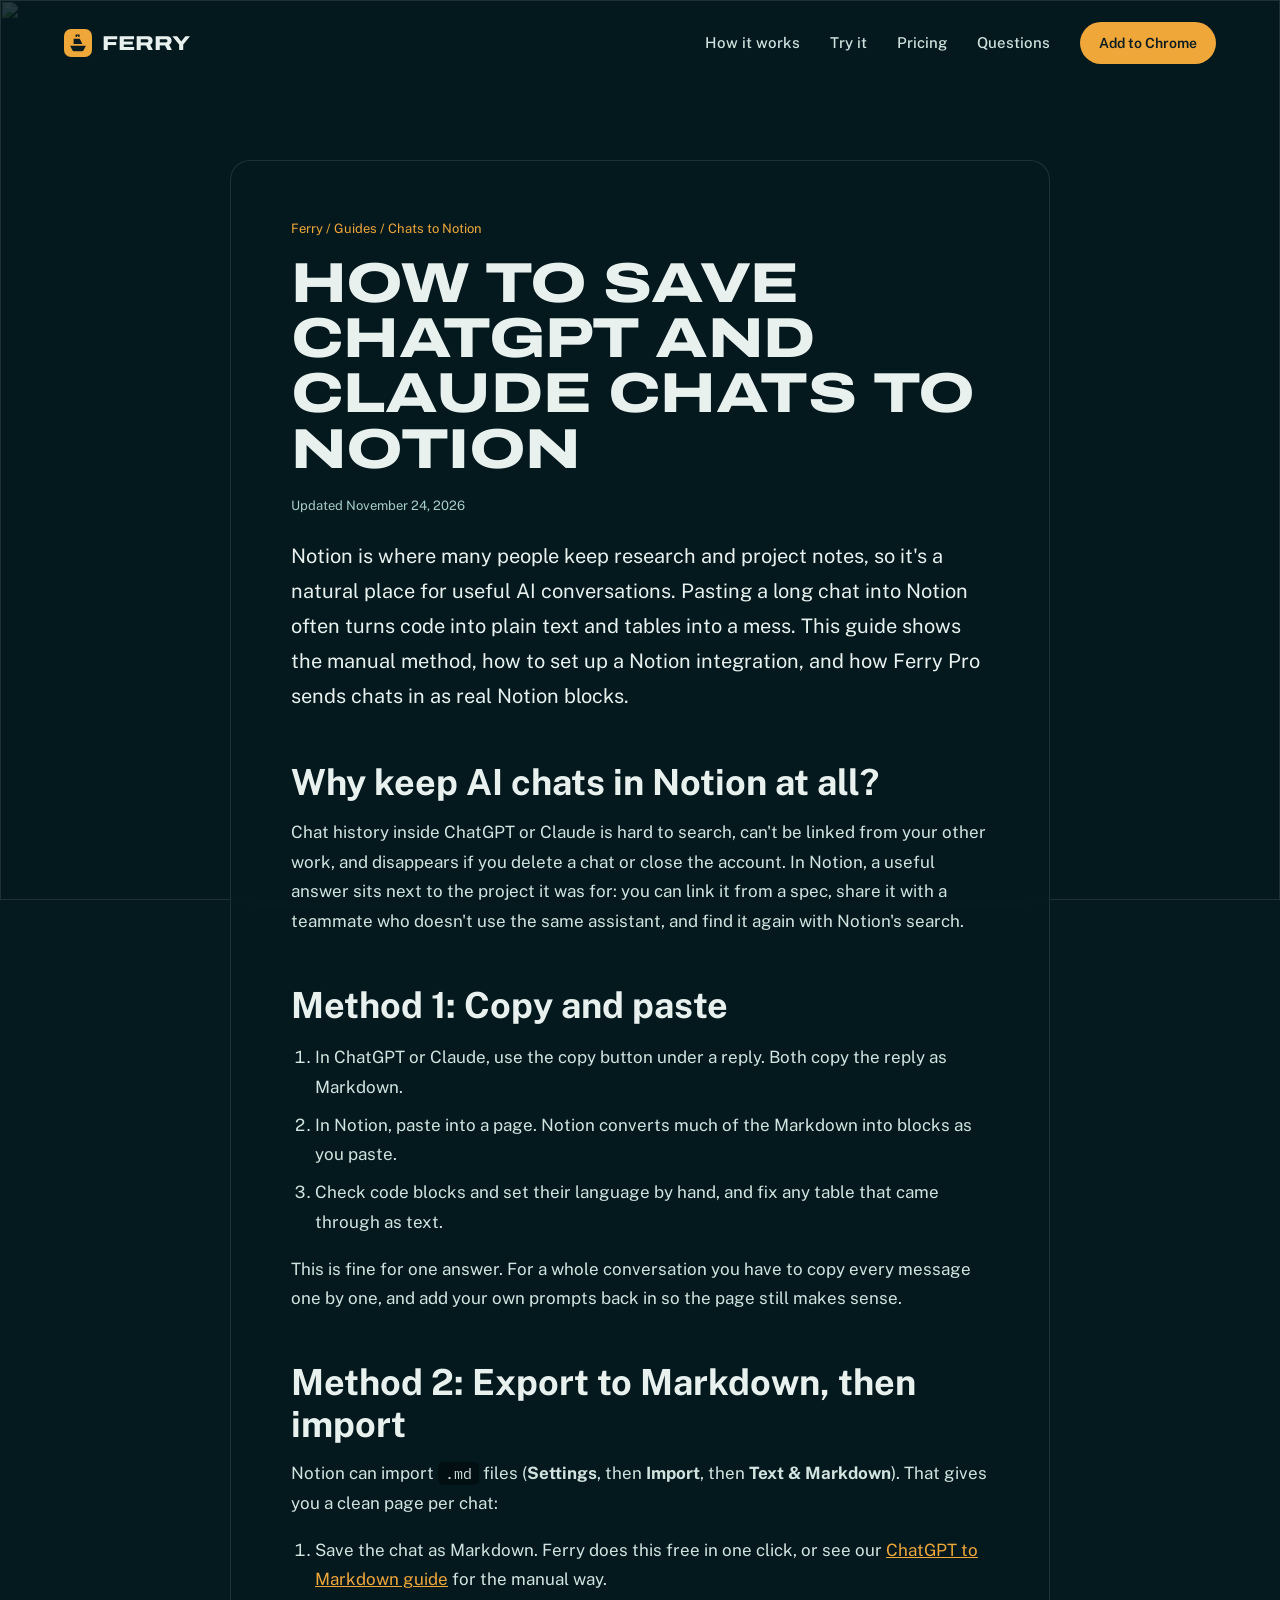
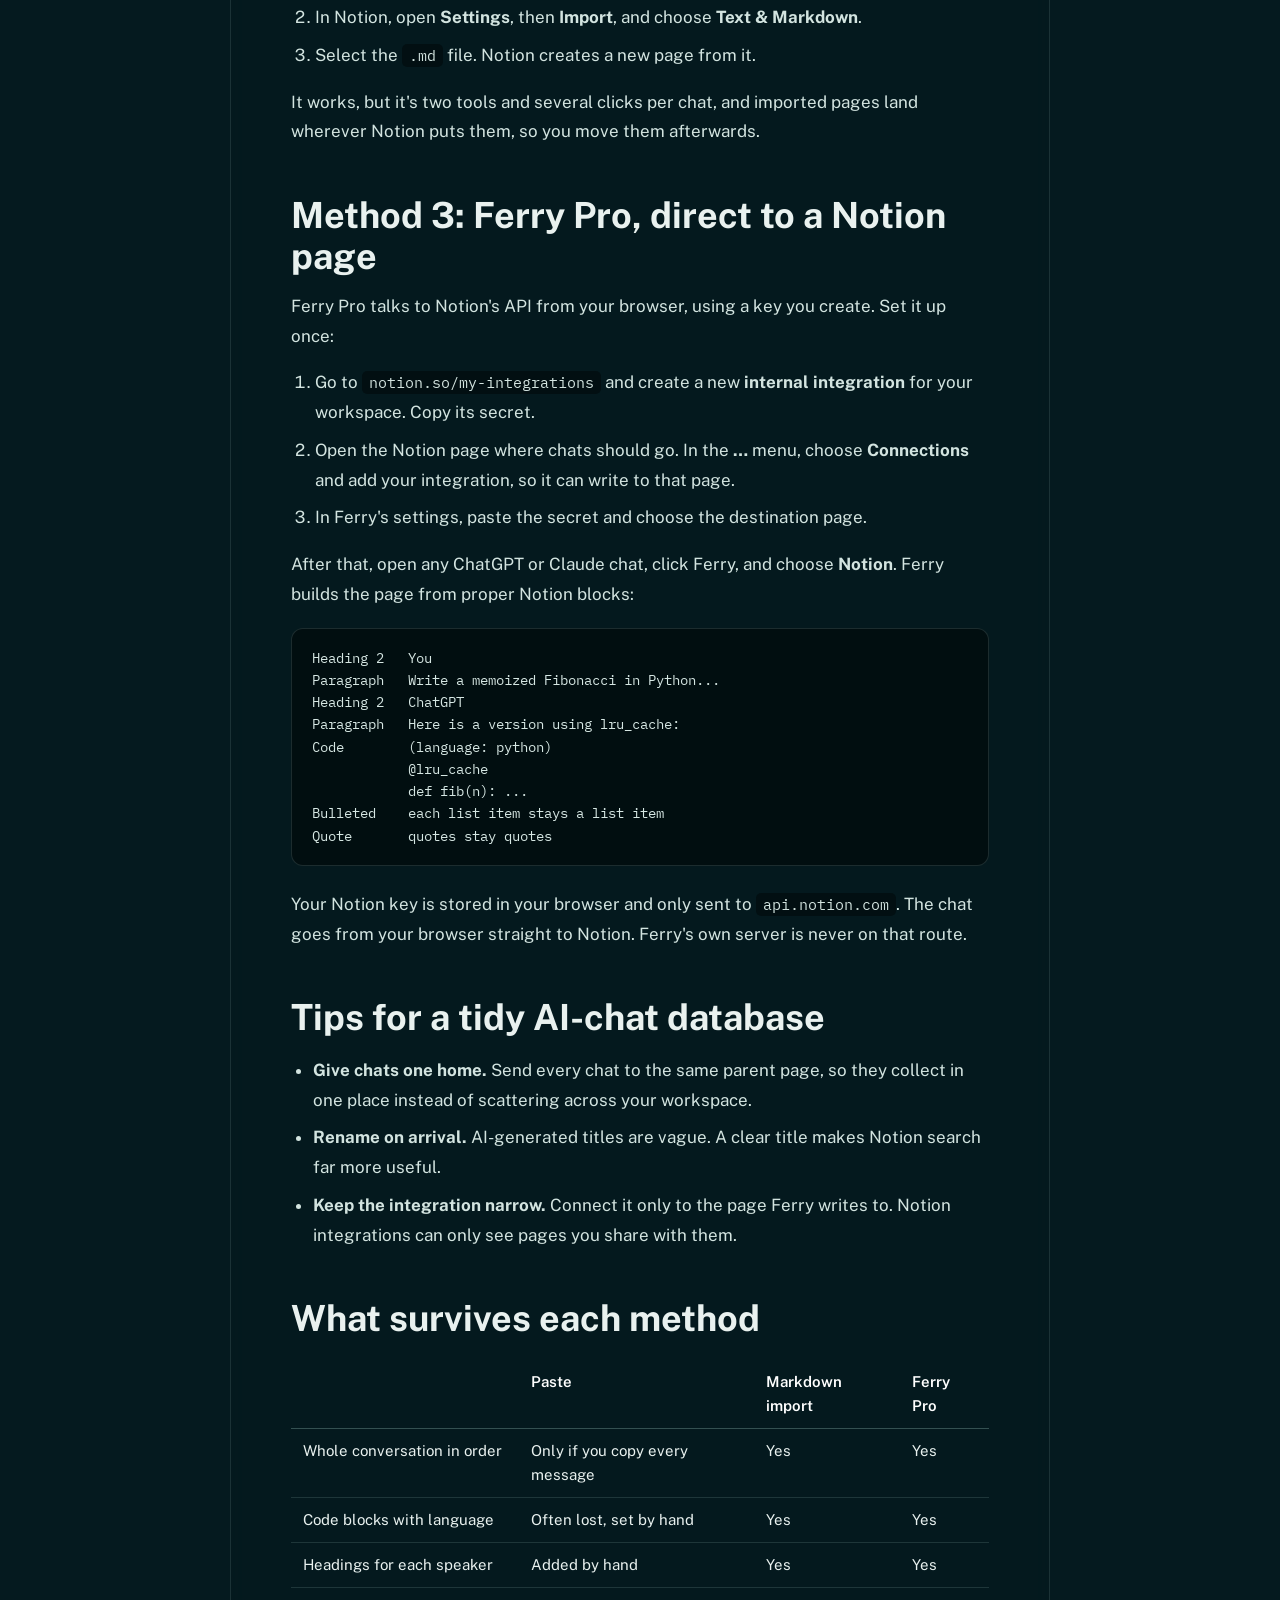
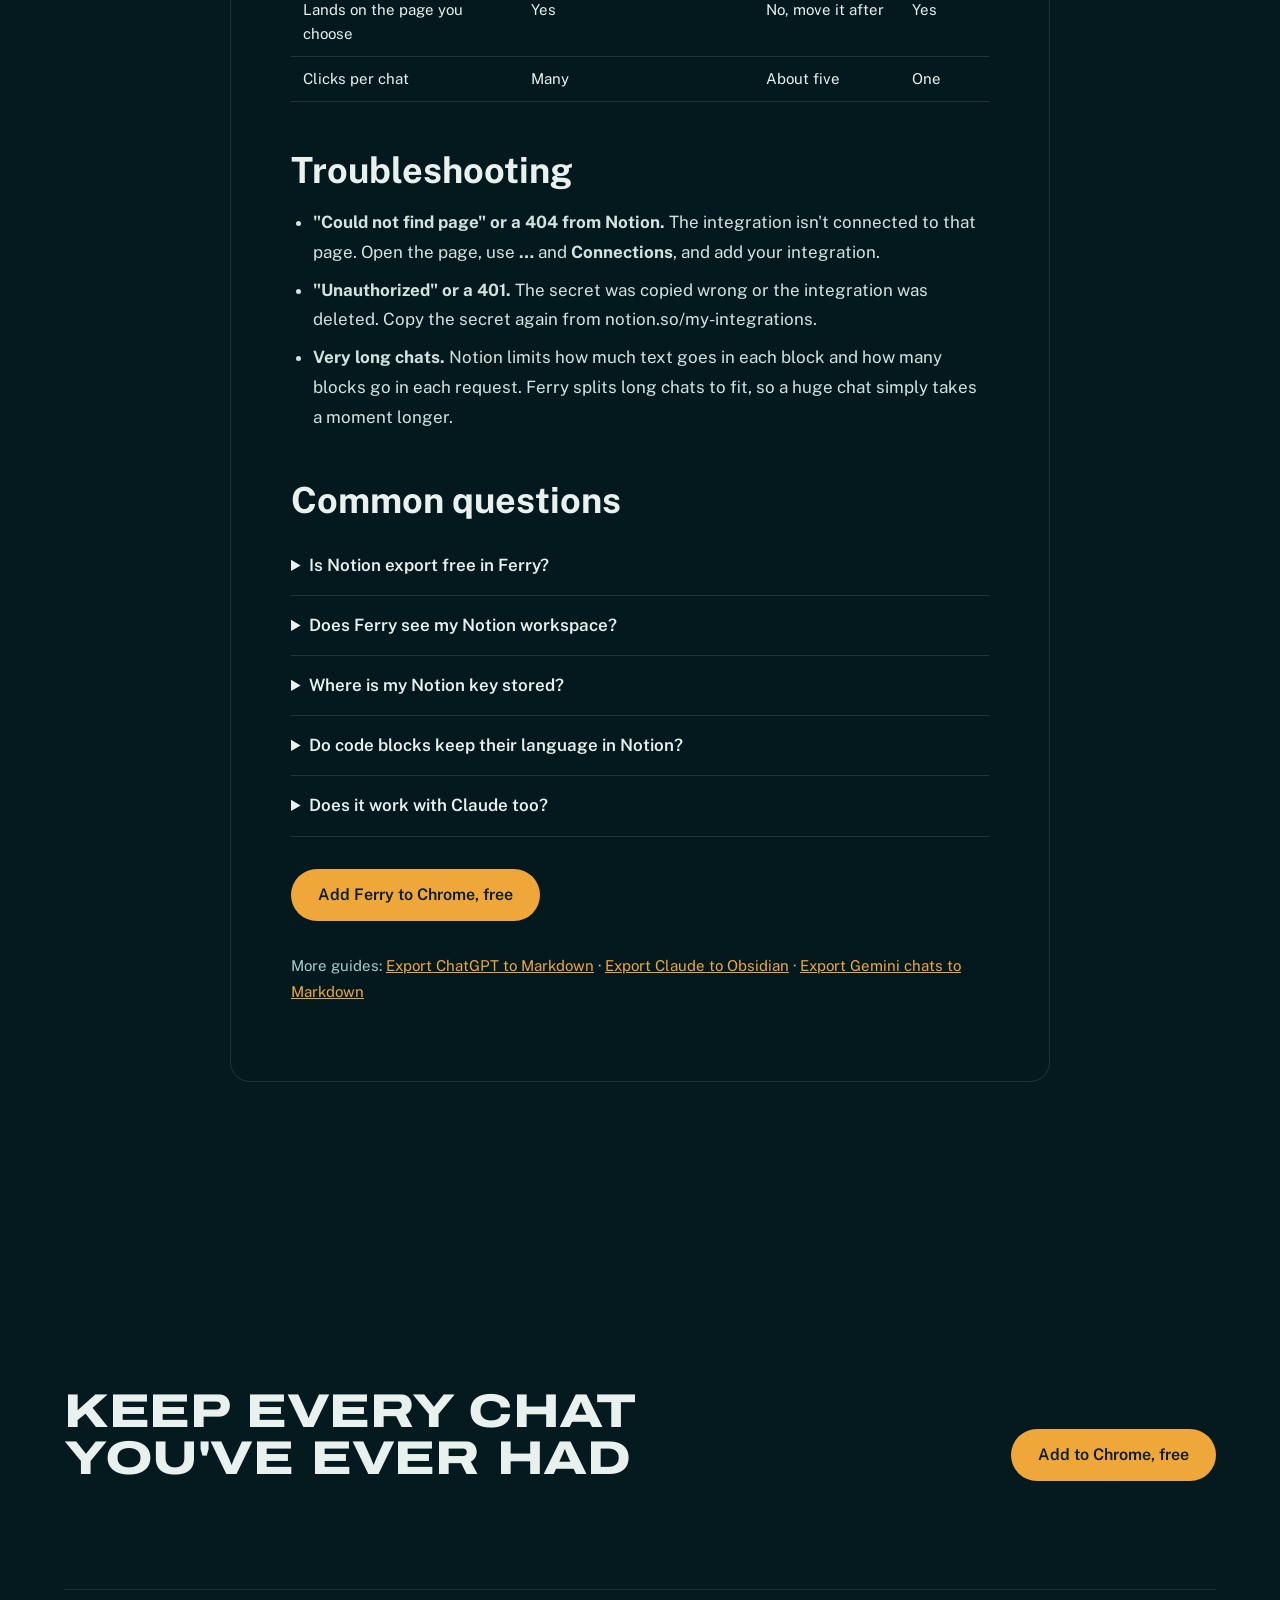
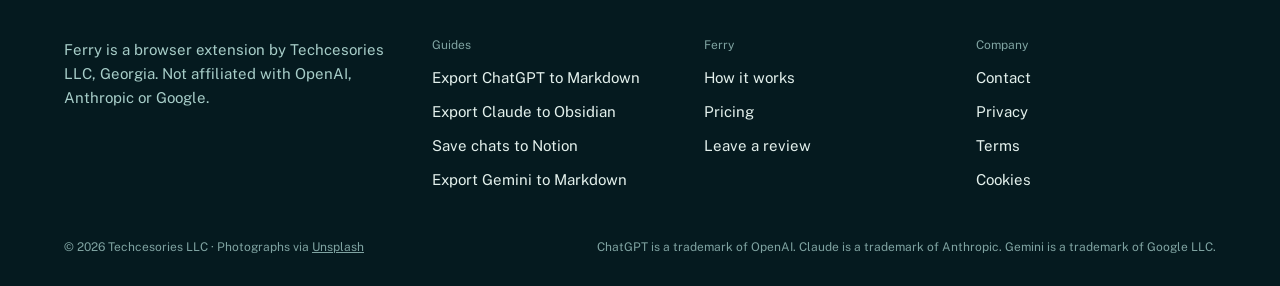
==== commit bb89cd28: "0.10.0 site: Gemini support, honest storage/privacy claims, permissions, switching pitch, Gemini gui" ====
--- a/chatgpt-claude-to-notion/index.html
+++ b/chatgpt-claude-to-notion/index.html
@@ -1,22 +1,24 @@
 <!doctype html><html lang="en"><head><meta charset="utf-8"><meta name="viewport" content="width=device-width, initial-scale=1">
-<title>How to Save ChatGPT & Claude Chats to Notion (2026) | Ferry</title>
+<title>How to Save ChatGPT and Claude Chats to Notion (2026) | Ferry</title>
+<meta name="description" content="Three ways to get ChatGPT and Claude conversations into Notion: paste, Markdown import, or direct to a page as real Notion blocks with Ferry Pro." />
 <link rel="canonical" href="https://ferry.techcesories.com/chatgpt-claude-to-notion/" />
 <meta name="theme-color" content="#051a1f" />
 <meta property="og:type" content="article" />
 <meta property="og:site_name" content="Ferry" />
-<meta property="og:title" content="How to Save ChatGPT &amp; Claude Chats to Notion (2026) | Ferry" />
-<meta property="og:description" content="Send ChatGPT and Claude conversations straight into Notion as clean pages, headings, code and lists preserved. Uses your own Notion key, from your browser." />
+<meta property="og:title" content="How to Save ChatGPT and Claude Chats to Notion (2026) | Ferry" />
+<meta property="og:description" content="Three ways to get ChatGPT and Claude conversations into Notion: paste, Markdown import, or direct to a page as real Notion blocks with Ferry Pro." />
 <meta property="og:url" content="https://ferry.techcesories.com/chatgpt-claude-to-notion/" />
 <meta property="og:image" content="https://ferry.techcesories.com/og.png" />
 <meta property="og:image:width" content="1200" />
 <meta property="og:image:height" content="630" />
 <meta property="og:locale" content="en_US" />
 <meta name="twitter:card" content="summary_large_image" />
-<meta name="twitter:title" content="How to Save ChatGPT &amp; Claude Chats to Notion (2026) | Ferry" />
-<meta name="twitter:description" content="Send ChatGPT and Claude conversations straight into Notion as clean pages, headings, code and lists preserved. Uses your own Notion key, from your browser." />
+<meta name="twitter:title" content="How to Save ChatGPT and Claude Chats to Notion (2026) | Ferry" />
+<meta name="twitter:description" content="Three ways to get ChatGPT and Claude conversations into Notion: paste, Markdown import, or direct to a page as real Notion blocks with Ferry Pro." />
 <meta name="twitter:image" content="https://ferry.techcesories.com/og.png" />
-<script type="application/ld+json">{"@context":"https://schema.org","@type":"Article","headline":"How to Save ChatGPT & Claude Chats to Notion (2026) | Ferry","url":"https://ferry.techcesories.com/chatgpt-claude-to-notion/","image":"https://ferry.techcesories.com/og.png","author":{"@context":"https://schema.org","@type":"Organization","name":"Techcesories LLC","url":"https://ferry.techcesories.com/","email":"contactus@techcesories.com"},"publisher":{"@context":"https://schema.org","@type":"Organization","name":"Techcesories LLC","url":"https://ferry.techcesories.com/","email":"contactus@techcesories.com"},"mainEntityOfPage":"https://ferry.techcesories.com/chatgpt-claude-to-notion/","inLanguage":"en"}</script>
-<script type="application/ld+json">{"@context":"https://schema.org","@type":"BreadcrumbList","itemListElement":[{"@type":"ListItem","position":1,"name":"Ferry","item":"https://ferry.techcesories.com/"},{"@type":"ListItem","position":2,"name":"Save chats to Notion","item":"https://ferry.techcesories.com/chatgpt-claude-to-notion/"}]}</script><meta name="description" content="Send ChatGPT and Claude conversations straight into Notion as clean pages, headings, code and lists preserved. Uses your own Notion key, from your browser.">
+<script type="application/ld+json">{"@context": "https://schema.org", "@type": "Article", "headline": "How to save ChatGPT and Claude chats to Notion", "description": "Three ways to get ChatGPT and Claude conversations into Notion: paste, Markdown import, or direct to a page as real Notion blocks with Ferry Pro.", "url": "https://ferry.techcesories.com/chatgpt-claude-to-notion/", "image": "https://ferry.techcesories.com/og.png", "dateModified": "2026-11-24", "author": {"@type": "Organization", "name": "Techcesories LLC", "url": "https://ferry.techcesories.com/"}, "publisher": {"@type": "Organization", "name": "Techcesories LLC", "url": "https://ferry.techcesories.com/"}}</script>
+<script type="application/ld+json">{"@context": "https://schema.org", "@type": "BreadcrumbList", "itemListElement": [{"@type": "ListItem", "position": 1, "name": "Ferry", "item": "https://ferry.techcesories.com/"}, {"@type": "ListItem", "position": 2, "name": "Chats to Notion", "item": "https://ferry.techcesories.com/chatgpt-claude-to-notion/"}]}</script>
+<script type="application/ld+json">{"@context": "https://schema.org", "@type": "FAQPage", "mainEntity": [{"@type": "Question", "name": "Is Notion export free in Ferry?", "acceptedAnswer": {"@type": "Answer", "text": "Direct Notion export is a Pro feature. Saving the chat as Markdown is free, and Notion can import that file (Settings, Import, Text &amp; Markdown)."}}, {"@type": "Question", "name": "Does Ferry see my Notion workspace?", "acceptedAnswer": {"@type": "Answer", "text": "Ferry uses the integration key you create, and Notion integrations can only reach pages you explicitly connect them to."}}, {"@type": "Question", "name": "Where is my Notion key stored?", "acceptedAnswer": {"@type": "Answer", "text": "In your browser, on your device. It is only sent to api.notion.com when you export."}}, {"@type": "Question", "name": "Do code blocks keep their language in Notion?", "acceptedAnswer": {"@type": "Answer", "text": "Yes. Ferry creates Notion code blocks with the language set from the chat."}}, {"@type": "Question", "name": "Does it work with Claude too?", "acceptedAnswer": {"@type": "Answer", "text": "Yes. Notion export works from ChatGPT and Claude chats."}}]}</script>
 <link rel="icon" href="/favicon.svg" type="image/svg+xml" />
 <link rel="preconnect" href="https://fonts.googleapis.com" />
 <link rel="preconnect" href="https://fonts.gstatic.com" crossorigin />
@@ -42,21 +44,79 @@
   </div>
 </header>
 <main id="top" class="article"><div class="wrap"><div class="sheet glass">
-<p class="crumb"><a href="/">Ferry</a> / Guides / ChatGPT and Claude to Notion</p><h1>How to save ChatGPT & Claude chats to Notion</h1><p class="lead">Want your AI conversations living in Notion next to the rest of your work? Ferry creates a clean Notion page from any ChatGPT or Claude chat, using a key you control, sent directly from your browser.</p>
-<h2>The 3-step version</h2>
+<p class="crumb"><a href="/">Ferry</a> / Guides / Chats to Notion</p>
+<h1>How to save ChatGPT and Claude chats to Notion</h1>
+<p class="updated">Updated November 24, 2026</p>
+
+<p class="lead">Notion is where many people keep research and project notes, so it's a natural place for useful AI conversations. Pasting a long chat into Notion often turns code into plain text and tables into a mess. This guide shows the manual method, how to set up a Notion integration, and how Ferry Pro sends chats in as real Notion blocks.</p>
+
+
+<h2>Why keep AI chats in Notion at all?</h2>
+<p>Chat history inside ChatGPT or Claude is hard to search, can't be linked from your other work, and disappears if you delete a chat or close the account. In Notion, a useful answer sits next to the project it was for: you can link it from a spec, share it with a teammate who doesn't use the same assistant, and find it again with Notion's search.</p>
+<h2>Method 1: Copy and paste</h2>
 <ol>
-<li class="step"><b>Create a Notion integration</b> at notion.so/my-integrations, copy its token, and paste it into Ferry's settings along with the parent page ID. Share that page with the integration.</li>
-<li class="step"><b>Open a ChatGPT or Claude chat</b> and click the Ferry icon.</li>
-<li class="step"><b>Choose "Notion"</b>, Ferry builds a structured page (headings, code blocks, lists, quotes) under your parent page.</li>
+<li class="step">In ChatGPT or Claude, use the copy button under a reply. Both copy the reply as Markdown.</li>
+<li class="step">In Notion, paste into a page. Notion converts much of the Markdown into blocks as you paste.</li>
+<li class="step">Check code blocks and set their language by hand, and fix any table that came through as text.</li>
 </ol>
-<div class="box">Your Notion token stays on your device. Ferry calls the Notion API <b>from your browser, with your key</b>, we never see it and never relay your content.</div>
-<h2>What the page looks like</h2>
-<p>Each turn becomes a heading (<code>You</code> / the assistant), with the body converted to native Notion blocks: real code blocks with language, bulleted lists, quotes and paragraphs, not a wall of pasted text. It reads like a page you'd write yourself.</p>
-<p class="cta"><a class="btn btn--primary" href="https://chromewebstore.google.com/detail/jccpfaknkdpnekdhgchkildnmphgmgao" data-goatcounter-click="cta-install" target="_blank" rel="noopener">Add Ferry to Chrome, free</a></p>
+<p>This is fine for one answer. For a whole conversation you have to copy every message one by one, and add your own prompts back in so the page still makes sense.</p>
+
+<h2>Method 2: Export to Markdown, then import</h2>
+<p>Notion can import <code>.md</code> files (<b>Settings</b>, then <b>Import</b>, then <b>Text &amp; Markdown</b>). That gives you a clean page per chat:</p>
+<ol>
+<li class="step">Save the chat as Markdown. Ferry does this free in one click, or see our <a href="/export-chatgpt-to-markdown/">ChatGPT to Markdown guide</a> for the manual way.</li>
+<li class="step">In Notion, open <b>Settings</b>, then <b>Import</b>, and choose <b>Text &amp; Markdown</b>.</li>
+<li class="step">Select the <code>.md</code> file. Notion creates a new page from it.</li>
+</ol>
+<p>It works, but it's two tools and several clicks per chat, and imported pages land wherever Notion puts them, so you move them afterwards.</p>
+
+<h2>Method 3: Ferry Pro, direct to a Notion page</h2>
+<p>Ferry Pro talks to Notion's API from your browser, using a key you create. Set it up once:</p>
+<ol>
+<li class="step">Go to <code>notion.so/my-integrations</code> and create a new <b>internal integration</b> for your workspace. Copy its secret.</li>
+<li class="step">Open the Notion page where chats should go. In the <b>…</b> menu, choose <b>Connections</b> and add your integration, so it can write to that page.</li>
+<li class="step">In Ferry's settings, paste the secret and choose the destination page.</li>
+</ol>
+<p>After that, open any ChatGPT or Claude chat, click Ferry, and choose <b>Notion</b>. Ferry builds the page from proper Notion blocks:</p>
+<pre class="code"><code>Heading 2   You
+Paragraph   Write a memoized Fibonacci in Python...
+Heading 2   ChatGPT
+Paragraph   Here is a version using lru_cache:
+Code        (language: python)
+            @lru_cache
+            def fib(n): ...
+Bulleted    each list item stays a list item
+Quote       quotes stay quotes</code></pre>
+<p>Your Notion key is stored in your browser and only sent to <code>api.notion.com</code>. The chat goes from your browser straight to Notion. Ferry's own server is never on that route.</p>
+
+<h2>Tips for a tidy AI-chat database</h2>
+<ul>
+<li><b>Give chats one home.</b> Send every chat to the same parent page, so they collect in one place instead of scattering across your workspace.</li>
+<li><b>Rename on arrival.</b> AI-generated titles are vague. A clear title makes Notion search far more useful.</li>
+<li><b>Keep the integration narrow.</b> Connect it only to the page Ferry writes to. Notion integrations can only see pages you share with them.</li>
+</ul>
+
+<h2>What survives each method</h2>
+<table>
+<tr><th></th><th>Paste</th><th>Markdown import</th><th>Ferry Pro</th></tr>
+<tr><td>Whole conversation in order</td><td>Only if you copy every message</td><td>Yes</td><td>Yes</td></tr>
+<tr><td>Code blocks with language</td><td>Often lost, set by hand</td><td>Yes</td><td>Yes</td></tr>
+<tr><td>Headings for each speaker</td><td>Added by hand</td><td>Yes</td><td>Yes</td></tr>
+<tr><td>Lands on the page you choose</td><td>Yes</td><td>No, move it after</td><td>Yes</td></tr>
+<tr><td>Clicks per chat</td><td>Many</td><td>About five</td><td>One</td></tr>
+</table>
+
+<h2>Troubleshooting</h2>
+<ul>
+<li><b>"Could not find page" or a 404 from Notion.</b> The integration isn't connected to that page. Open the page, use <b>…</b> and <b>Connections</b>, and add your integration.</li>
+<li><b>"Unauthorized" or a 401.</b> The secret was copied wrong or the integration was deleted. Copy the secret again from notion.so/my-integrations.</li>
+<li><b>Very long chats.</b> Notion limits how much text goes in each block and how many blocks go in each request. Ferry splits long chats to fit, so a huge chat simply takes a moment longer.</li>
+</ul>
+
 <h2>Common questions</h2>
-<details><summary>Do you store my Notion token?</summary><p>No. It's saved locally in the extension and used only to call Notion at your request. It never reaches us.</p></details>
-<details><summary>Is Notion export free?</summary><p>Integrations with Notion and GitHub are part of Ferry Pro, from $2.99 a month or $19.99 a year. Exporting a single chat to Markdown is free.</p></details>
-<details><summary>Which works, ChatGPT or Claude?</summary><p>Both. Ferry reads both platforms and exports them the same clean way.</p></details>
+<details><summary>Is Notion export free in Ferry?</summary><p>Direct Notion export is a Pro feature. Saving the chat as Markdown is free, and Notion can import that file (Settings, Import, Text &amp; Markdown).</p></details><details><summary>Does Ferry see my Notion workspace?</summary><p>Ferry uses the integration key you create, and Notion integrations can only reach pages you explicitly connect them to.</p></details><details><summary>Where is my Notion key stored?</summary><p>In your browser, on your device. It is only sent to api.notion.com when you export.</p></details><details><summary>Do code blocks keep their language in Notion?</summary><p>Yes. Ferry creates Notion code blocks with the language set from the chat.</p></details><details><summary>Does it work with Claude too?</summary><p>Yes. Notion export works from ChatGPT and Claude chats.</p></details>
+<p class="cta"><a class="btn btn--beacon" href="https://chromewebstore.google.com/detail/jccpfaknkdpnekdhgchkildnmphgmgao" data-goatcounter-click="cta-install" target="_blank" rel="noopener">Add Ferry to Chrome, free</a></p>
+<p class="related">More guides: <a href="/export-chatgpt-to-markdown/">Export ChatGPT to Markdown</a> · <a href="/export-claude-to-obsidian/">Export Claude to Obsidian</a> · <a href="/export-gemini-chats-to-markdown/">Export Gemini chats to Markdown</a></p>
 </div></div></main>
 <footer class="foot">
     <div class="wrap">
@@ -65,12 +125,12 @@
       <a class="btn btn--beacon" href="https://chromewebstore.google.com/detail/jccpfaknkdpnekdhgchkildnmphgmgao" data-goatcounter-click="cta-close" target="_blank" rel="noopener">Add to Chrome, free</a>
     </div>
     <div class="foot__row">
-      <div><p class="foot__about">Ferry is a browser extension by Techcesories LLC, Georgia. Not affiliated with OpenAI or Anthropic.</p></div>
-      <div><h3>Guides</h3><ul><li><a href="/export-chatgpt-to-markdown/">Export ChatGPT to Markdown</a></li><li><a href="/export-claude-to-obsidian/">Export Claude to Obsidian</a></li><li><a href="/chatgpt-claude-to-notion/">Save chats to Notion</a></li></ul></div>
+      <div><p class="foot__about">Ferry is a browser extension by Techcesories LLC, Georgia. Not affiliated with OpenAI, Anthropic or Google.</p></div>
+      <div><h3>Guides</h3><ul><li><a href="/export-chatgpt-to-markdown/">Export ChatGPT to Markdown</a></li><li><a href="/export-claude-to-obsidian/">Export Claude to Obsidian</a></li><li><a href="/chatgpt-claude-to-notion/">Save chats to Notion</a></li><li><a href="/export-gemini-chats-to-markdown/">Export Gemini to Markdown</a></li></ul></div>
       <div><h3>Ferry</h3><ul><li><a href="/#crossing">How it works</a></li><li><a href="/#fares">Pricing</a></li><li><a href="https://chromewebstore.google.com/detail/jccpfaknkdpnekdhgchkildnmphgmgao/reviews" target="_blank" rel="noopener" data-goatcounter-click="cta-review">Leave a review</a></li></ul></div>
       <div><h3>Company</h3><ul><li><a href="mailto:contactus@techcesories.com">Contact</a></li><li><a href="/privacy/">Privacy</a></li><li><a href="/terms/">Terms</a></li><li><a href="/cookies/">Cookies</a></li></ul></div>
     </div>
-    <div class="foot__legal"><span>© 2026 Techcesories LLC · Photographs via <a href="https://unsplash.com" target="_blank" rel="noopener">Unsplash</a></span><span>ChatGPT is a trademark of OpenAI. Claude is a trademark of Anthropic.</span></div>
+    <div class="foot__legal"><span>© 2026 Techcesories LLC · Photographs via <a href="https://unsplash.com" target="_blank" rel="noopener">Unsplash</a></span><span>ChatGPT is a trademark of OpenAI. Claude is a trademark of Anthropic. Gemini is a trademark of Google LLC.</span></div>
   </div>
 </footer>
 <script src="/home.js" defer></script>
--- a/site.css
+++ b/site.css
@@ -56,7 +56,7 @@
 /* hero */
 .hero{position:relative;min-height:100svh;display:flex;align-items:flex-end;padding:140px 0 9vh;overflow:hidden}
 .hero .wrap{position:relative;z-index:1}
-.hero h1{font-family:var(--mega);font-weight:800;font-stretch:125%;text-transform:uppercase;line-height:.95;letter-spacing:-.01em;margin:0;
+.hero h1{font-family:var(--mega);font-weight:800;font-stretch:125%;text-transform:uppercase;line-height:.95;letter-spacing:-.01em;word-spacing:.12em;margin:0;
   font-size:min(6vw,11vh,96px);max-width:8.6em}
 .hero h1 .serif{font-size:.62em;color:var(--beacon);text-transform:none}
 .hero__lead{font-size:clamp(18px,1.45vw,21px);color:#d6e7e3;max-width:33em;margin:28px 0 0}
@@ -74,7 +74,7 @@
 .sec{position:relative;padding:18vh 0;overflow:hidden}
 .sec > .wrap{position:relative;z-index:1}
 .kick{font:600 14px var(--body);color:var(--beacon);margin:0 0 18px}
-h2.mega,.mega{font-family:var(--mega);font-weight:800;font-stretch:125%;text-transform:uppercase;line-height:.98;letter-spacing:-.01em;margin:0;font-size:clamp(34px,4.6vw,72px);max-width:16em}
+h2.mega,.mega{font-family:var(--mega);font-weight:800;font-stretch:125%;text-transform:uppercase;line-height:.98;letter-spacing:-.01em;word-spacing:.1em;margin:0;font-size:clamp(30px,3.7vw,58px);max-width:16em}
 .mega .serif{color:var(--beacon);font-size:.7em}
 .lede{font-size:clamp(17px,1.35vw,20px);color:#cfe2de;max-width:34em;margin:24px 0 0}
 .glass{background:rgba(5,26,31,.78);border:1px solid rgba(167,205,200,.14);border-radius:20px;backdrop-filter:blur(10px);-webkit-backdrop-filter:blur(10px)}
@@ -101,12 +101,12 @@
 .status--b{color:var(--beacon)}
 
 /* the crossing */
-.crossing{position:relative;height:320vh}
+.crossing{position:relative;height:240vh}
 .crossing__stage{position:sticky;top:0;height:100svh;overflow:hidden;display:flex;align-items:center}
 .crossing__stage .photo img{transform:scale(var(--z,1.15))}
 .crossing__inner{position:relative;z-index:1;width:min(100% - 2*var(--gut),1280px);margin:0 auto;display:grid;grid-template-columns:1fr 1fr;gap:28px;align-items:center}
 .crossing__head{grid-column:1/-1;display:flex;justify-content:space-between;align-items:end;gap:24px;margin-bottom:8px}
-.crossing__step{font:13px/1.6 var(--body);color:#e9f1ef;max-width:30em;text-align:right;margin:0;min-height:3.2em}
+.crossing__step{font:500 16px/1.5 var(--body);color:#e9f1ef;max-width:30em;text-align:right;margin:0;min-height:3.2em}
 .card{padding:24px;min-height:46vh;display:flex;flex-direction:column}
 .card__label{font:12px var(--body);color:var(--foam-dim);margin-bottom:14px}
 .bubble{background:rgba(167,205,200,.13);border-radius:14px 14px 4px 14px;padding:10px 14px;font-size:14.5px;align-self:flex-end;max-width:90%}
@@ -149,11 +149,11 @@
 .history__pic img{width:100%;height:110%;object-fit:cover;transform:translate3d(0,var(--py,0px),0)}
 .history__badge{position:absolute;left:20px;bottom:20px;right:20px;padding:18px 20px;font:13px/1.8 var(--mono);color:#d6e7e3}
 .history__badge b{color:#fff}
-.odo{display:flex;align-items:baseline;gap:.03em;font-family:var(--mega);font-weight:800;font-stretch:125%;font-size:clamp(80px,9vw,150px);line-height:1;color:var(--beacon);margin:30px 0 0}
+.odo{display:flex;align-items:baseline;gap:.03em;font-family:var(--mega);font-weight:800;font-stretch:125%;font-size:clamp(56px,6vw,96px);line-height:1;color:var(--beacon);margin:30px 0 0}
 .odo__d{height:1em;overflow:hidden;display:inline-block}
 .odo__d > span{display:block;transition:transform 2.6s var(--ease)}
 .odo__d b{display:block;height:1em;line-height:1em;font-weight:800}
-.odo small{font-family:var(--body);font-weight:600;font-size:.17em;font-stretch:100%;color:#e9f1ef;line-height:1.1;margin-left:.3em}
+.odo small{line-height:1.25;font-family:var(--body);font-weight:600;font-size:.17em;font-stretch:100%;color:#e9f1ef;line-height:1.1;margin-left:.3em}
 .perks{display:flex;flex-wrap:wrap;gap:10px;margin-top:30px}
 .perks span{font-size:15px;padding:9px 15px;border:1px solid rgba(167,205,200,.25);border-radius:999px;color:#d6e7e3}
 
@@ -190,16 +190,18 @@
 .pass ul{list-style:none;margin:22px 0 26px;padding:0;display:grid;gap:8px;font-size:15.5px}
 .pass li{display:flex;gap:10px}
 .pass li::before{content:"";flex:0 0 auto;width:12px;height:7px;margin-top:7px;border-left:2px solid currentColor;border-bottom:2px solid currentColor;transform:rotate(-45deg)}
-.fares{display:grid;grid-template-columns:repeat(4,auto);gap:8px;margin-top:18px;justify-content:start}
+.fares{display:grid;grid-template-columns:repeat(3,auto);gap:8px;margin-top:8px;justify-content:start}
 .fares span{font:12px var(--body);border:1px solid rgba(10,28,31,.3);border-radius:8px;padding:7px 10px;text-align:center}
 .fares b{display:block;font-size:15px}
 .fares .best{background:var(--ink);color:var(--beacon);border-color:var(--ink)}
 .barcode{height:64px;background:repeating-linear-gradient(90deg,var(--ink) 0 2px,transparent 2px 4px,var(--ink) 4px 7px,transparent 7px 9px,var(--ink) 9px 10px,transparent 10px 13px);opacity:.8}
 .pass__stub .big{font-family:var(--mega);font-weight:800;font-stretch:125%;font-size:26px;line-height:.9}
-.pass__note{font-size:13.5px;margin:16px 0 0;opacity:.8}
+.pass__note{font-size:14.5px;line-height:1.55;margin:16px 0 0}
+.pass__or{font-size:14px;margin:14px 0 0;opacity:.8}
 
 /* faq */
 .faq{display:grid;grid-template-columns:repeat(2,1fr);gap:0 64px;margin-top:48px}
+.crossing__head .kick{margin-bottom:12px}
 .faq div{padding:28px 0;border-top:1px solid rgba(167,205,200,.16)}
 .faq h3{font-family:var(--body);font-weight:600;font-size:21px;line-height:1.3;margin:0 0 10px}
 .faq p{margin:0;color:#cfe2de}
@@ -261,7 +263,10 @@
   .board__row{grid-template-columns:1fr 1fr;row-gap:8px}
   .crossing{height:auto}
   .crossing__stage{position:relative;height:auto;padding:14vh 0}
-  .crossing__inner{grid-template-columns:1fr}
+  .crossing__inner{grid-template-columns:minmax(0,1fr)}
+  .crossing .card{min-width:0}
+  .crossing pre{overflow-x:auto;white-space:pre-wrap;word-break:break-word}
+  .crossing__head > div,.crossing__head .mega{max-width:100%}
   .crossing__head{flex-direction:column;align-items:flex-start}
   .crossing__step{text-align:left}
   .card{min-height:0}
@@ -291,3 +296,22 @@
 .photo--hero::before{content:"";position:absolute;inset:0 auto 0 0;width:30%;z-index:1;background:linear-gradient(90deg,var(--deep),rgba(5,26,31,0))}
 @media (max-width:820px){.photo--hero{left:0}.photo--hero::before{display:none}}
 .foot .shade-bottom::after{background:linear-gradient(0deg,rgba(5,26,31,1) 0%,rgba(5,26,31,.88) 45%,rgba(5,26,31,.6) 100%)}
+
+/* eye flow: one focal point per screen */
+.btn--ghost{background:transparent;border-color:rgba(233,241,239,.28)}
+.card--dep{opacity:calc(1 - var(--q,0)*.45);transition:opacity .2s}
+.card--arr{box-shadow:0 0 0 1px rgba(240,167,58,calc(var(--q,0)*.7)),0 30px 80px -30px rgba(240,167,58,calc(var(--q,0)*.35))}
+.crossing__step{color:#fff}
+.pass--pro{transform:translateY(-8px)}
+@media (max-width:820px){.card--dep{opacity:1}.pass--pro{transform:none}}
+
+/* guides */
+.article .updated{font-size:13px;color:var(--foam);margin:-6px 0 22px}
+.article h3{font:700 19px/1.3 var(--body);margin:28px 0 10px;color:#fff}
+.article ol{padding-left:24px}
+.article pre.code{background:rgba(0,0,0,.45);border:1px solid rgba(167,205,200,.16);border-radius:12px;padding:18px 20px;margin:18px 0 24px;overflow-x:auto;font:13.5px/1.65 var(--mono);color:#d6e7e3;white-space:pre}
+.article pre.code code{background:none;padding:0;font-size:inherit}
+.article th{text-align:left;padding:10px 12px;border-bottom:1px solid rgba(167,205,200,.3);font-weight:600;color:#fff}
+.article .related{font-size:15px;color:var(--foam)}
+.article .related a{color:var(--beacon)}
+.out pre[hidden]{display:none}
